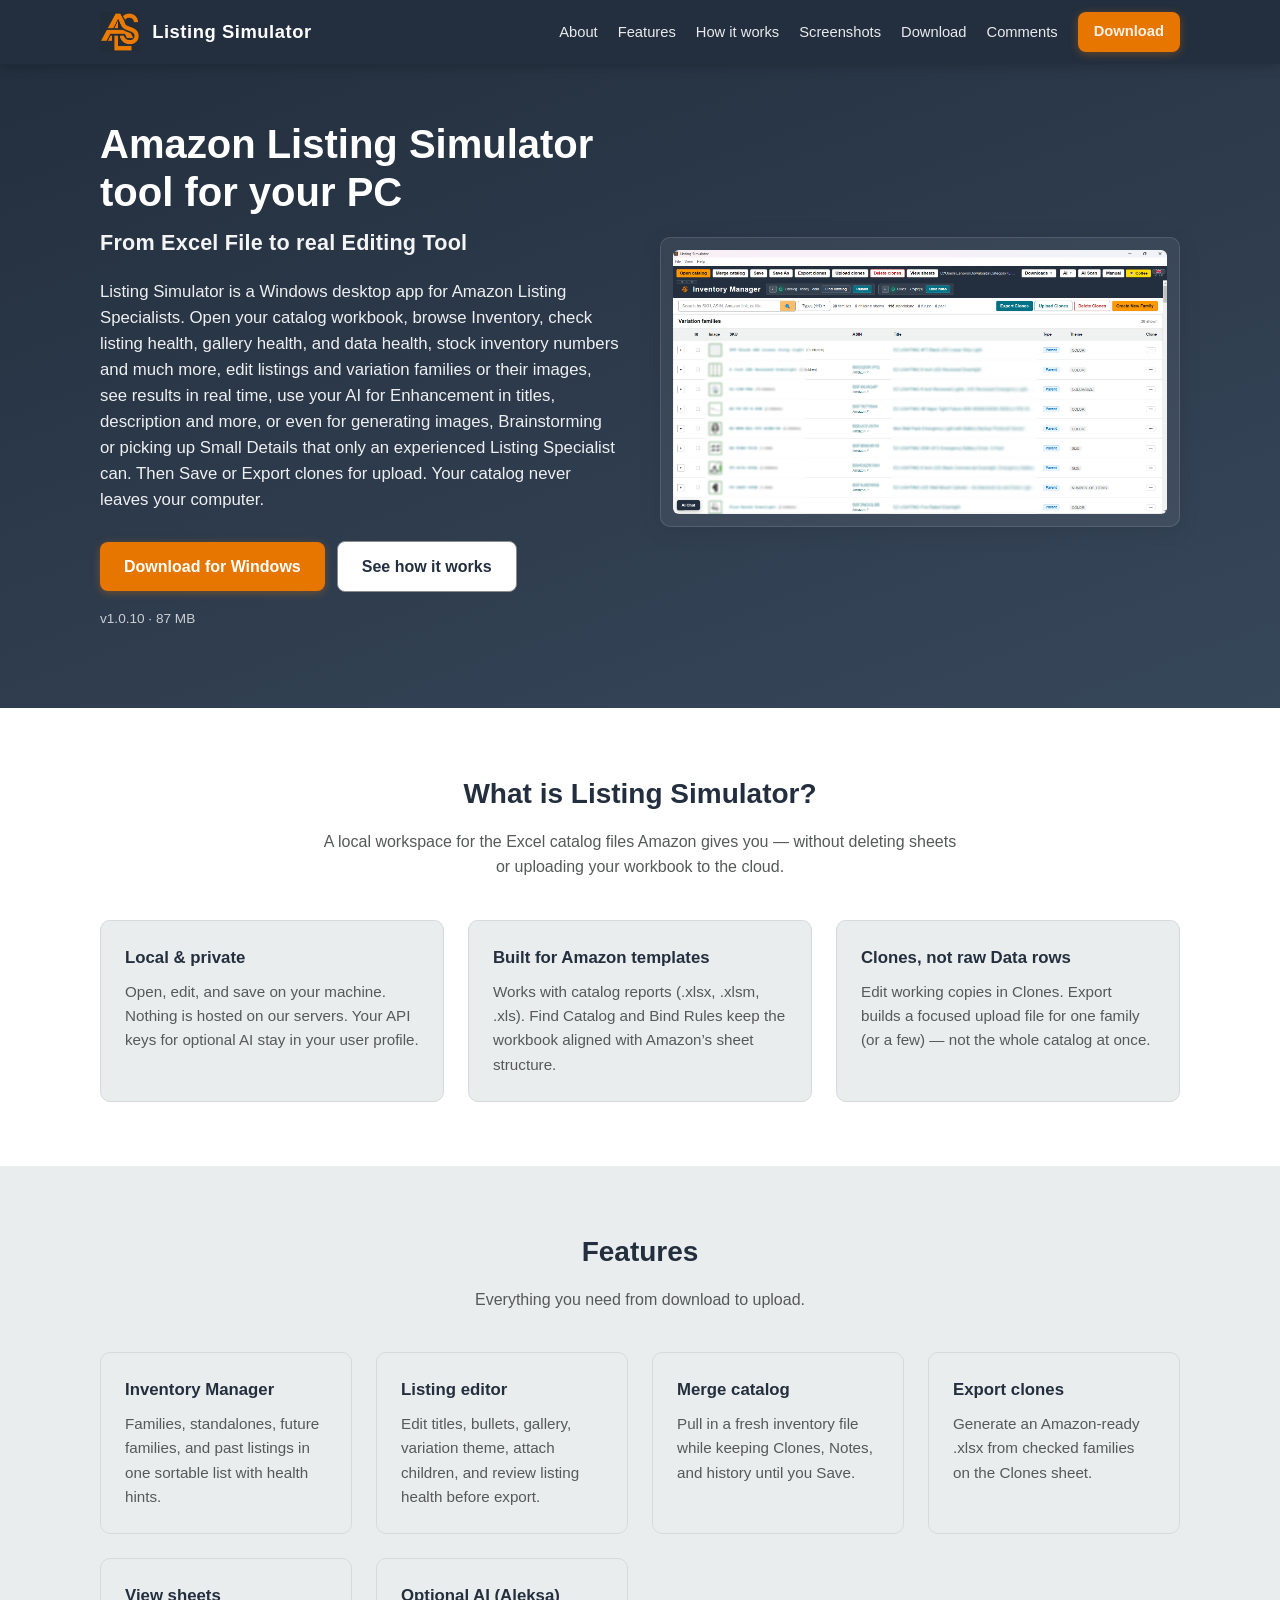
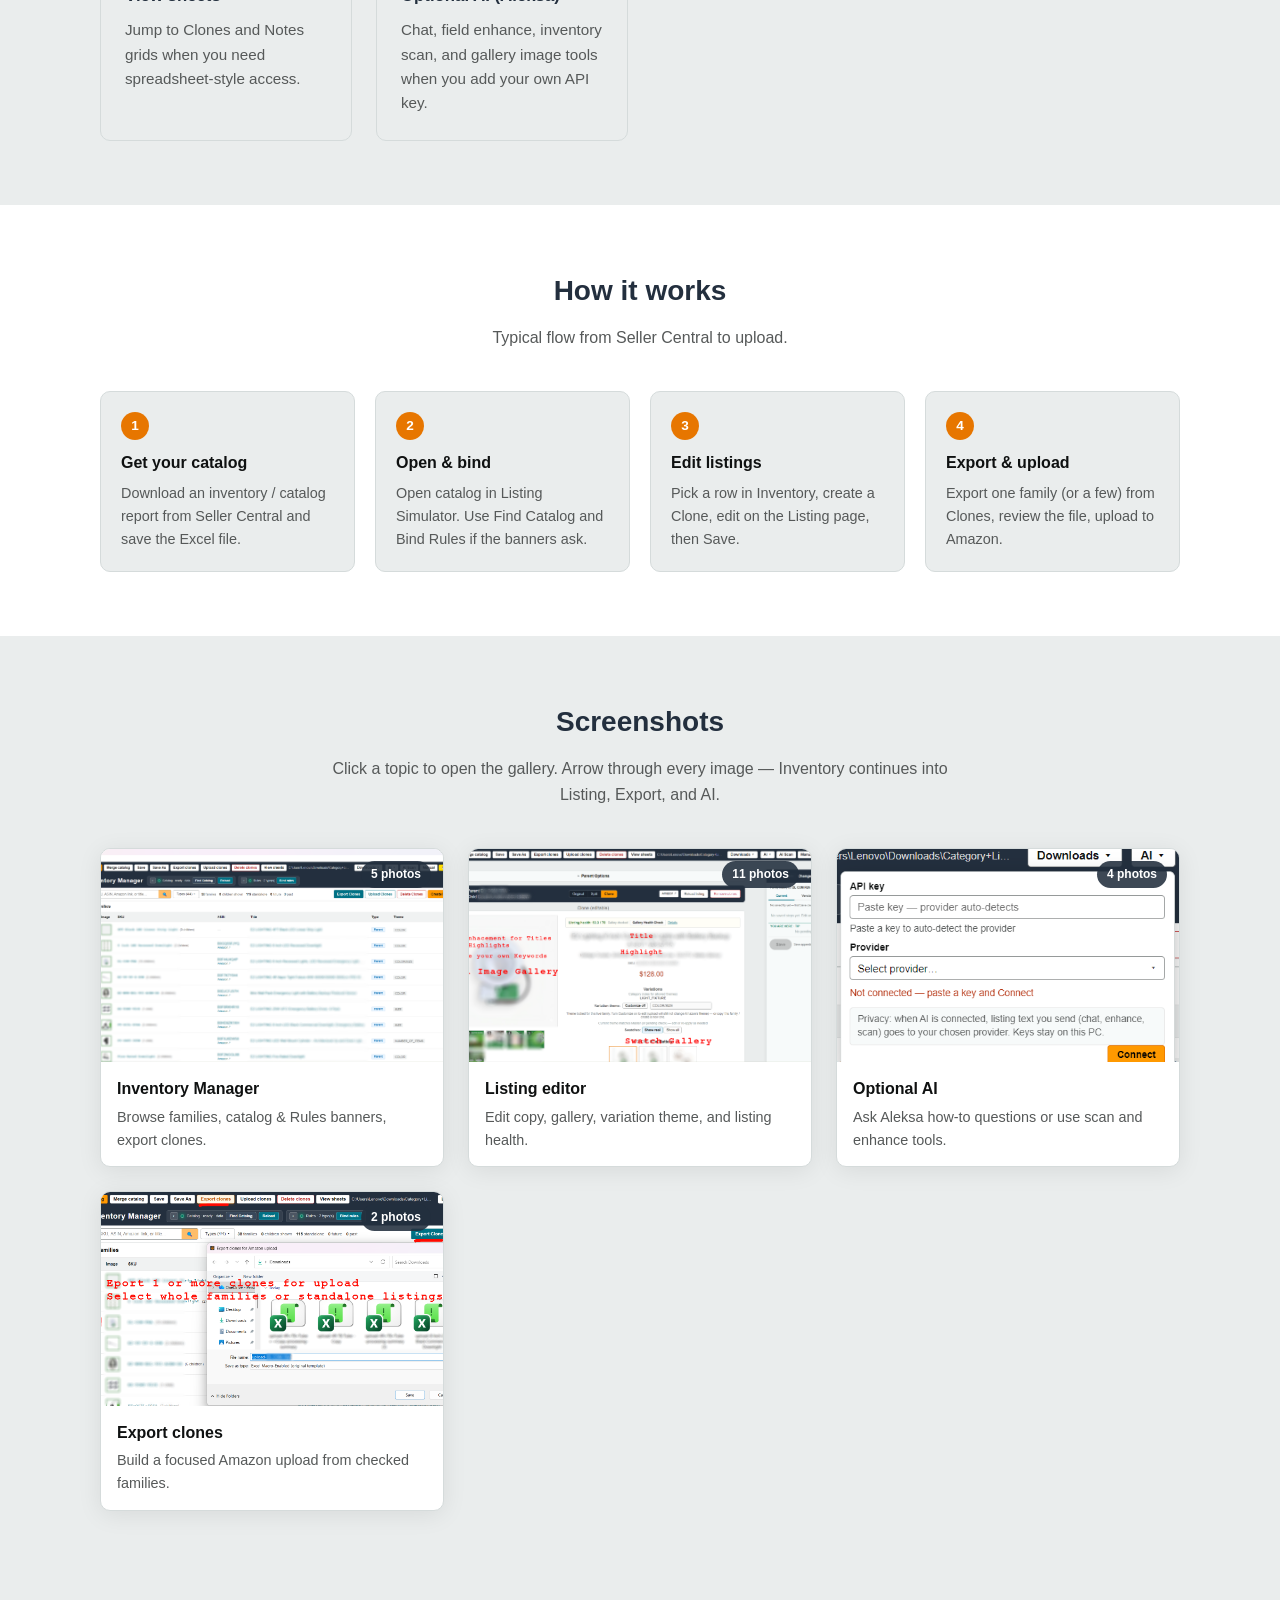
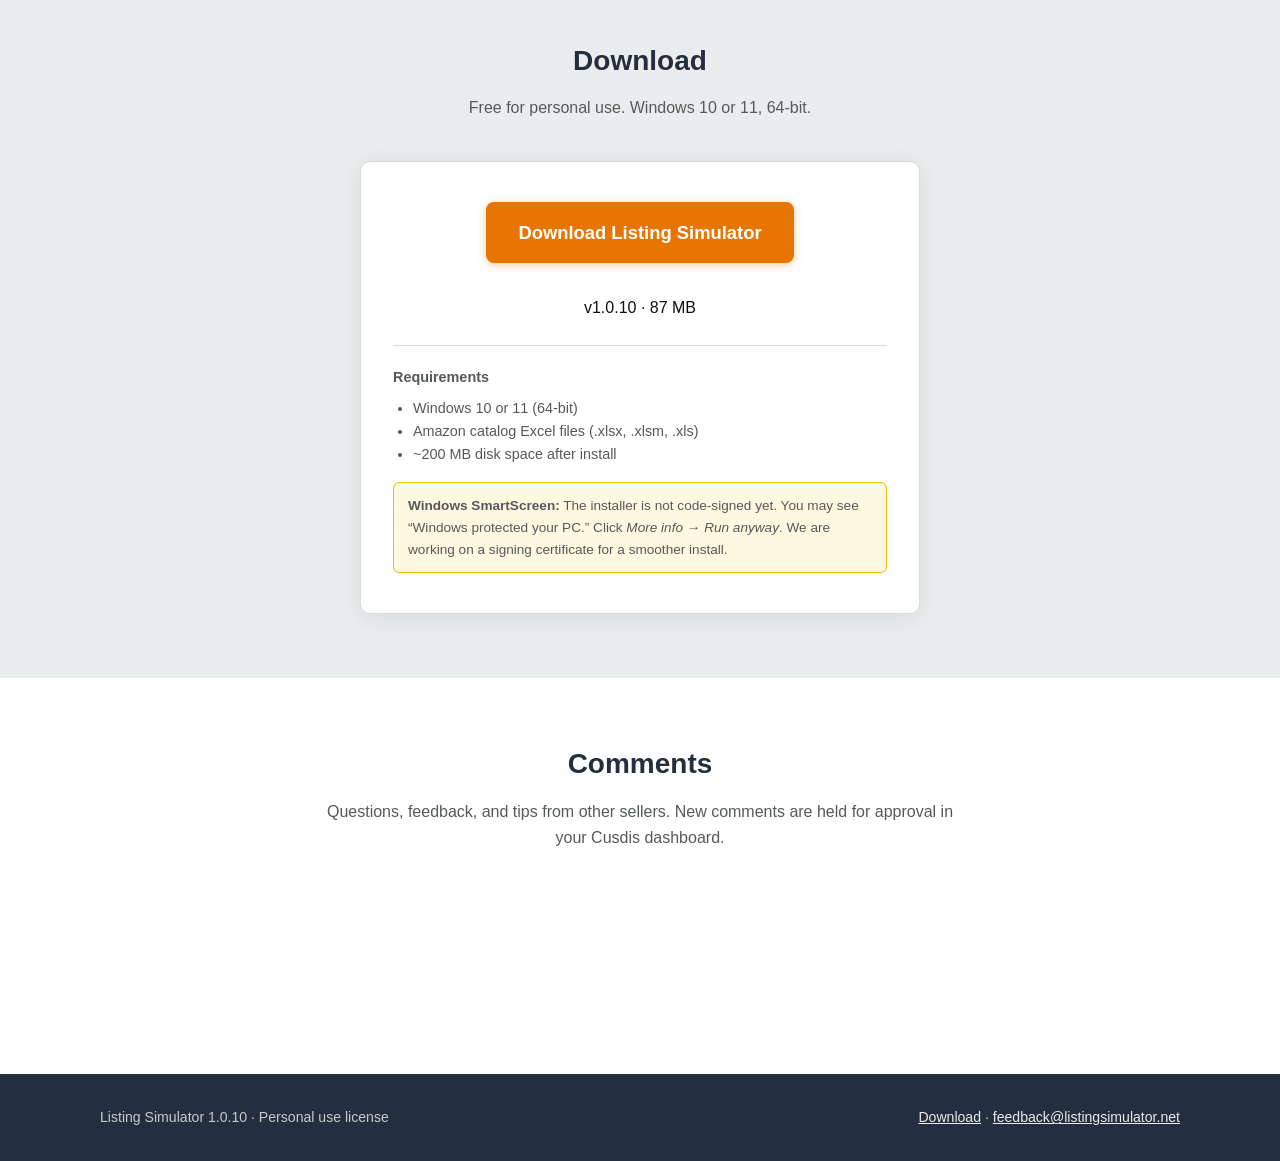
==== index.html @ a00da741 "Add custom 404 page and fix stale download links to v1.0.10. Redirect old installer URLs, block comm" ====
<!DOCTYPE html>
<html lang="en">
<head>
  <meta charset="utf-8">
  <meta name="viewport" content="width=device-width, initial-scale=1">
  <title>Amazon Listing Simulator tool for your PC</title>
  <meta name="description" content="Listing Simulator is a Windows desktop app for Amazon Listing Specialists. Open your catalog workbook, browse Inventory, check listing health, gallery health, and data health, stock inventory numbers and much more. Edit listings and variation families, use AI for enhancement, then Save or Export clones — your catalog never leaves your computer.">
  <meta name="keywords" content="Listing Simulator, Amazon catalog, Amazon listing tool, Excel catalog, Seller Central, export clones, variation family, listing health, FBA inventory">
  <link rel="canonical" href="https://listingsimulator.net/">
  <meta property="og:type" content="website">
  <meta property="og:url" content="https://listingsimulator.net/">
  <meta property="og:title" content="Amazon Listing Simulator tool for your PC">
  <meta property="og:description" content="From Excel File to real Editing Tool. Inventory, listing health, stock, AI enhance, and export clones — all on your PC.">
  <meta property="og:image" content="https://listingsimulator.net/assets/logo.png">
  <meta name="twitter:card" content="summary">
  <link rel="icon" href="assets/logo.png" type="image/png">
  <link rel="stylesheet" href="css/style.css">
  <script type="application/ld+json" id="softwareLd"></script>
</head>
<body>

<header class="site-header">
  <div class="container header-inner">
    <a class="brand" href="#top">
      <img src="assets/logo.png" alt="Listing Simulator logo" width="40" height="40">
      <span>Listing Simulator</span>
    </a>
    <button type="button" class="nav-toggle" id="navToggle" aria-label="Open menu">Menu</button>
    <nav class="site-nav" id="siteNav" aria-label="Main">
      <ul>
        <li><a href="#about">About</a></li>
        <li><a href="#features">Features</a></li>
        <li><a href="#how-it-works">How it works</a></li>
        <li><a href="#screenshots">Screenshots</a></li>
        <li><a href="#download">Download</a></li>
        <li><a href="#comments">Comments</a></li>
        <li><a class="btn btn-primary btn-sm" id="navDownload" href="/downloads/Listing-Simulator-Setup-1.0.10.exe">Download</a></li>
      </ul>
    </nav>
  </div>
</header>

<main id="top">

  <section class="hero">
    <div class="container hero-grid">
      <div class="hero-copy">
        <h1>Amazon Listing Simulator tool for your PC</h1>
        <p class="hero-tagline">From Excel File to real Editing Tool</p>
        <p class="hero-lead">
          Listing Simulator is a Windows desktop app for Amazon Listing Specialists. Open your catalog workbook,
          browse Inventory, check listing health, gallery health, and data health, stock inventory numbers and much more,
          edit listings and variation families or their images, see results in real time, use your AI for Enhancement in
          titles, description and more, or even for generating images, Brainstorming or picking up Small Details that only
          an experienced Listing Specialist can. Then Save or Export clones for upload. Your catalog never leaves your computer.
        </p>
        <div class="hero-actions">
          <a class="btn btn-primary" id="heroDownload" href="/downloads/Listing-Simulator-Setup-1.0.10.exe">Download for Windows</a>
          <a class="btn btn-secondary" href="#how-it-works">See how it works</a>
        </div>
        <p class="hero-meta" id="heroVersion">v1.0.10 · 87 MB</p>
      </div>
      <div class="hero-visual">
        <img src="assets/screenshots/inventory/01.png" alt="Listing Simulator Inventory Manager screen" width="640" height="400">
      </div>
    </div>
  </section>

  <section id="about">
    <div class="container">
      <div class="section-head">
        <h2>What is Listing Simulator?</h2>
        <p>A local workspace for the Excel catalog files Amazon gives you — without deleting sheets or uploading your workbook to the cloud.</p>
      </div>
      <div class="feature-grid">
        <div class="feature-card">
          <h3>Local &amp; private</h3>
          <p>Open, edit, and save on your machine. Nothing is hosted on our servers. Your API keys for optional AI stay in your user profile.</p>
        </div>
        <div class="feature-card">
          <h3>Built for Amazon templates</h3>
          <p>Works with catalog reports (.xlsx, .xlsm, .xls). Find Catalog and Bind Rules keep the workbook aligned with Amazon’s sheet structure.</p>
        </div>
        <div class="feature-card">
          <h3>Clones, not raw Data rows</h3>
          <p>Edit working copies in Clones. Export builds a focused upload file for one family (or a few) — not the whole catalog at once.</p>
        </div>
      </div>
    </div>
  </section>

  <section id="features">
    <div class="container">
      <div class="section-head">
        <h2>Features</h2>
        <p>Everything you need from download to upload.</p>
      </div>
      <div class="feature-grid">
        <div class="feature-card">
          <h3>Inventory Manager</h3>
          <p>Families, standalones, future families, and past listings in one sortable list with health hints.</p>
        </div>
        <div class="feature-card">
          <h3>Listing editor</h3>
          <p>Edit titles, bullets, gallery, variation theme, attach children, and review listing health before export.</p>
        </div>
        <div class="feature-card">
          <h3>Merge catalog</h3>
          <p>Pull in a fresh inventory file while keeping Clones, Notes, and history until you Save.</p>
        </div>
        <div class="feature-card">
          <h3>Export clones</h3>
          <p>Generate an Amazon-ready .xlsx from checked families on the Clones sheet.</p>
        </div>
        <div class="feature-card">
          <h3>View sheets</h3>
          <p>Jump to Clones and Notes grids when you need spreadsheet-style access.</p>
        </div>
        <div class="feature-card">
          <h3>Optional AI (Aleksa)</h3>
          <p>Chat, field enhance, inventory scan, and gallery image tools when you add your own API key.</p>
        </div>
      </div>
    </div>
  </section>

  <section id="how-it-works">
    <div class="container">
      <div class="section-head">
        <h2>How it works</h2>
        <p>Typical flow from Seller Central to upload.</p>
      </div>
      <div class="steps">
        <div class="step">
          <div class="step-num">1</div>
          <h3>Get your catalog</h3>
          <p>Download an inventory / catalog report from Seller Central and save the Excel file.</p>
        </div>
        <div class="step">
          <div class="step-num">2</div>
          <h3>Open &amp; bind</h3>
          <p>Open catalog in Listing Simulator. Use Find Catalog and Bind Rules if the banners ask.</p>
        </div>
        <div class="step">
          <div class="step-num">3</div>
          <h3>Edit listings</h3>
          <p>Pick a row in Inventory, create a Clone, edit on the Listing page, then Save.</p>
        </div>
        <div class="step">
          <div class="step-num">4</div>
          <h3>Export &amp; upload</h3>
          <p>Export one family (or a few) from Clones, review the file, upload to Amazon.</p>
        </div>
      </div>

    </div>
  </section>

  <section id="screenshots">
    <div class="container">
      <div class="section-head">
        <h2>Screenshots</h2>
        <p>Click a topic to open the gallery. Arrow through every image — Inventory continues into Listing, Export, and AI.</p>
      </div>
      <div class="gallery" id="galleryAlbums" aria-label="Screenshot albums"></div>
    </div>
  </section>

  <div class="lightbox" id="lightbox" hidden aria-hidden="true" role="dialog" aria-modal="true" aria-label="Screenshot gallery">
    <button type="button" class="lightbox-backdrop" id="lightboxBackdrop" aria-label="Close gallery"></button>
    <div class="lightbox-panel">
      <button type="button" class="lightbox-close" id="lightboxClose" aria-label="Close">&times;</button>
      <button type="button" class="lightbox-nav lightbox-prev" id="lightboxPrev" aria-label="Previous image">&#10094;</button>
      <figure class="lightbox-figure">
        <img id="lightboxImg" src="" alt="">
        <figcaption>
          <span class="lightbox-album" id="lightboxAlbum"></span>
          <span class="lightbox-caption" id="lightboxCaption"></span>
          <span class="lightbox-count" id="lightboxCount"></span>
        </figcaption>
      </figure>
      <button type="button" class="lightbox-nav lightbox-next" id="lightboxNext" aria-label="Next image">&#10095;</button>
    </div>
  </div>

  <section id="download">
    <div class="container">
      <div class="section-head">
        <h2>Download</h2>
        <p>Free for personal use. Windows 10 or 11, 64-bit.</p>
      </div>
      <div class="download-box">
        <a class="btn btn-primary" id="downloadBtn" href="/downloads/Listing-Simulator-Setup-1.0.10.exe">Download Listing Simulator</a>
        <p id="downloadVersion">v1.0.10 · 87 MB</p>
        <div class="download-reqs">
          <strong>Requirements</strong>
          <ul>
            <li>Windows 10 or 11 (64-bit)</li>
            <li>Amazon catalog Excel files (.xlsx, .xlsm, .xls)</li>
            <li>~200 MB disk space after install</li>
          </ul>
        </div>
        <div class="note-smartscreen">
          <strong>Windows SmartScreen:</strong> The installer is not code-signed yet. You may see “Windows protected your PC.”
          Click <em>More info</em> → <em>Run anyway</em>. We are working on a signing certificate for a smoother install.
        </div>
      </div>
    </div>
  </section>

  <section id="comments" hidden>
    <div class="container">
      <div class="section-head">
        <h2>Comments</h2>
        <p>Questions, feedback, and tips from other sellers. New comments are held for approval in your Cusdis dashboard.</p>
      </div>
      <div class="comments-wrap" id="commentsWrap"></div>
    </div>
  </section>

</main>

<footer class="site-footer">
  <div class="container footer-inner">
    <div>
      <span id="footerVersion">Listing Simulator 1.0.10</span>
      · Personal use license
    </div>
    <div>
      <a id="footerDownload" href="/downloads/Listing-Simulator-Setup-1.0.10.exe">Download</a>
      · <a id="feedbackMail" href="mailto:feedback@listingsimulator.net">feedback@listingsimulator.net</a>
    </div>
  </div>
</footer>

<script src="js/site-config.js"></script>
<script src="js/main.js"></script>
</body>
</html>
---- css/style.css ----
*, *::before, *::after { box-sizing: border-box; }

:root {
  --navy: #232f3e;
  --orange: #e77600;
  --orange-dark: #c75100;
  --teal: #007185;
  --bg: #eaeded;
  --text: #0f1111;
  --muted: #565959;
  --white: #fff;
  --radius: 10px;
  --shadow: 0 4px 24px rgba(15, 17, 17, 0.08);
  --max: 1080px;
}

html { scroll-behavior: smooth; }

body {
  margin: 0;
  font-family: Arial, "Segoe UI", "Amazon Ember", sans-serif;
  font-size: 16px;
  line-height: 1.6;
  color: var(--text);
  background: var(--bg);
}

img { max-width: 100%; height: auto; display: block; }

a { color: var(--teal); }
a:hover { color: var(--orange); }

.container {
  width: min(var(--max), calc(100% - 40px));
  margin: 0 auto;
}

/* Header */
.site-header {
  background: var(--navy);
  color: var(--white);
  position: sticky;
  top: 0;
  z-index: 100;
  box-shadow: 0 2px 12px rgba(0, 0, 0, 0.2);
}

.header-inner {
  display: flex;
  align-items: center;
  justify-content: space-between;
  gap: 16px;
  padding: 12px 0;
}

.brand {
  display: flex;
  align-items: center;
  gap: 12px;
  text-decoration: none;
  color: var(--white);
}

.brand img {
  height: 40px;
  width: auto;
}

.brand span {
  font-size: 1.15rem;
  font-weight: 700;
  letter-spacing: 0.03em;
}

.nav-toggle {
  display: none;
  background: transparent;
  border: 1px solid rgba(255, 255, 255, 0.35);
  color: var(--white);
  padding: 6px 12px;
  border-radius: 6px;
  cursor: pointer;
  font-size: 1rem;
}

.site-nav ul {
  list-style: none;
  margin: 0;
  padding: 0;
  display: flex;
  gap: 8px 20px;
  flex-wrap: wrap;
  align-items: center;
}

.site-nav a {
  color: rgba(255, 255, 255, 0.9);
  text-decoration: none;
  font-size: 0.92rem;
}

.site-nav a:hover { color: var(--white); text-decoration: underline; }

.btn {
  display: inline-flex;
  align-items: center;
  justify-content: center;
  gap: 8px;
  padding: 12px 24px;
  border-radius: 8px;
  font-weight: 700;
  font-size: 1rem;
  text-decoration: none;
  border: none;
  cursor: pointer;
  transition: background 0.15s, transform 0.1s;
}

.btn:active { transform: translateY(1px); }

.btn-primary {
  background: var(--orange);
  color: var(--white);
  box-shadow: 0 2px 8px rgba(231, 118, 0, 0.35);
}

.btn-primary:hover {
  background: var(--orange-dark);
  color: var(--white);
}

.btn-secondary {
  background: var(--white);
  color: var(--navy);
  border: 1px solid #888c8c;
}

.btn-secondary:hover { background: #f7fafa; color: var(--navy); }

.btn-sm { padding: 8px 16px; font-size: 0.9rem; }

/* Hero */
.hero {
  background: linear-gradient(160deg, var(--navy) 0%, #37475a 100%);
  color: var(--white);
  padding: 56px 0 64px;
}

.hero-grid {
  display: grid;
  grid-template-columns: 1fr 1fr;
  gap: 40px;
  align-items: center;
}

.hero h1 {
  margin: 0 0 10px;
  font-size: clamp(1.75rem, 4vw, 2.5rem);
  line-height: 1.2;
}

.hero-tagline {
  margin: 0 0 18px;
  font-size: clamp(1.05rem, 2.2vw, 1.35rem);
  font-weight: 600;
  opacity: 0.95;
  letter-spacing: 0.01em;
}

.hero-lead {
  font-size: 1.05rem;
  opacity: 0.92;
  margin: 0 0 28px;
  max-width: 42em;
  line-height: 1.55;
}

.hero-actions {
  display: flex;
  flex-wrap: wrap;
  gap: 12px;
  align-items: center;
  margin-bottom: 16px;
}

.hero-meta {
  font-size: 0.85rem;
  opacity: 0.75;
}

.hero-visual {
  background: rgba(255, 255, 255, 0.06);
  border: 1px solid rgba(255, 255, 255, 0.12);
  border-radius: var(--radius);
  padding: 12px;
  box-shadow: var(--shadow);
}

.hero-visual img {
  border-radius: 6px;
  width: 100%;
}

/* Sections */
section {
  padding: 64px 0;
}

section:nth-of-type(even) {
  background: var(--white);
}

.section-head {
  text-align: center;
  max-width: 640px;
  margin: 0 auto 40px;
}

.section-head h2 {
  margin: 0 0 12px;
  font-size: 1.75rem;
  color: var(--navy);
}

.section-head p {
  margin: 0;
  color: var(--muted);
}

/* Features */
.feature-grid {
  display: grid;
  grid-template-columns: repeat(auto-fit, minmax(240px, 1fr));
  gap: 24px;
}

.feature-card {
  background: var(--bg);
  border-radius: var(--radius);
  padding: 24px;
  border: 1px solid #d5dbdb;
}

section:nth-of-type(even) .feature-card {
  background: var(--bg);
}

.feature-card h3 {
  margin: 0 0 8px;
  font-size: 1.05rem;
  color: var(--navy);
}

.feature-card p {
  margin: 0;
  font-size: 0.95rem;
  color: var(--muted);
}

/* Steps */
.steps {
  display: grid;
  grid-template-columns: repeat(auto-fit, minmax(200px, 1fr));
  gap: 20px;
  counter-reset: step;
}

.step {
  background: var(--white);
  border: 1px solid #d5dbdb;
  border-radius: var(--radius);
  padding: 20px;
  position: relative;
}

section:nth-of-type(even) .step {
  background: var(--bg);
}

.step-num {
  display: inline-flex;
  align-items: center;
  justify-content: center;
  width: 28px;
  height: 28px;
  background: var(--orange);
  color: var(--white);
  border-radius: 50%;
  font-weight: 700;
  font-size: 0.85rem;
  margin-bottom: 10px;
}

.step h3 {
  margin: 0 0 6px;
  font-size: 1rem;
}

.step p {
  margin: 0;
  font-size: 0.9rem;
  color: var(--muted);
}

/* Gallery albums (cover cards) */
.gallery {
  display: grid;
  grid-template-columns: repeat(auto-fit, minmax(280px, 1fr));
  gap: 24px;
}

.gallery-item {
  border-radius: var(--radius);
  overflow: hidden;
  background: var(--white);
  border: 1px solid #d5dbdb;
  box-shadow: var(--shadow);
  text-align: left;
  padding: 0;
  font: inherit;
  color: inherit;
  cursor: pointer;
  display: block;
  width: 100%;
  position: relative;
  transition: transform 0.15s, box-shadow 0.15s;
}

button.gallery-item:hover {
  transform: translateY(-2px);
  box-shadow: 0 8px 28px rgba(15, 17, 17, 0.14);
  border-color: var(--orange);
}

.gallery-item img {
  width: 100%;
  aspect-ratio: 16 / 10;
  object-fit: cover;
  background: var(--bg);
}

.gallery-badge {
  position: absolute;
  top: 12px;
  right: 12px;
  background: rgba(35, 47, 62, 0.88);
  color: #fff;
  font-size: 0.75rem;
  font-weight: 700;
  padding: 4px 10px;
  border-radius: 999px;
}

.gallery-item figcaption,
.gallery-caption {
  display: block;
  padding: 14px 16px;
  font-size: 0.9rem;
  color: var(--muted);
}

.gallery-item strong {
  display: block;
  color: var(--text);
  margin-bottom: 4px;
  font-size: 1rem;
}

/* Lightbox — one continuous gallery */
body.lightbox-open {
  overflow: hidden;
}

.lightbox {
  position: fixed;
  inset: 0;
  z-index: 1000;
  display: flex;
  align-items: center;
  justify-content: center;
  padding: 24px;
}

.lightbox[hidden] {
  display: none;
}

.lightbox-backdrop {
  position: absolute;
  inset: 0;
  border: 0;
  background: rgba(15, 17, 17, 0.82);
  cursor: pointer;
  padding: 0;
}

.lightbox-panel {
  position: relative;
  z-index: 1;
  width: min(960px, 100%);
  display: grid;
  grid-template-columns: auto 1fr auto;
  align-items: center;
  gap: 8px;
}

.lightbox-figure {
  margin: 0;
  background: #0f1111;
  border-radius: var(--radius);
  overflow: hidden;
  box-shadow: 0 12px 48px rgba(0, 0, 0, 0.45);
}

.lightbox-figure img {
  width: 100%;
  max-height: min(70vh, 640px);
  object-fit: contain;
  background: #1a1a1a;
  display: block;
}

.lightbox-figure figcaption {
  padding: 14px 18px;
  background: var(--navy);
  color: rgba(255, 255, 255, 0.9);
  display: flex;
  flex-wrap: wrap;
  gap: 6px 16px;
  align-items: baseline;
  font-size: 0.9rem;
}

.lightbox-album {
  font-weight: 700;
  color: #fff;
}

.lightbox-caption {
  flex: 1;
  opacity: 0.9;
}

.lightbox-count {
  font-size: 0.8rem;
  opacity: 0.65;
  margin-left: auto;
}

.lightbox-close {
  position: absolute;
  top: -8px;
  right: 40px;
  z-index: 2;
  width: 40px;
  height: 40px;
  border: 0;
  border-radius: 50%;
  background: rgba(255, 255, 255, 0.15);
  color: #fff;
  font-size: 1.5rem;
  line-height: 1;
  cursor: pointer;
}

.lightbox-close:hover {
  background: rgba(255, 255, 255, 0.28);
}

.lightbox-nav {
  width: 44px;
  height: 44px;
  border: 0;
  border-radius: 50%;
  background: rgba(255, 255, 255, 0.12);
  color: #fff;
  font-size: 1.25rem;
  cursor: pointer;
  flex-shrink: 0;
}

.lightbox-nav:hover {
  background: var(--orange);
}

@media (max-width: 700px) {
  .lightbox-panel {
    grid-template-columns: 1fr;
    grid-template-rows: auto auto auto;
  }

  .lightbox-nav {
    justify-self: center;
  }

  .lightbox-prev { order: 2; }
  .lightbox-figure { order: 1; }
  .lightbox-next { order: 3; }

  .lightbox-close {
    right: 8px;
    top: 8px;
  }
}

/* Video */
.video-wrap {
  max-width: 800px;
  margin: 0 auto;
  border-radius: var(--radius);
  overflow: hidden;
  box-shadow: var(--shadow);
  background: var(--navy);
  aspect-ratio: 16 / 9;
}

.video-wrap iframe {
  width: 100%;
  height: 100%;
  border: 0;
  display: block;
}

.video-placeholder {
  display: flex;
  align-items: center;
  justify-content: center;
  height: 100%;
  min-height: 280px;
  color: rgba(255, 255, 255, 0.7);
  text-align: center;
  padding: 24px;
  font-size: 0.95rem;
}

/* Download box */
.download-box {
  max-width: 560px;
  margin: 0 auto;
  text-align: center;
  background: var(--white);
  border: 1px solid #d5dbdb;
  border-radius: var(--radius);
  padding: 40px 32px;
  box-shadow: var(--shadow);
}

section#download { background: var(--bg); }

.download-box .btn-primary {
  font-size: 1.15rem;
  padding: 16px 32px;
  margin-bottom: 16px;
}

.download-reqs {
  text-align: left;
  margin-top: 24px;
  padding-top: 20px;
  border-top: 1px solid #d5dbdb;
  font-size: 0.9rem;
  color: var(--muted);
}

.download-reqs ul {
  margin: 8px 0 0;
  padding-left: 20px;
}

.note-smartscreen {
  margin-top: 16px;
  padding: 12px 14px;
  background: #fff8e1;
  border: 1px solid #e6c200;
  border-radius: 6px;
  font-size: 0.85rem;
  color: #565959;
  text-align: left;
}

/* Comments */
#comments { background: var(--white); }

.comments-wrap {
  max-width: 720px;
  margin: 0 auto;
  min-height: 120px;
}

.comments-placeholder {
  text-align: center;
  color: var(--muted);
  padding: 32px;
  background: var(--bg);
  border-radius: var(--radius);
  border: 1px dashed #888c8c;
}

/* Footer */
.site-footer {
  background: var(--navy);
  color: rgba(255, 255, 255, 0.75);
  padding: 32px 0;
  font-size: 0.88rem;
}

.footer-inner {
  display: flex;
  flex-wrap: wrap;
  justify-content: space-between;
  gap: 16px;
  align-items: center;
}

.site-footer a { color: rgba(255, 255, 255, 0.9); }

/* Mobile nav */
@media (max-width: 768px) {
  .nav-toggle { display: block; }

  .site-nav {
    display: none;
    position: absolute;
    top: 100%;
    left: 0;
    right: 0;
    background: var(--navy);
    padding: 16px 20px;
    border-top: 1px solid rgba(255, 255, 255, 0.1);
  }

  .site-nav.open { display: block; }

  .site-nav ul {
    flex-direction: column;
    align-items: flex-start;
  }

  .hero-grid {
    grid-template-columns: 1fr;
  }

  .hero-visual { order: -1; }
}

/* 404 */
.error-page {
  min-height: calc(100vh - 160px);
  display: flex;
  align-items: center;
  padding: 48px 0 64px;
}

.error-page-inner {
  text-align: center;
  max-width: 520px;
}

.error-code {
  font-size: 4rem;
  font-weight: 700;
  color: var(--orange);
  margin: 0 0 8px;
  line-height: 1;
}

.error-page h1 {
  margin: 0 0 12px;
  font-size: 1.75rem;
}

.error-lead {
  color: var(--muted);
  margin: 0 0 24px;
}

.error-actions {
  display: flex;
  flex-wrap: wrap;
  gap: 12px;
  justify-content: center;
  margin-bottom: 16px;
}

.error-hint {
  font-size: 0.9rem;
  color: var(--muted);
  margin: 0;
}
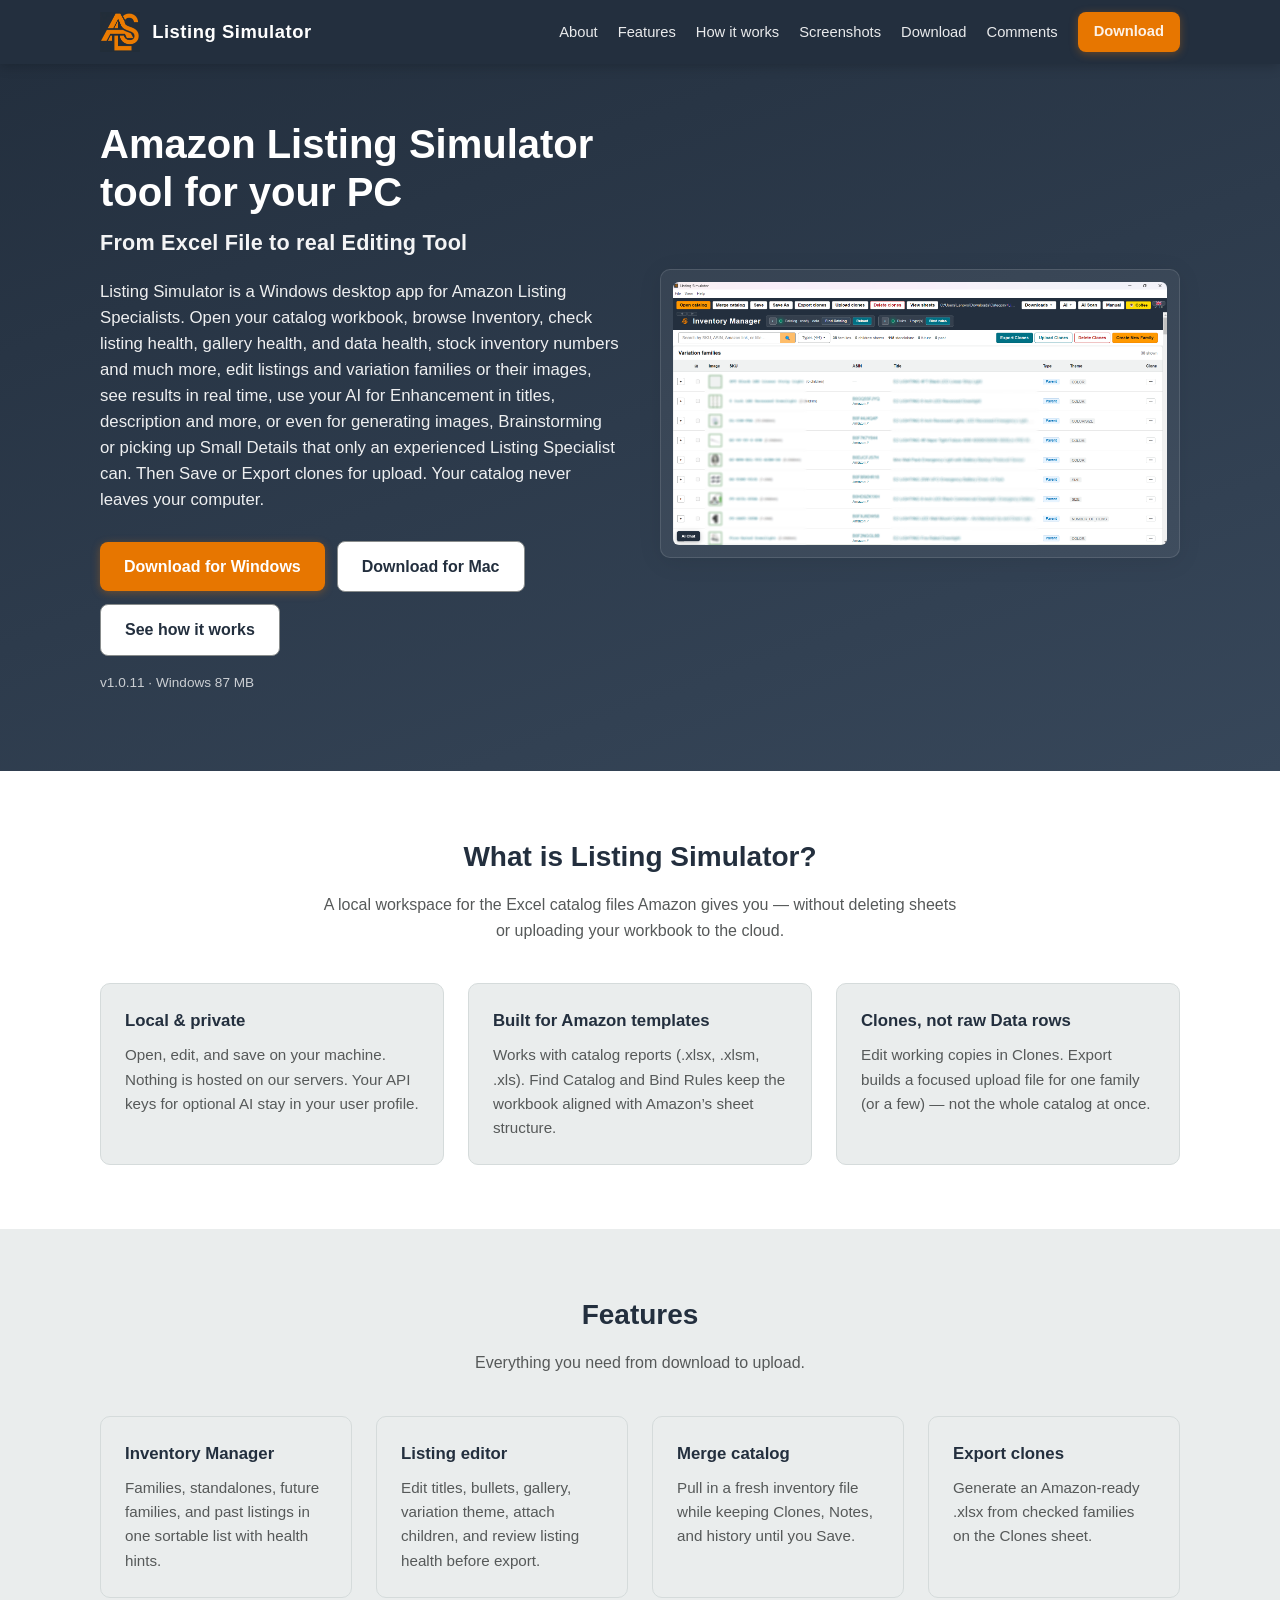
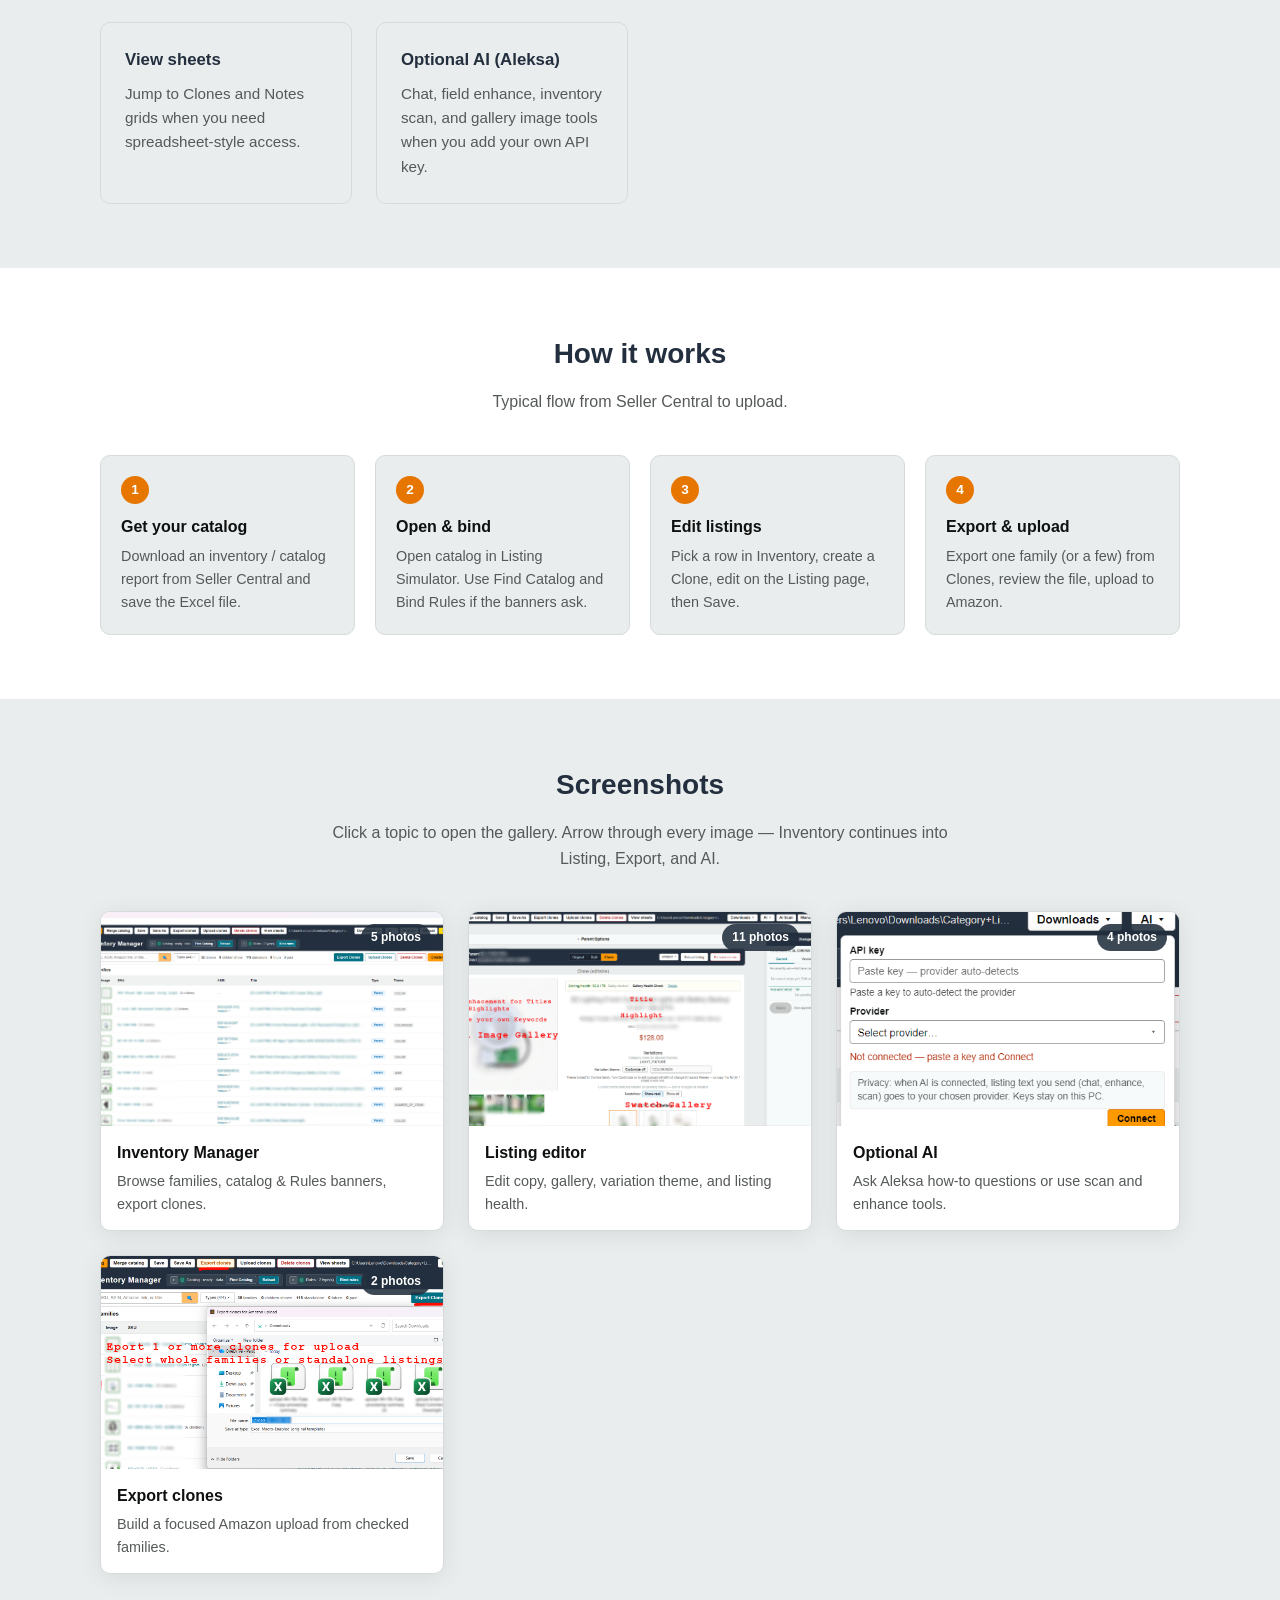
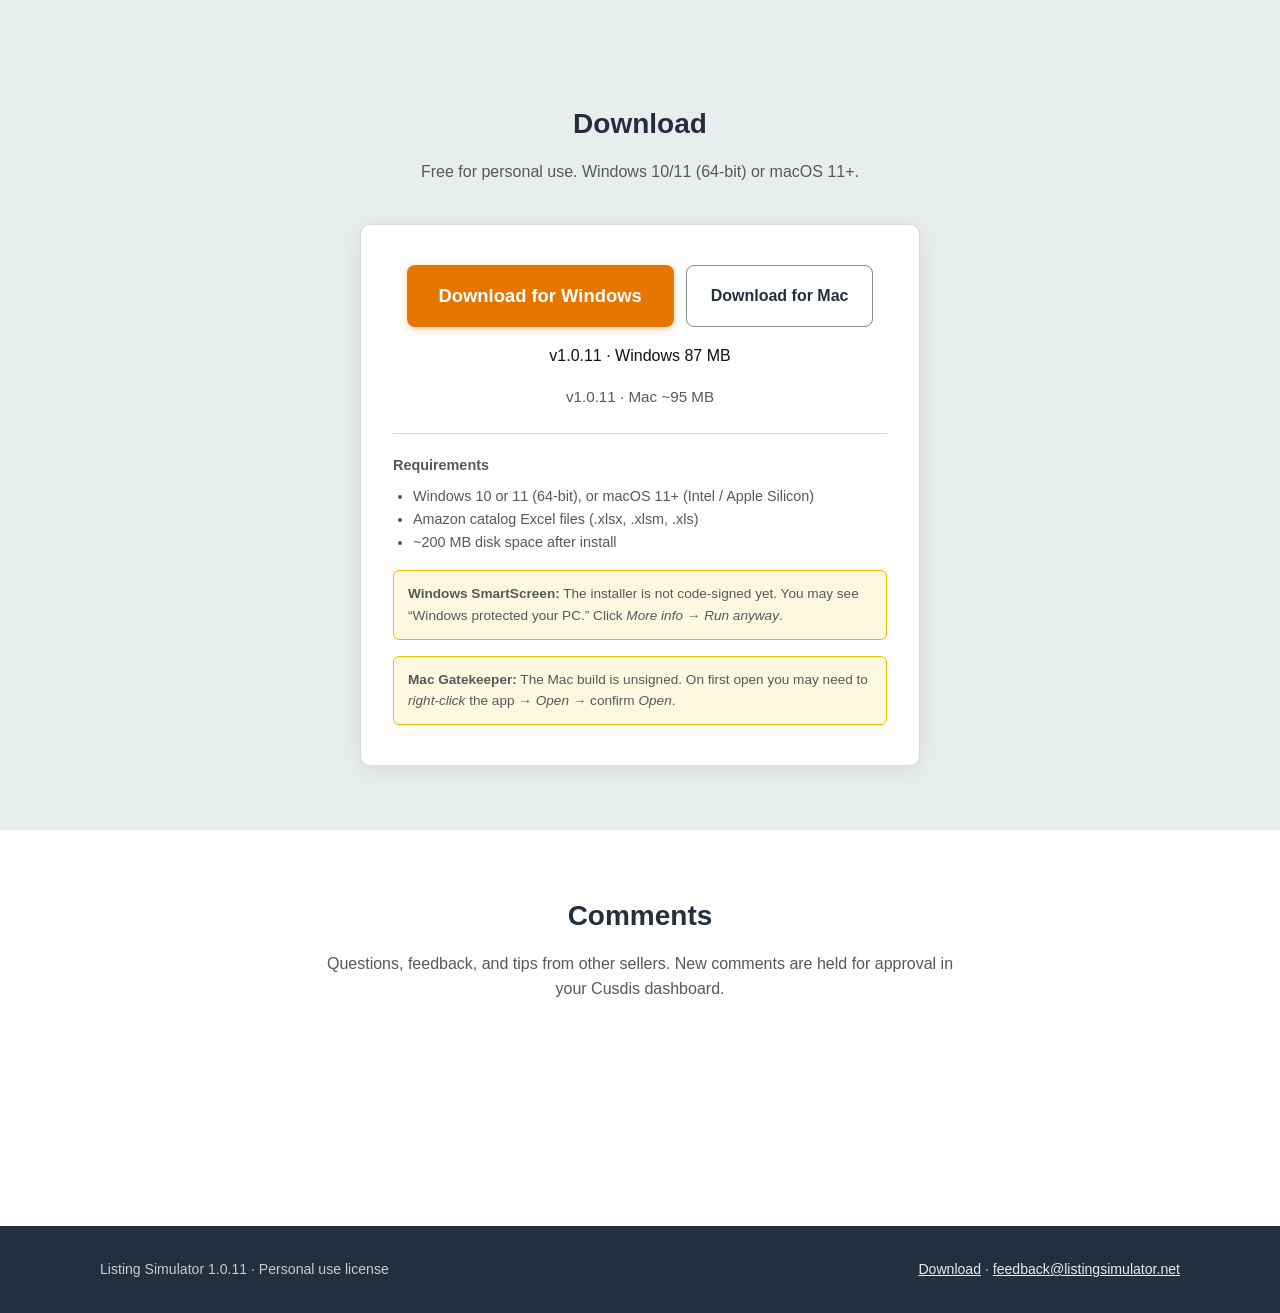
==== commit a2ab06e7: "Add Mac DMG download buttons next to Windows installer. Co-authored-by: Cursor <cursoragent@cursor.c" ====
--- a/index.html
+++ b/index.html
@@ -55,10 +55,11 @@
           an experienced Listing Specialist can. Then Save or Export clones for upload. Your catalog never leaves your computer.
         </p>
         <div class="hero-actions">
-          <a class="btn btn-primary" id="heroDownload" href="/downloads/Listing-Simulator-Setup-1.0.10.exe">Download for Windows</a>
+          <a class="btn btn-primary" id="heroDownload" href="/downloads/Listing-Simulator-Setup-1.0.11.exe">Download for Windows</a>
+          <a class="btn btn-secondary" id="heroDownloadMac" href="/downloads/Listing-Simulator-1.0.11-mac.dmg">Download for Mac</a>
           <a class="btn btn-secondary" href="#how-it-works">See how it works</a>
         </div>
-        <p class="hero-meta" id="heroVersion">v1.0.10 · 87 MB</p>
+        <p class="hero-meta" id="heroVersion">v1.0.11 · Windows 87 MB</p>
       </div>
       <div class="hero-visual">
         <img src="assets/screenshots/inventory/01.png" alt="Listing Simulator Inventory Manager screen" width="640" height="400">
@@ -187,22 +188,30 @@
     <div class="container">
       <div class="section-head">
         <h2>Download</h2>
-        <p>Free for personal use. Windows 10 or 11, 64-bit.</p>
+        <p>Free for personal use. Windows 10/11 (64-bit) or macOS 11+.</p>
       </div>
       <div class="download-box">
-        <a class="btn btn-primary" id="downloadBtn" href="/downloads/Listing-Simulator-Setup-1.0.10.exe">Download Listing Simulator</a>
-        <p id="downloadVersion">v1.0.10 · 87 MB</p>
+        <div class="download-actions">
+          <a class="btn btn-primary" id="downloadBtn" href="/downloads/Listing-Simulator-Setup-1.0.11.exe">Download for Windows</a>
+          <a class="btn btn-secondary" id="downloadBtnMac" href="/downloads/Listing-Simulator-1.0.11-mac.dmg">Download for Mac</a>
+        </div>
+        <p id="downloadVersion">v1.0.11 · Windows 87 MB</p>
+        <p id="downloadVersionMac">v1.0.11 · Mac ~95 MB</p>
         <div class="download-reqs">
           <strong>Requirements</strong>
           <ul>
-            <li>Windows 10 or 11 (64-bit)</li>
+            <li>Windows 10 or 11 (64-bit), or macOS 11+ (Intel / Apple Silicon)</li>
             <li>Amazon catalog Excel files (.xlsx, .xlsm, .xls)</li>
             <li>~200 MB disk space after install</li>
           </ul>
         </div>
         <div class="note-smartscreen">
           <strong>Windows SmartScreen:</strong> The installer is not code-signed yet. You may see “Windows protected your PC.”
-          Click <em>More info</em> → <em>Run anyway</em>. We are working on a signing certificate for a smoother install.
+          Click <em>More info</em> → <em>Run anyway</em>.
+        </div>
+        <div class="note-smartscreen">
+          <strong>Mac Gatekeeper:</strong> The Mac build is unsigned. On first open you may need to
+          <em>right-click</em> the app → <em>Open</em> → confirm <em>Open</em>.
         </div>
       </div>
     </div>
--- a/css/style.css
+++ b/css/style.css
@@ -550,7 +550,24 @@
 .download-box .btn-primary {
   font-size: 1.15rem;
   padding: 16px 32px;
+}
+
+.download-actions {
+  display: flex;
+  flex-wrap: wrap;
+  gap: 12px;
+  justify-content: center;
   margin-bottom: 16px;
+}
+
+.download-actions .btn {
+  margin-bottom: 0;
+}
+
+#downloadVersionMac {
+  margin-top: 4px;
+  color: var(--muted, #565959);
+  font-size: 0.95rem;
 }
 
 .download-reqs {
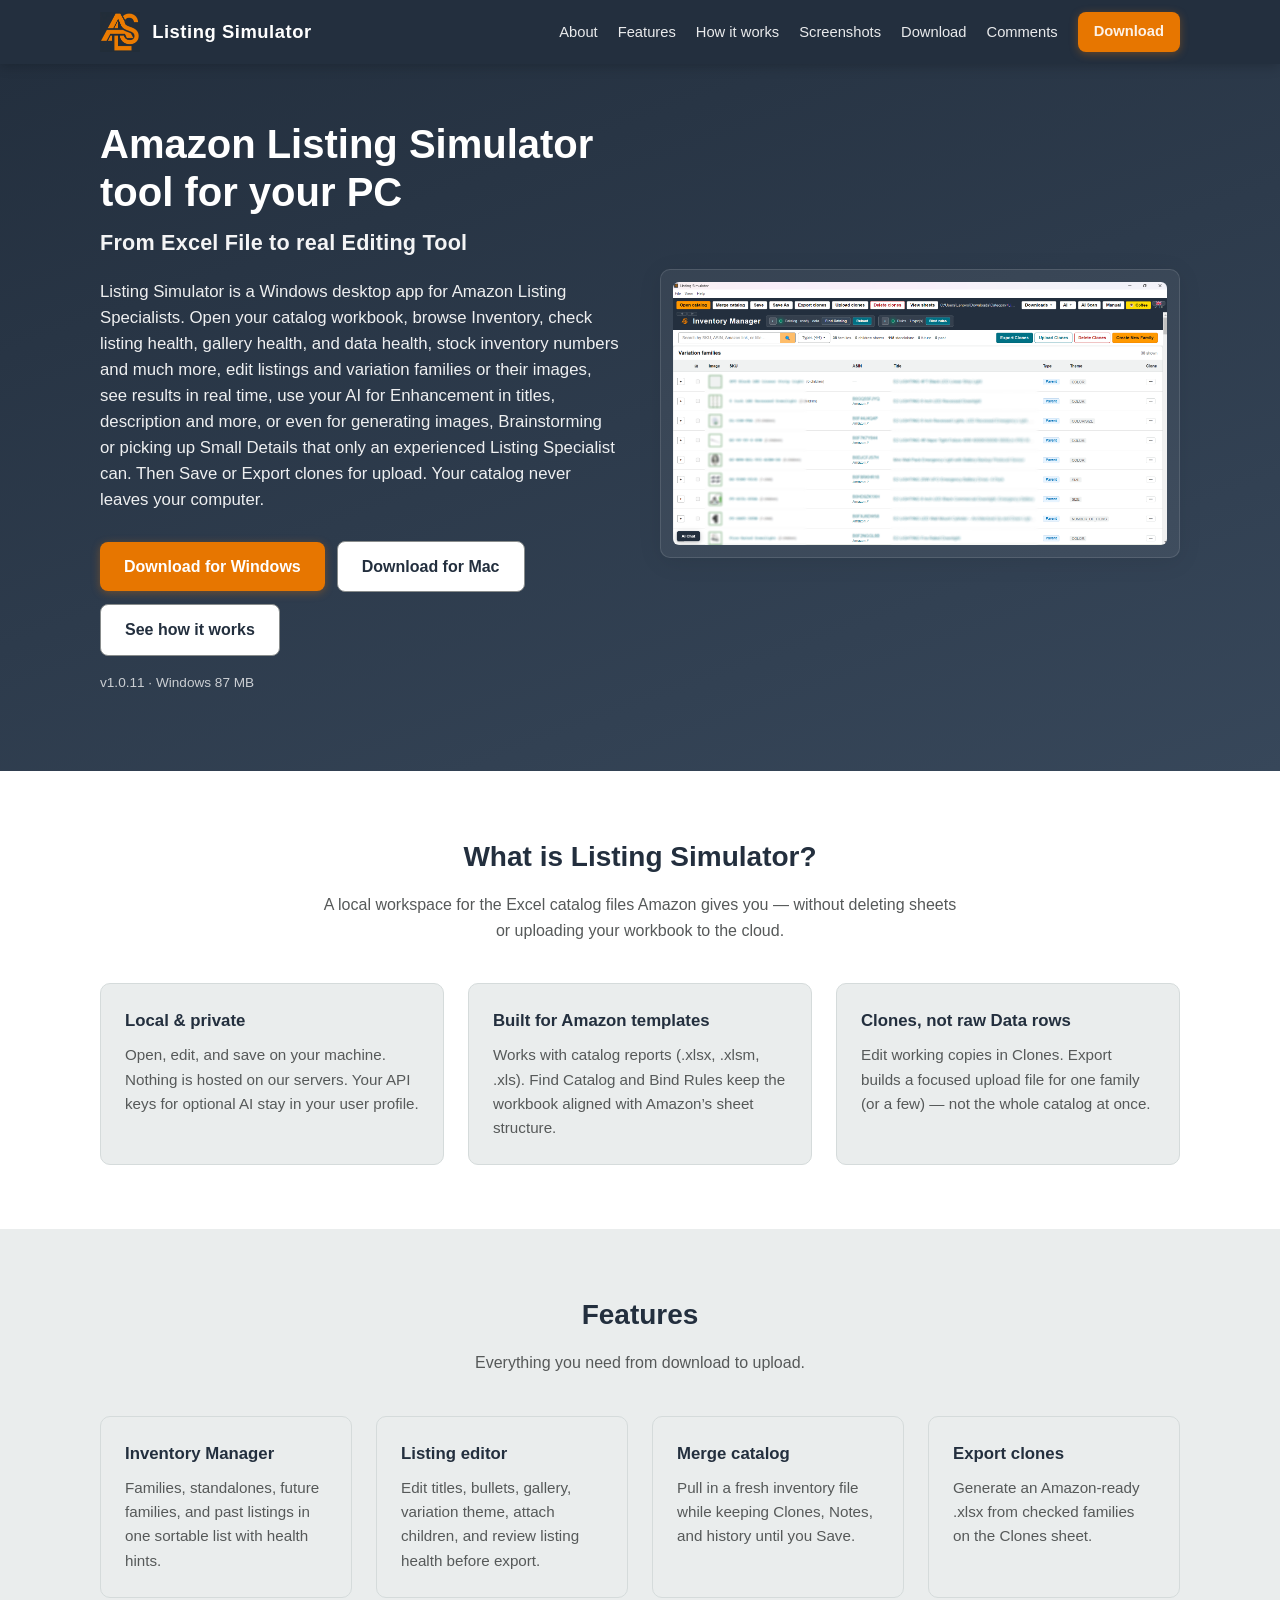
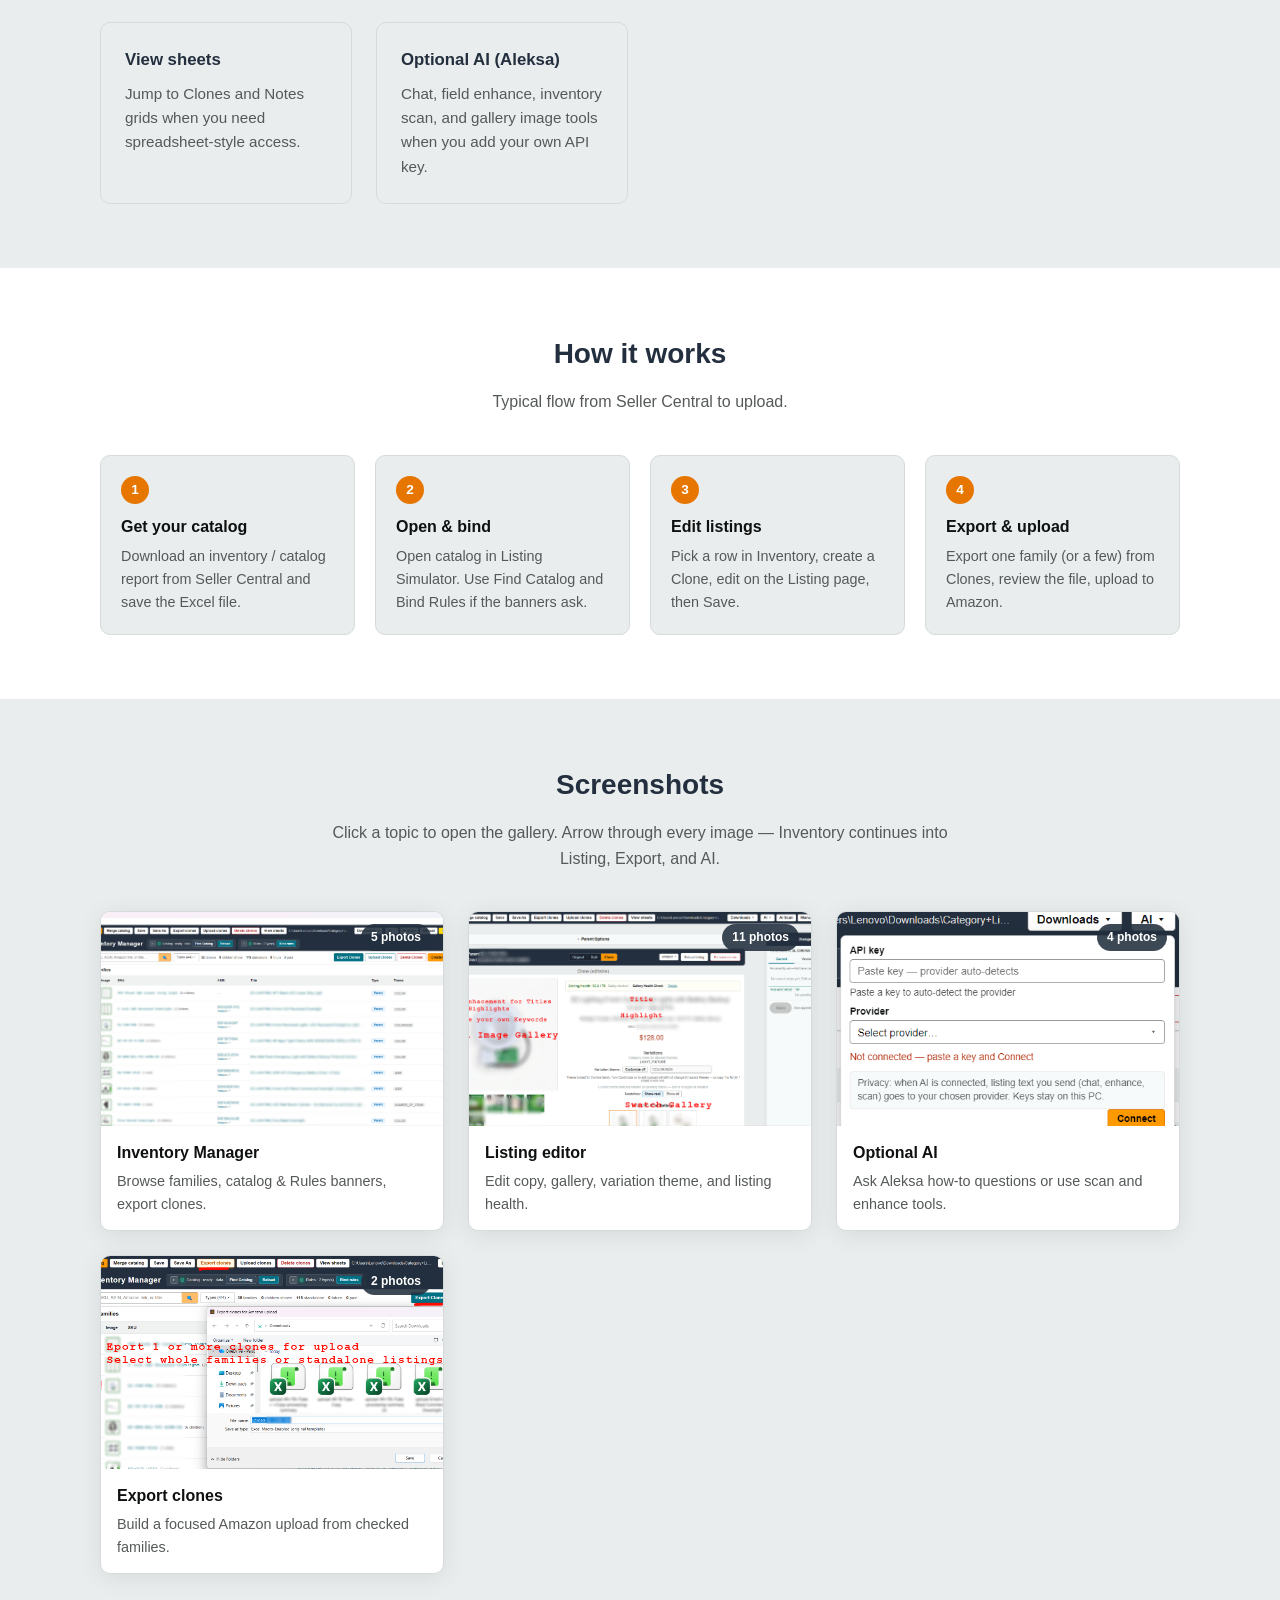
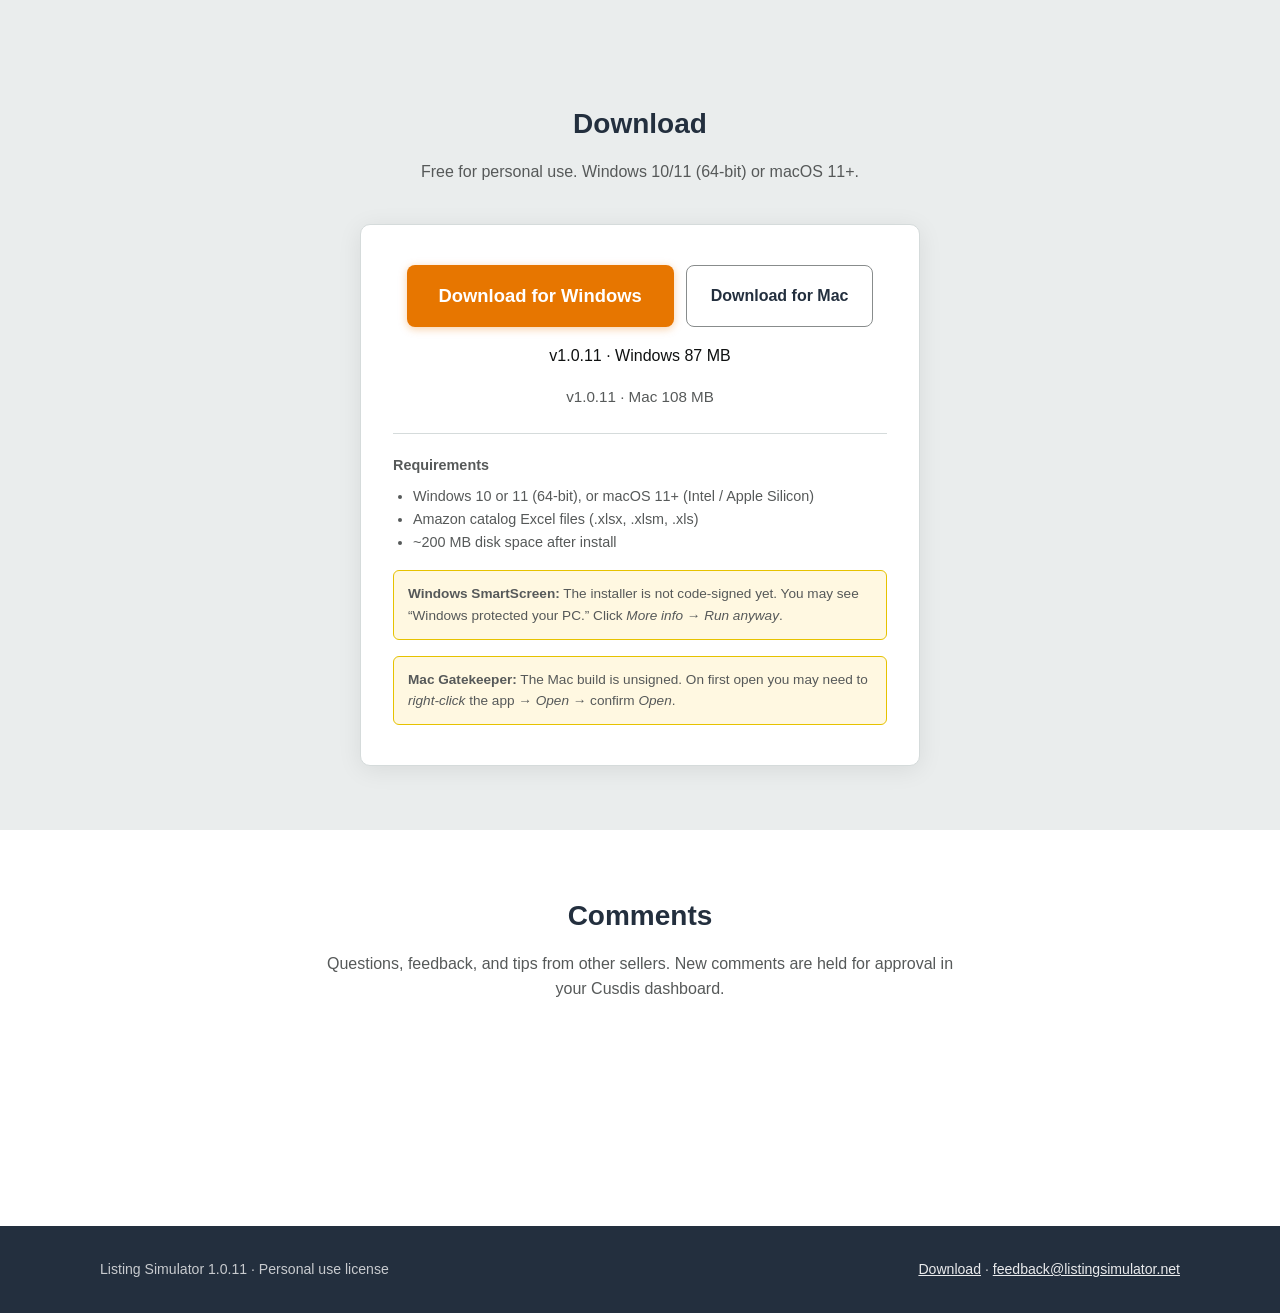
==== commit 84087dbb: "Point Mac download at Listing-Simulator-1.0.11-mac.dmg (108 MB). Co-authored-by: Cursor <cursoragent" ====
--- a/index.html
+++ b/index.html
@@ -196,7 +196,7 @@
           <a class="btn btn-secondary" id="downloadBtnMac" href="/downloads/Listing-Simulator-1.0.11-mac.dmg">Download for Mac</a>
         </div>
         <p id="downloadVersion">v1.0.11 · Windows 87 MB</p>
-        <p id="downloadVersionMac">v1.0.11 · Mac ~95 MB</p>
+        <p id="downloadVersionMac">v1.0.11 · Mac 108 MB</p>
         <div class="download-reqs">
           <strong>Requirements</strong>
           <ul>
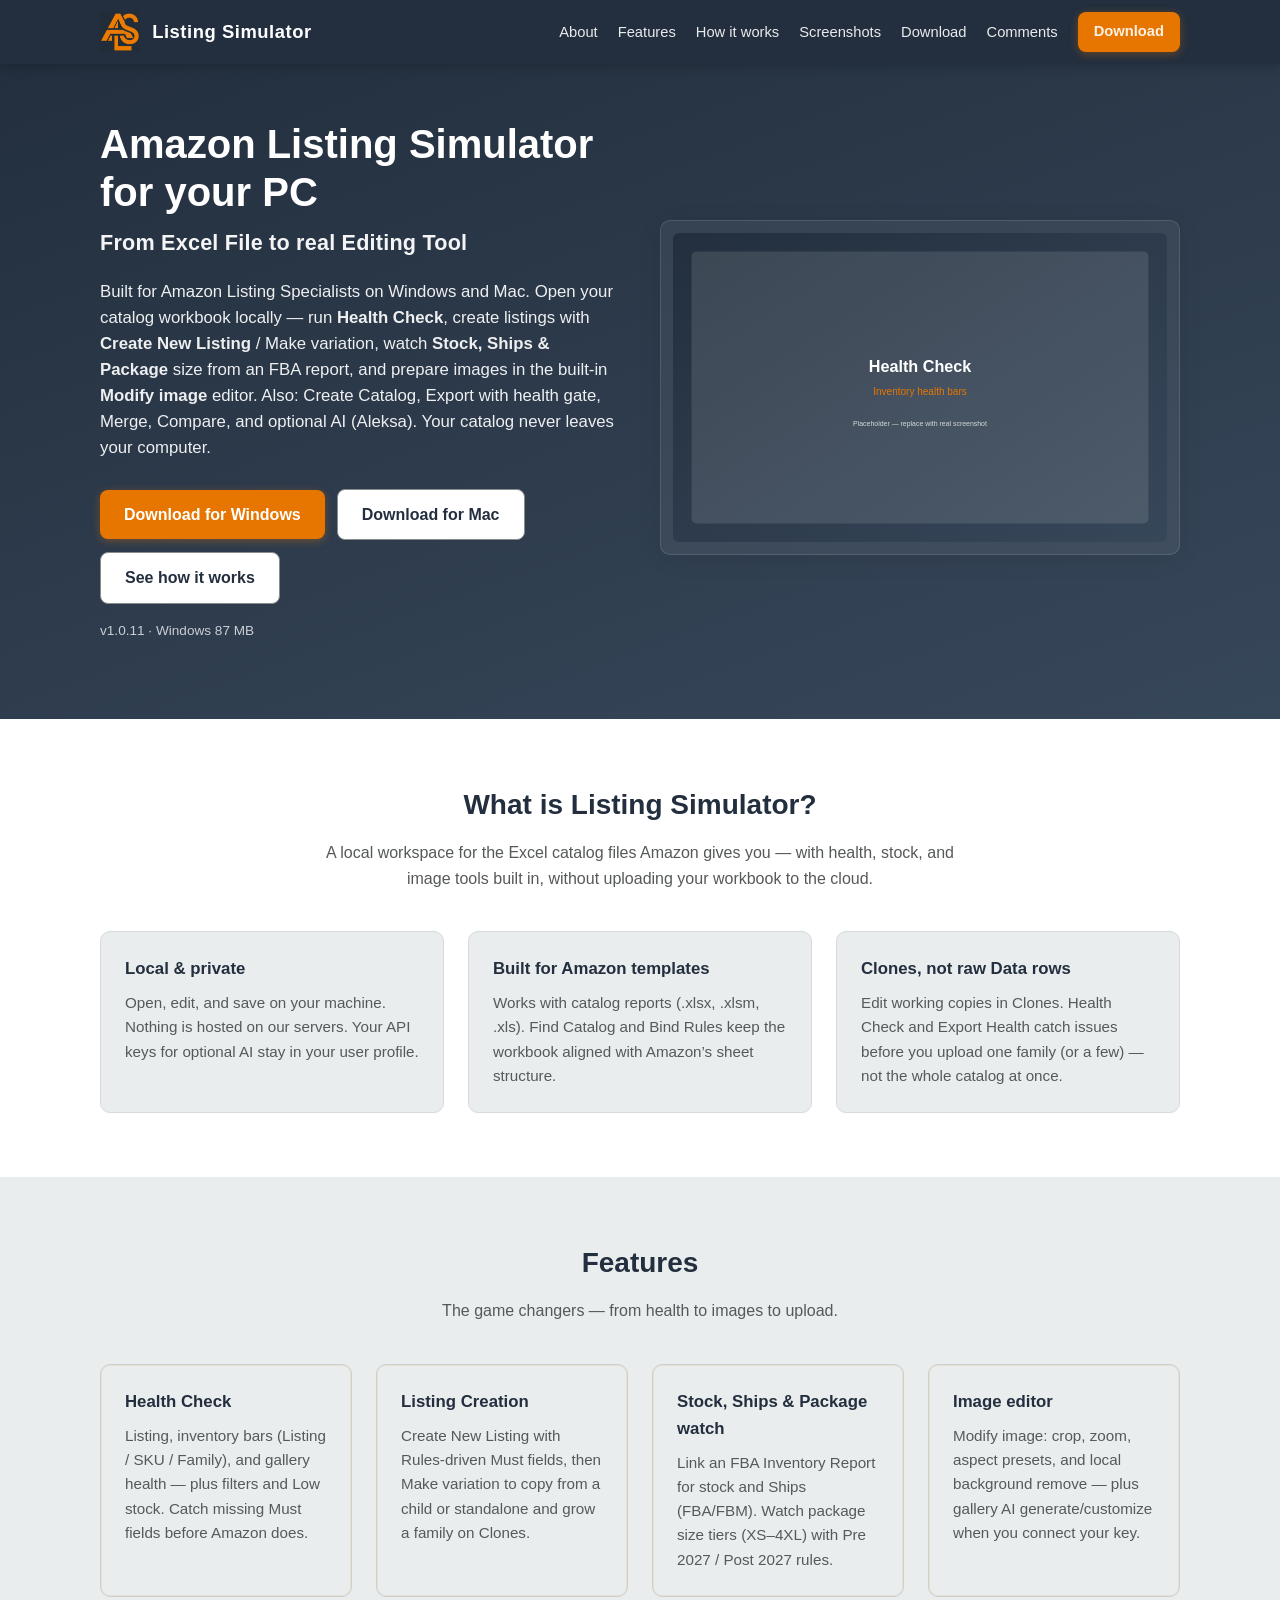
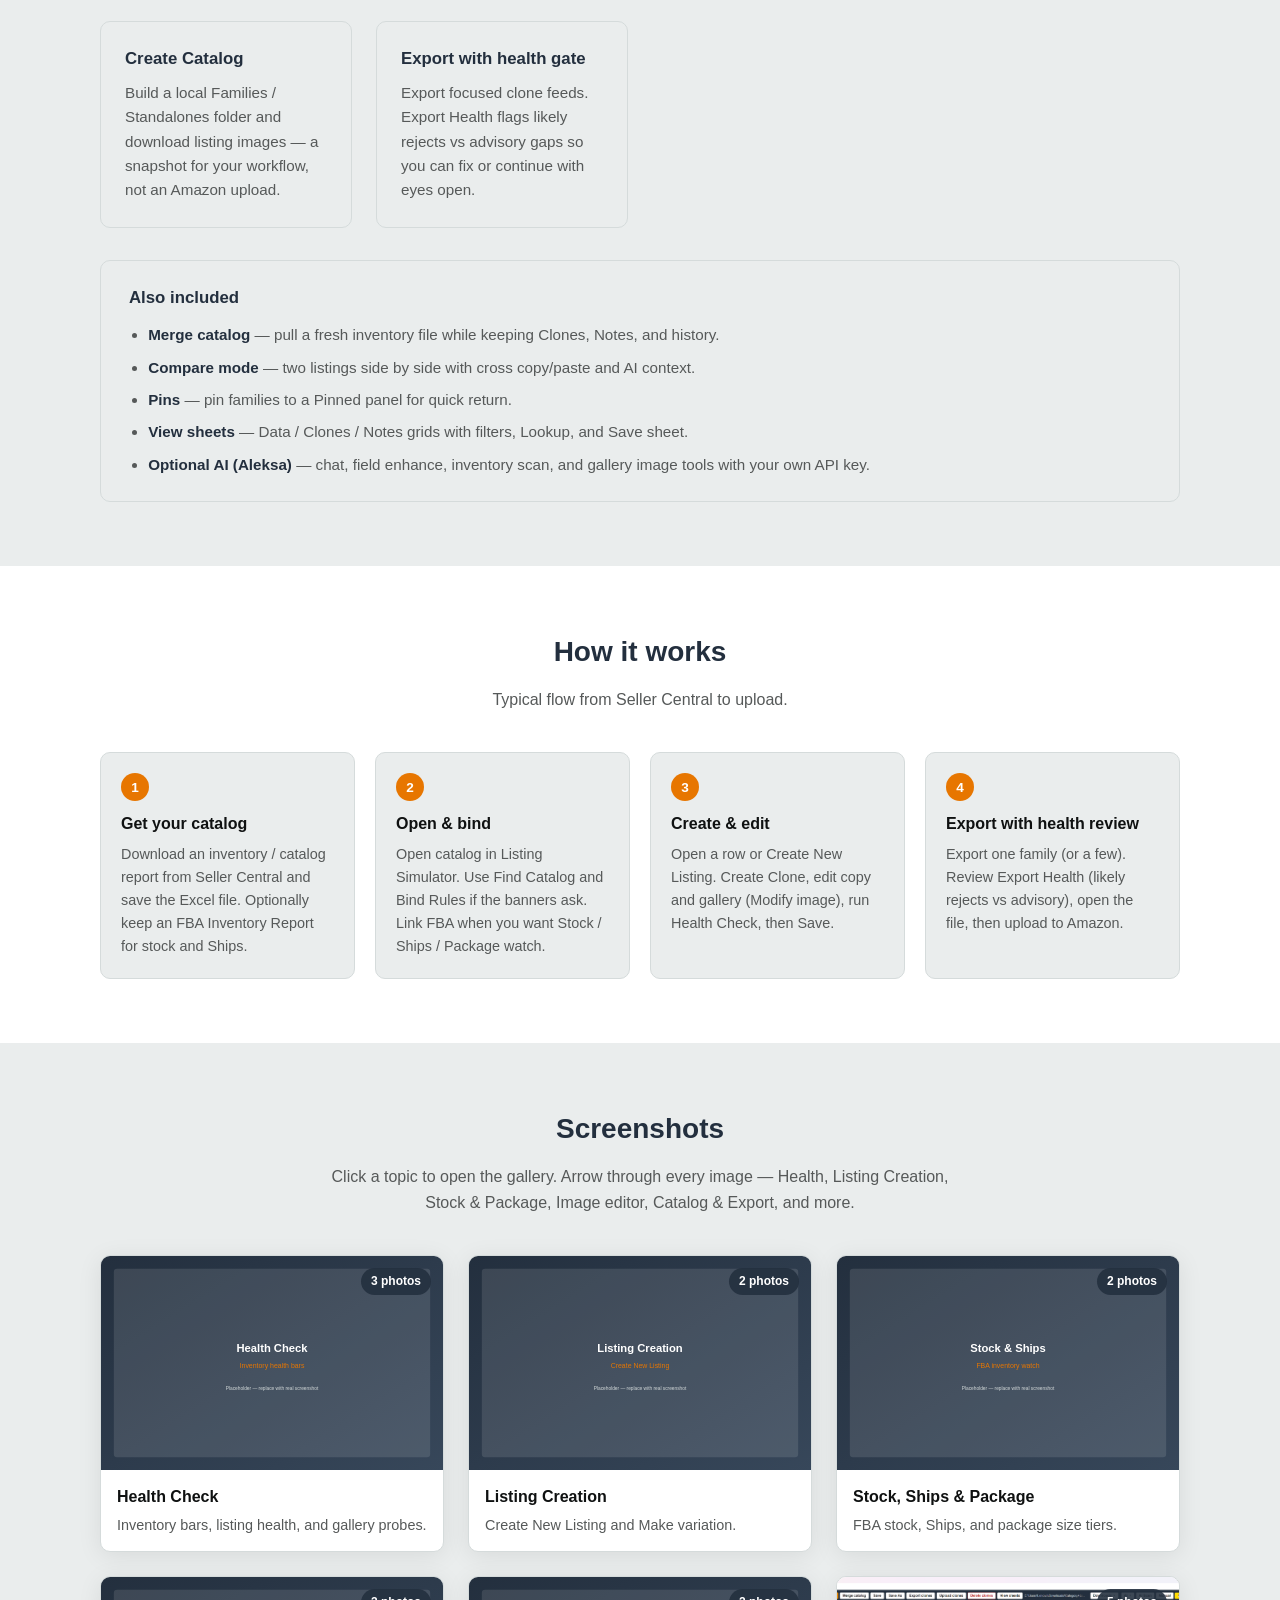
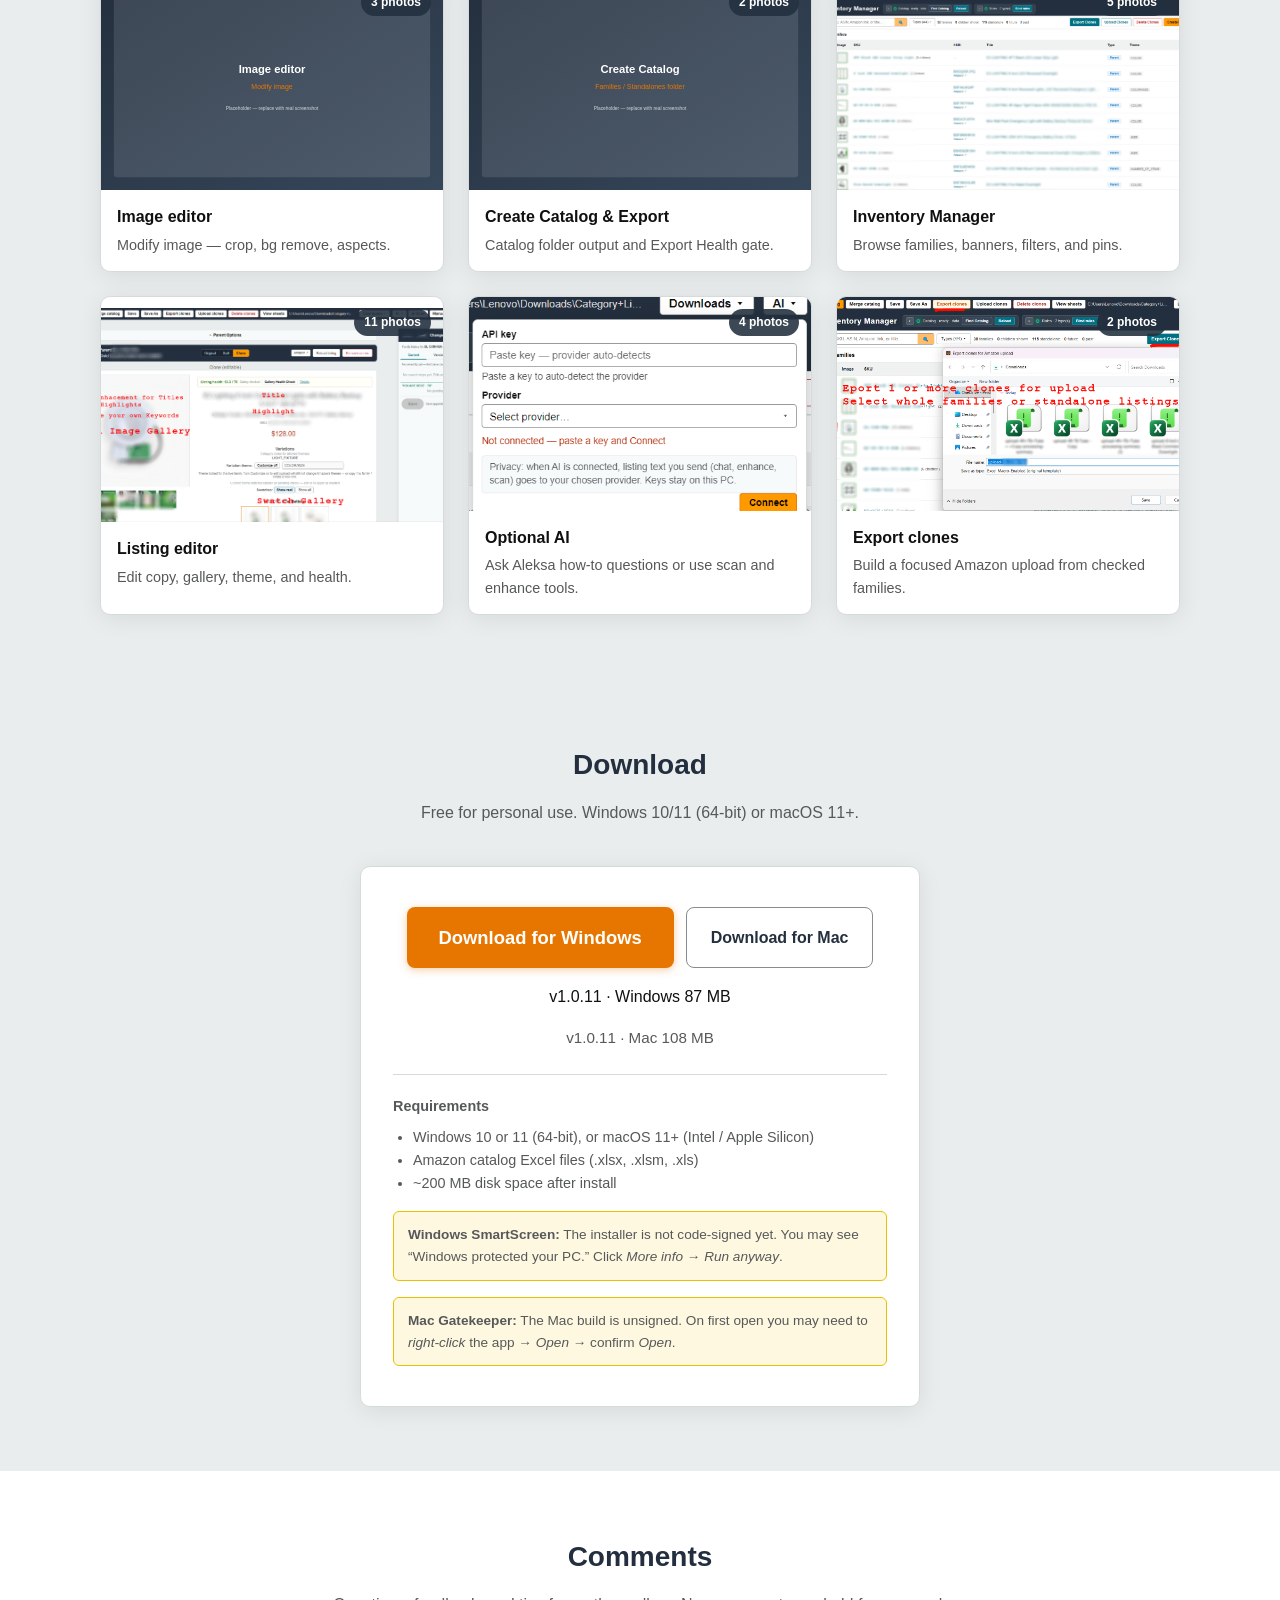
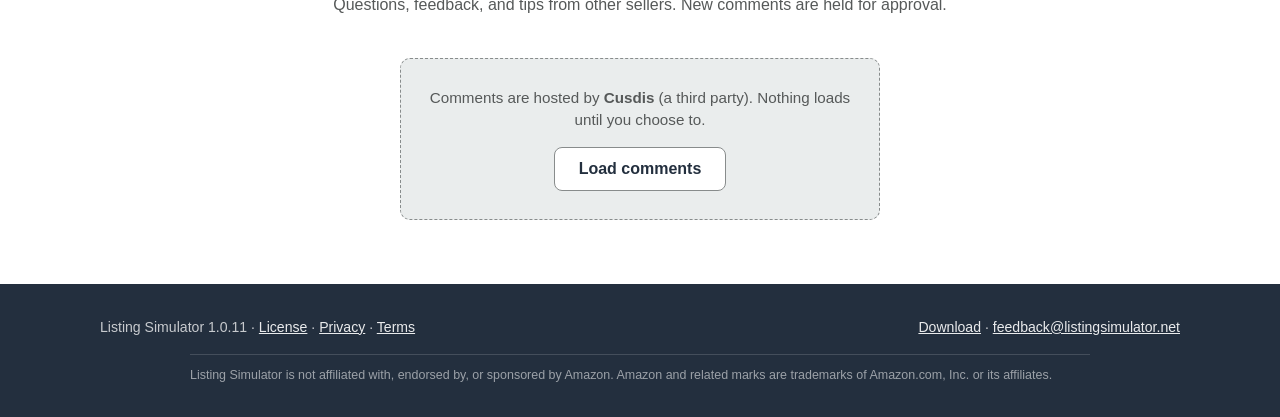
==== commit 3d8e7268: "Promote Health Check, Listing Creation, stock/package watch, and image editor. Refresh hero and feat" ====
--- a/index.html
+++ b/index.html
@@ -3,14 +3,14 @@
 <head>
   <meta charset="utf-8">
   <meta name="viewport" content="width=device-width, initial-scale=1">
-  <title>Amazon Listing Simulator tool for your PC</title>
-  <meta name="description" content="Listing Simulator is a Windows desktop app for Amazon Listing Specialists. Open your catalog workbook, browse Inventory, check listing health, gallery health, and data health, stock inventory numbers and much more. Edit listings and variation families, use AI for enhancement, then Save or Export clones — your catalog never leaves your computer.">
-  <meta name="keywords" content="Listing Simulator, Amazon catalog, Amazon listing tool, Excel catalog, Seller Central, export clones, variation family, listing health, FBA inventory">
+  <title>Amazon Listing Simulator — desktop catalog editor for Windows &amp; Mac</title>
+  <meta name="description" content="Listing Simulator is a Windows and Mac desktop app for Amazon Listing Specialists. Health Check, Create New Listing, FBA stock/Ships/package watch, Modify image editor, Create Catalog, and Export with health gate — all local on your PC.">
+  <meta name="keywords" content="Listing Simulator, Amazon catalog, Amazon listing tool, Excel catalog, Seller Central, export clones, variation family, listing health, FBA inventory, package size, image editor, Create New Listing">
   <link rel="canonical" href="https://listingsimulator.net/">
   <meta property="og:type" content="website">
   <meta property="og:url" content="https://listingsimulator.net/">
-  <meta property="og:title" content="Amazon Listing Simulator tool for your PC">
-  <meta property="og:description" content="From Excel File to real Editing Tool. Inventory, listing health, stock, AI enhance, and export clones — all on your PC.">
+  <meta property="og:title" content="Amazon Listing Simulator — desktop catalog editor for Windows &amp; Mac">
+  <meta property="og:description" content="Health Check, Listing Creation, Stock/Ships/Package watch, and a built-in image editor — plus Create Catalog and Export with health review. Your catalog never leaves your PC.">
   <meta property="og:image" content="https://listingsimulator.net/assets/logo.png">
   <meta name="twitter:card" content="summary">
   <link rel="icon" href="assets/logo.png" type="image/png">
@@ -34,7 +34,7 @@
         <li><a href="#screenshots">Screenshots</a></li>
         <li><a href="#download">Download</a></li>
         <li><a href="#comments">Comments</a></li>
-        <li><a class="btn btn-primary btn-sm" id="navDownload" href="/downloads/Listing-Simulator-Setup-1.0.10.exe">Download</a></li>
+        <li><a class="btn btn-primary btn-sm" id="navDownload" href="/downloads/Listing-Simulator-Setup-1.0.11.exe">Download</a></li>
       </ul>
     </nav>
   </div>
@@ -45,14 +45,14 @@
   <section class="hero">
     <div class="container hero-grid">
       <div class="hero-copy">
-        <h1>Amazon Listing Simulator tool for your PC</h1>
+        <h1>Amazon Listing Simulator for your PC</h1>
         <p class="hero-tagline">From Excel File to real Editing Tool</p>
         <p class="hero-lead">
-          Listing Simulator is a Windows desktop app for Amazon Listing Specialists. Open your catalog workbook,
-          browse Inventory, check listing health, gallery health, and data health, stock inventory numbers and much more,
-          edit listings and variation families or their images, see results in real time, use your AI for Enhancement in
-          titles, description and more, or even for generating images, Brainstorming or picking up Small Details that only
-          an experienced Listing Specialist can. Then Save or Export clones for upload. Your catalog never leaves your computer.
+          Built for Amazon Listing Specialists on Windows and Mac. Open your catalog workbook locally —
+          run <strong>Health Check</strong>, create listings with <strong>Create New Listing</strong> / Make variation,
+          watch <strong>Stock, Ships &amp; Package</strong> size from an FBA report, and prepare images in the
+          built-in <strong>Modify image</strong> editor. Also: Create Catalog, Export with health gate, Merge, Compare, and optional AI (Aleksa).
+          Your catalog never leaves your computer.
         </p>
         <div class="hero-actions">
           <a class="btn btn-primary" id="heroDownload" href="/downloads/Listing-Simulator-Setup-1.0.11.exe">Download for Windows</a>
@@ -62,7 +62,7 @@
         <p class="hero-meta" id="heroVersion">v1.0.11 · Windows 87 MB</p>
       </div>
       <div class="hero-visual">
-        <img src="assets/screenshots/inventory/01.png" alt="Listing Simulator Inventory Manager screen" width="640" height="400">
+        <img src="assets/screenshots/health/01-placeholder.svg" alt="Listing Simulator Health Check placeholder" width="640" height="400">
       </div>
     </div>
   </section>
@@ -71,7 +71,7 @@
     <div class="container">
       <div class="section-head">
         <h2>What is Listing Simulator?</h2>
-        <p>A local workspace for the Excel catalog files Amazon gives you — without deleting sheets or uploading your workbook to the cloud.</p>
+        <p>A local workspace for the Excel catalog files Amazon gives you — with health, stock, and image tools built in, without uploading your workbook to the cloud.</p>
       </div>
       <div class="feature-grid">
         <div class="feature-card">
@@ -84,7 +84,7 @@
         </div>
         <div class="feature-card">
           <h3>Clones, not raw Data rows</h3>
-          <p>Edit working copies in Clones. Export builds a focused upload file for one family (or a few) — not the whole catalog at once.</p>
+          <p>Edit working copies in Clones. Health Check and Export Health catch issues before you upload one family (or a few) — not the whole catalog at once.</p>
         </div>
       </div>
     </div>
@@ -94,33 +94,43 @@
     <div class="container">
       <div class="section-head">
         <h2>Features</h2>
-        <p>Everything you need from download to upload.</p>
-      </div>
-      <div class="feature-grid">
-        <div class="feature-card">
-          <h3>Inventory Manager</h3>
-          <p>Families, standalones, future families, and past listings in one sortable list with health hints.</p>
-        </div>
-        <div class="feature-card">
-          <h3>Listing editor</h3>
-          <p>Edit titles, bullets, gallery, variation theme, attach children, and review listing health before export.</p>
-        </div>
-        <div class="feature-card">
-          <h3>Merge catalog</h3>
-          <p>Pull in a fresh inventory file while keeping Clones, Notes, and history until you Save.</p>
-        </div>
-        <div class="feature-card">
-          <h3>Export clones</h3>
-          <p>Generate an Amazon-ready .xlsx from checked families on the Clones sheet.</p>
-        </div>
-        <div class="feature-card">
-          <h3>View sheets</h3>
-          <p>Jump to Clones and Notes grids when you need spreadsheet-style access.</p>
-        </div>
-        <div class="feature-card">
-          <h3>Optional AI (Aleksa)</h3>
-          <p>Chat, field enhance, inventory scan, and gallery image tools when you add your own API key.</p>
-        </div>
+        <p>The game changers — from health to images to upload.</p>
+      </div>
+      <div class="feature-grid feature-grid-highlight">
+        <div class="feature-card feature-card-highlight">
+          <h3>Health Check</h3>
+          <p>Listing, inventory bars (Listing / SKU / Family), and gallery health — plus filters and Low stock. Catch missing Must fields before Amazon does.</p>
+        </div>
+        <div class="feature-card feature-card-highlight">
+          <h3>Listing Creation</h3>
+          <p>Create New Listing with Rules-driven Must fields, then Make variation to copy from a child or standalone and grow a family on Clones.</p>
+        </div>
+        <div class="feature-card feature-card-highlight">
+          <h3>Stock, Ships &amp; Package watch</h3>
+          <p>Link an FBA Inventory Report for stock and Ships (FBA/FBM). Watch package size tiers (XS–4XL) with Pre 2027 / Post 2027 rules.</p>
+        </div>
+        <div class="feature-card feature-card-highlight">
+          <h3>Image editor</h3>
+          <p>Modify image: crop, zoom, aspect presets, and local background remove — plus gallery AI generate/customize when you connect your key.</p>
+        </div>
+        <div class="feature-card">
+          <h3>Create Catalog</h3>
+          <p>Build a local Families / Standalones folder and download listing images — a snapshot for your workflow, not an Amazon upload.</p>
+        </div>
+        <div class="feature-card">
+          <h3>Export with health gate</h3>
+          <p>Export focused clone feeds. Export Health flags likely rejects vs advisory gaps so you can fix or continue with eyes open.</p>
+        </div>
+      </div>
+      <div class="feature-also">
+        <h3 class="feature-also-title">Also included</h3>
+        <ul class="feature-also-list">
+          <li><strong>Merge catalog</strong> — pull a fresh inventory file while keeping Clones, Notes, and history.</li>
+          <li><strong>Compare mode</strong> — two listings side by side with cross copy/paste and AI context.</li>
+          <li><strong>Pins</strong> — pin families to a Pinned panel for quick return.</li>
+          <li><strong>View sheets</strong> — Data / Clones / Notes grids with filters, Lookup, and Save sheet.</li>
+          <li><strong>Optional AI (Aleksa)</strong> — chat, field enhance, inventory scan, and gallery image tools with your own API key.</li>
+        </ul>
       </div>
     </div>
   </section>
@@ -135,22 +145,22 @@
         <div class="step">
           <div class="step-num">1</div>
           <h3>Get your catalog</h3>
-          <p>Download an inventory / catalog report from Seller Central and save the Excel file.</p>
+          <p>Download an inventory / catalog report from Seller Central and save the Excel file. Optionally keep an FBA Inventory Report for stock and Ships.</p>
         </div>
         <div class="step">
           <div class="step-num">2</div>
           <h3>Open &amp; bind</h3>
-          <p>Open catalog in Listing Simulator. Use Find Catalog and Bind Rules if the banners ask.</p>
+          <p>Open catalog in Listing Simulator. Use Find Catalog and Bind Rules if the banners ask. Link FBA when you want Stock / Ships / Package watch.</p>
         </div>
         <div class="step">
           <div class="step-num">3</div>
-          <h3>Edit listings</h3>
-          <p>Pick a row in Inventory, create a Clone, edit on the Listing page, then Save.</p>
+          <h3>Create &amp; edit</h3>
+          <p>Open a row or Create New Listing. Create Clone, edit copy and gallery (Modify image), run Health Check, then Save.</p>
         </div>
         <div class="step">
           <div class="step-num">4</div>
-          <h3>Export &amp; upload</h3>
-          <p>Export one family (or a few) from Clones, review the file, upload to Amazon.</p>
+          <h3>Export with health review</h3>
+          <p>Export one family (or a few). Review Export Health (likely rejects vs advisory), open the file, then upload to Amazon.</p>
         </div>
       </div>
 
@@ -161,7 +171,7 @@
     <div class="container">
       <div class="section-head">
         <h2>Screenshots</h2>
-        <p>Click a topic to open the gallery. Arrow through every image — Inventory continues into Listing, Export, and AI.</p>
+        <p>Click a topic to open the gallery. Arrow through every image — Health, Listing Creation, Stock &amp; Package, Image editor, Catalog &amp; Export, and more.</p>
       </div>
       <div class="gallery" id="galleryAlbums" aria-label="Screenshot albums"></div>
     </div>
@@ -221,9 +231,14 @@
     <div class="container">
       <div class="section-head">
         <h2>Comments</h2>
-        <p>Questions, feedback, and tips from other sellers. New comments are held for approval in your Cusdis dashboard.</p>
-      </div>
-      <div class="comments-wrap" id="commentsWrap"></div>
+        <p>Questions, feedback, and tips from other sellers. New comments are held for approval.</p>
+      </div>
+      <div class="comments-wrap" id="commentsWrap">
+        <div class="comments-gate" id="commentsGate">
+          <p>Comments are hosted by <strong>Cusdis</strong> (a third party). Nothing loads until you choose to.</p>
+          <button type="button" class="btn btn-secondary" id="loadCommentsBtn">Load comments</button>
+        </div>
+      </div>
     </div>
   </section>
 
@@ -232,13 +247,18 @@
 <footer class="site-footer">
   <div class="container footer-inner">
     <div>
-      <span id="footerVersion">Listing Simulator 1.0.10</span>
-      · Personal use license
+      <span id="footerVersion">Listing Simulator 1.0.11</span>
+      · <a href="/license.html">License</a>
+      · <a href="/privacy.html">Privacy</a>
+      · <a href="/terms.html">Terms</a>
     </div>
     <div>
-      <a id="footerDownload" href="/downloads/Listing-Simulator-Setup-1.0.10.exe">Download</a>
+      <a id="footerDownload" href="/downloads/Listing-Simulator-Setup-1.0.11.exe">Download</a>
       · <a id="feedbackMail" href="mailto:feedback@listingsimulator.net">feedback@listingsimulator.net</a>
     </div>
+  </div>
+  <div class="container footer-disclaimer">
+    Listing Simulator is not affiliated with, endorsed by, or sponsored by Amazon. Amazon and related marks are trademarks of Amazon.com, Inc. or its affiliates.
   </div>
 </footer>
 
--- a/css/style.css
+++ b/css/style.css
@@ -255,6 +255,44 @@
   margin: 0;
   font-size: 0.95rem;
   color: var(--muted);
+}
+
+.feature-card-highlight {
+  border-color: #c8d0d0;
+  box-shadow: inset 0 0 0 1px rgba(231, 118, 0, 0.12);
+}
+
+.feature-also {
+  margin-top: 32px;
+  padding: 24px 28px;
+  background: var(--bg);
+  border: 1px solid #d5dbdb;
+  border-radius: var(--radius);
+}
+
+.feature-also-title {
+  margin: 0 0 12px;
+  font-size: 1.05rem;
+  color: var(--navy);
+}
+
+.feature-also-list {
+  margin: 0;
+  padding-left: 1.2rem;
+  color: var(--muted);
+  font-size: 0.95rem;
+}
+
+.feature-also-list li {
+  margin-bottom: 8px;
+}
+
+.feature-also-list li:last-child {
+  margin-bottom: 0;
+}
+
+.feature-also-list strong {
+  color: var(--navy);
 }
 
 /* Steps */
@@ -613,6 +651,80 @@
   border: 1px dashed #888c8c;
 }
 
+.comments-gate {
+  text-align: center;
+  color: var(--muted);
+  padding: 28px 20px;
+  background: var(--bg);
+  border-radius: var(--radius);
+  border: 1px dashed #888c8c;
+  max-width: 480px;
+  margin: 0 auto;
+}
+
+.comments-gate p {
+  margin: 0 0 16px;
+  font-size: 0.95rem;
+  line-height: 1.45;
+}
+
+/* Legal pages */
+.legal-page {
+  padding: 48px 0 64px;
+  background: var(--bg);
+}
+
+.legal-prose {
+  max-width: 720px;
+  background: var(--white);
+  border: 1px solid #d5dbdb;
+  border-radius: var(--radius);
+  padding: 40px 36px;
+  box-shadow: var(--shadow);
+}
+
+.legal-prose h1 {
+  margin: 0 0 8px;
+  font-size: 1.75rem;
+  color: var(--navy);
+}
+
+.legal-updated {
+  color: var(--muted);
+  font-size: 0.9rem;
+  margin: 0 0 24px;
+}
+
+.legal-prose h2 {
+  margin: 28px 0 10px;
+  font-size: 1.15rem;
+  color: var(--navy);
+}
+
+.legal-prose p,
+.legal-prose li {
+  line-height: 1.55;
+  color: #0f1111;
+}
+
+.legal-prose ul {
+  padding-left: 1.25rem;
+}
+
+.legal-prose a {
+  color: #007185;
+}
+
+.footer-disclaimer {
+  margin-top: 16px;
+  padding-top: 12px;
+  border-top: 1px solid rgba(255, 255, 255, 0.15);
+  font-size: 0.78rem;
+  line-height: 1.4;
+  color: rgba(255, 255, 255, 0.55);
+  max-width: 900px;
+}
+
 /* Footer */
 .site-footer {
   background: var(--navy);
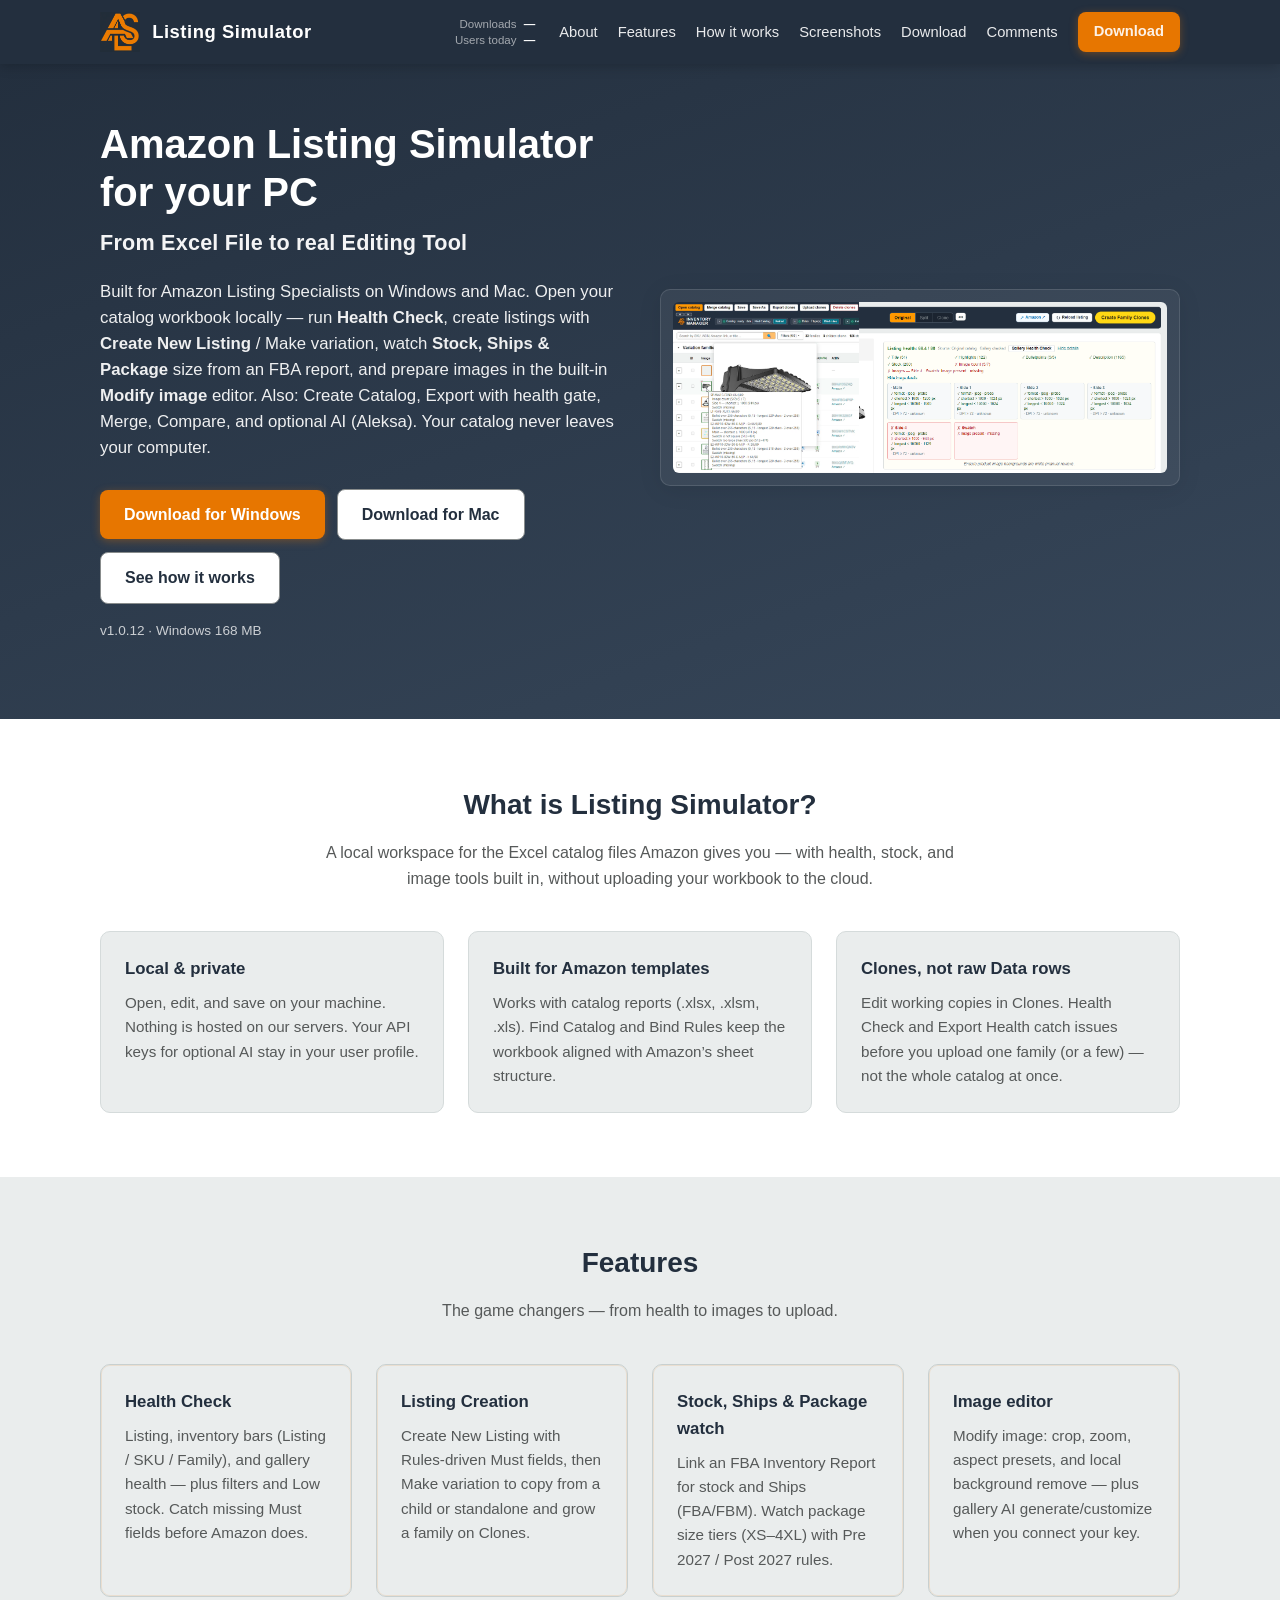
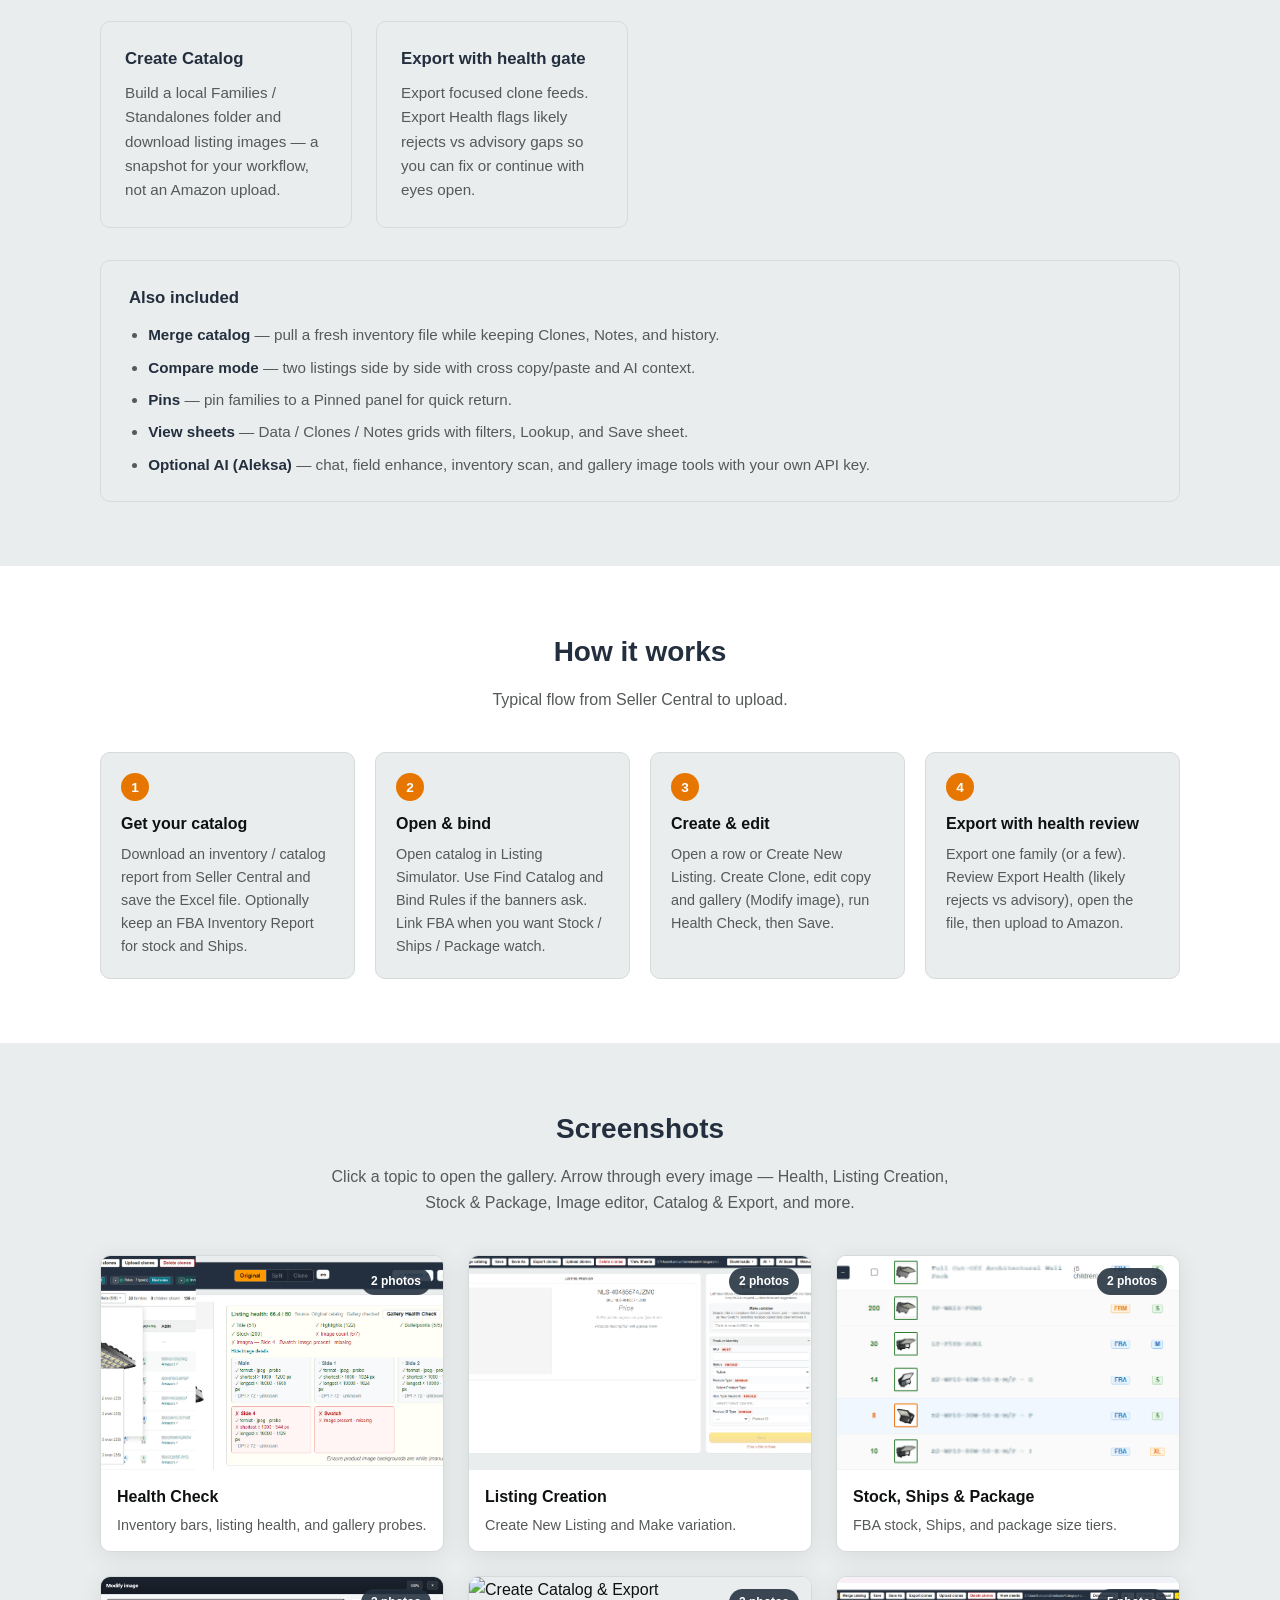
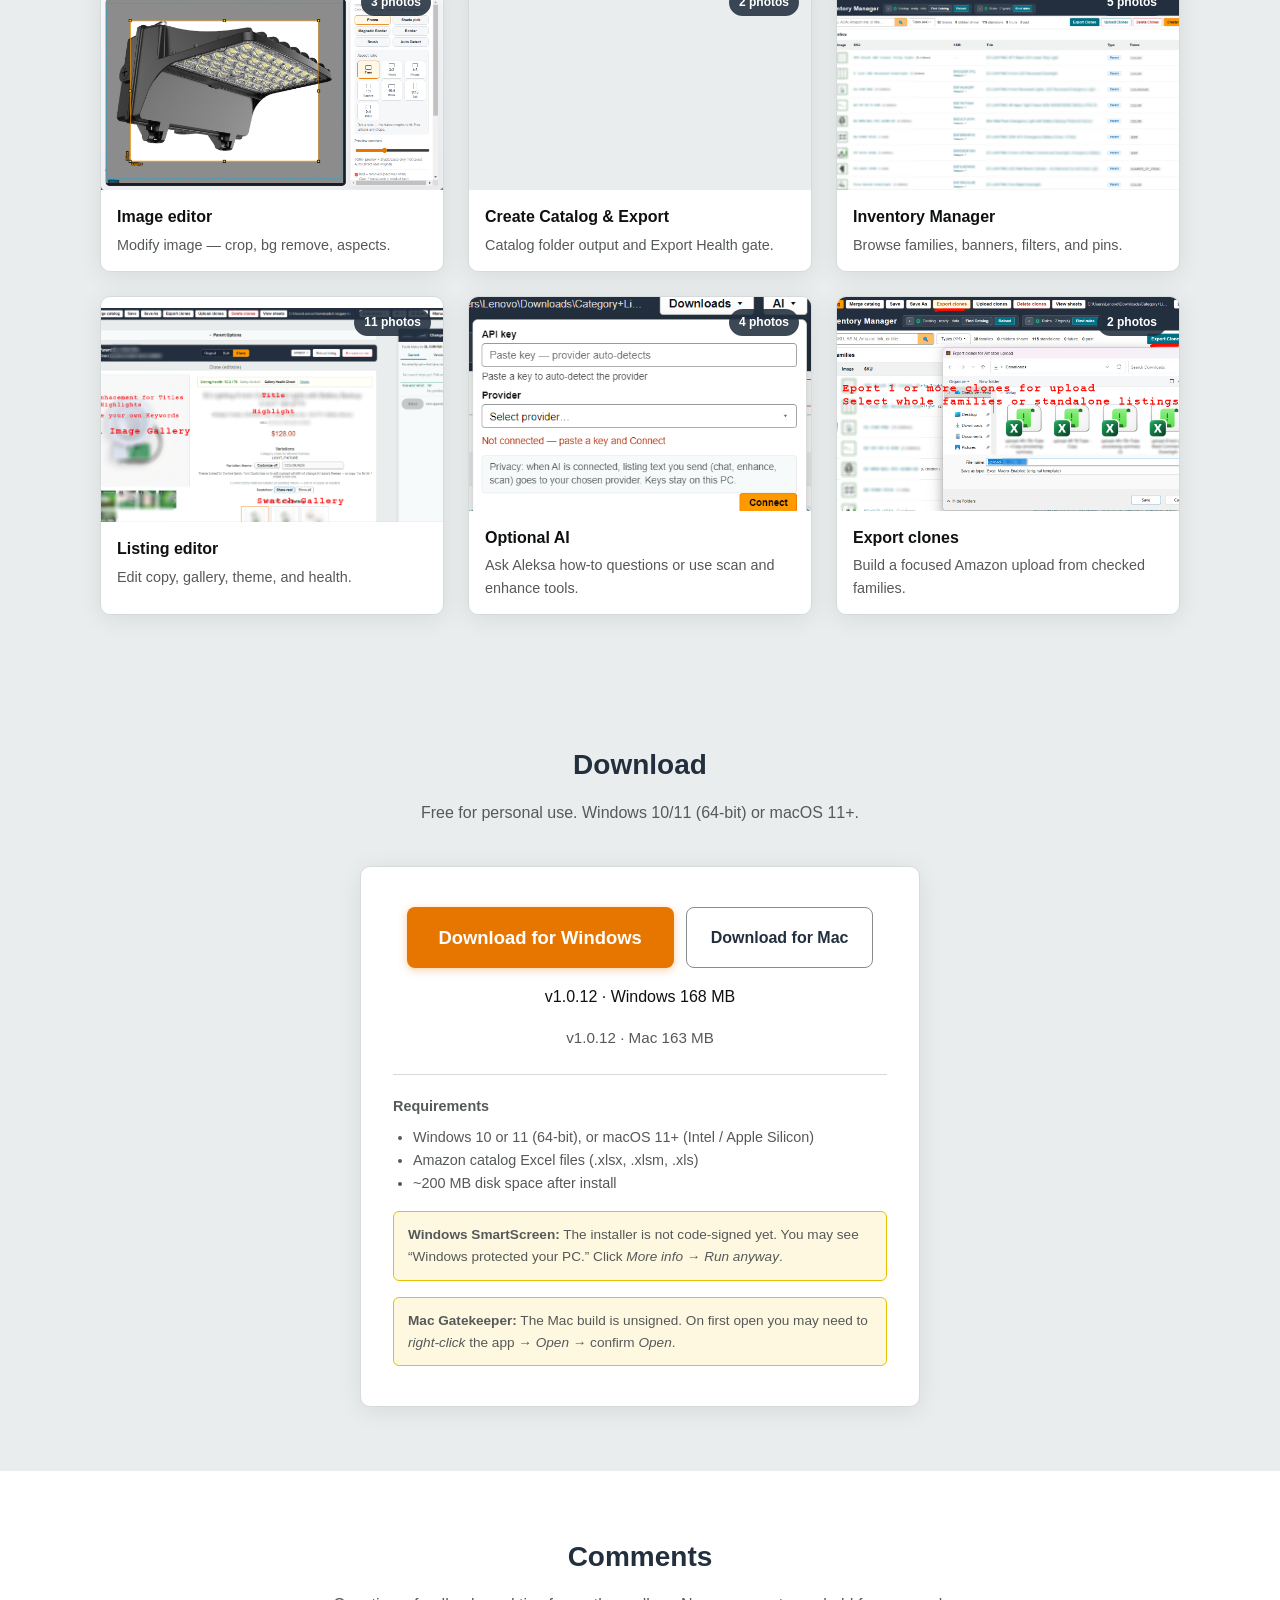
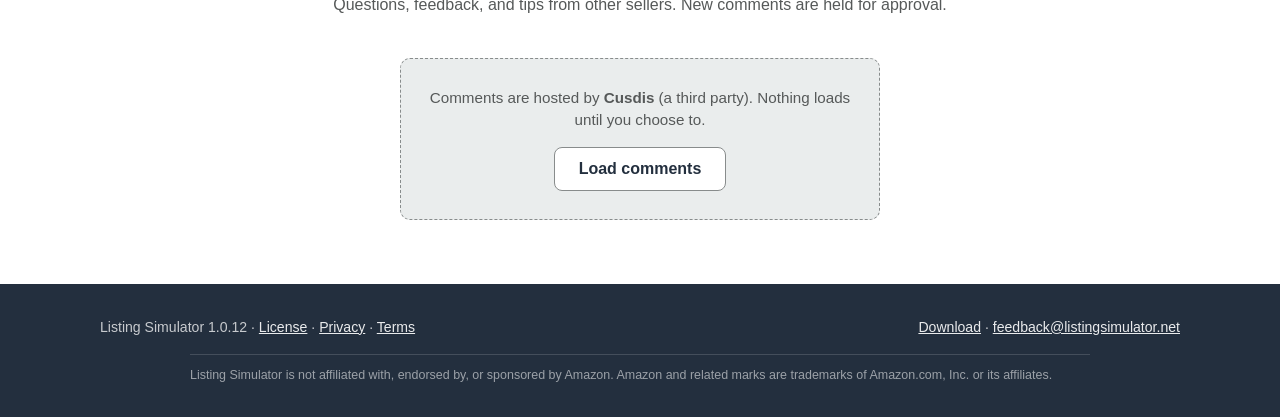
==== commit a5a7bc05: "Point downloads at GitHub Releases and keep Netlify deploys light. Wire public download/stats UI to " ====
--- a/index.html
+++ b/index.html
@@ -25,6 +25,10 @@
       <img src="assets/logo.png" alt="Listing Simulator logo" width="40" height="40">
       <span>Listing Simulator</span>
     </a>
+    <div class="header-stats" id="headerStats" aria-label="Public stats" title="Lifetime downloads and unique app sessions today (UTC)">
+      <span class="stat"><span class="stat-lbl">Downloads</span> <strong id="statDownloads">—</strong></span>
+      <span class="stat"><span class="stat-lbl">Users today</span> <strong id="statDaily">—</strong></span>
+    </div>
     <button type="button" class="nav-toggle" id="navToggle" aria-label="Open menu">Menu</button>
     <nav class="site-nav" id="siteNav" aria-label="Main">
       <ul>
@@ -34,7 +38,7 @@
         <li><a href="#screenshots">Screenshots</a></li>
         <li><a href="#download">Download</a></li>
         <li><a href="#comments">Comments</a></li>
-        <li><a class="btn btn-primary btn-sm" id="navDownload" href="/downloads/Listing-Simulator-Setup-1.0.11.exe">Download</a></li>
+        <li><a class="btn btn-primary btn-sm" id="navDownload" href="https://github.com/sdfghjmxzx/listing-simulator-website/releases/latest/download/Listing-Simulator-Setup-1.0.12.exe">Download</a></li>
       </ul>
     </nav>
   </div>
@@ -55,14 +59,14 @@
           Your catalog never leaves your computer.
         </p>
         <div class="hero-actions">
-          <a class="btn btn-primary" id="heroDownload" href="/downloads/Listing-Simulator-Setup-1.0.11.exe">Download for Windows</a>
-          <a class="btn btn-secondary" id="heroDownloadMac" href="/downloads/Listing-Simulator-1.0.11-mac.dmg">Download for Mac</a>
+          <a class="btn btn-primary" id="heroDownload" href="https://github.com/sdfghjmxzx/listing-simulator-website/releases/latest/download/Listing-Simulator-Setup-1.0.12.exe">Download for Windows</a>
+          <a class="btn btn-secondary" id="heroDownloadMac" href="https://github.com/sdfghjmxzx/listing-simulator-website/releases/latest/download/Listing-Simulator-1.0.12-mac.dmg">Download for Mac</a>
           <a class="btn btn-secondary" href="#how-it-works">See how it works</a>
         </div>
         <p class="hero-meta" id="heroVersion">v1.0.11 · Windows 87 MB</p>
       </div>
       <div class="hero-visual">
-        <img src="assets/screenshots/health/01-placeholder.svg" alt="Listing Simulator Health Check placeholder" width="640" height="400">
+        <img src="assets/screenshots/health/01.png" alt="Listing Simulator — Inventory Health Check" width="640" height="400">
       </div>
     </div>
   </section>
@@ -202,8 +206,8 @@
       </div>
       <div class="download-box">
         <div class="download-actions">
-          <a class="btn btn-primary" id="downloadBtn" href="/downloads/Listing-Simulator-Setup-1.0.11.exe">Download for Windows</a>
-          <a class="btn btn-secondary" id="downloadBtnMac" href="/downloads/Listing-Simulator-1.0.11-mac.dmg">Download for Mac</a>
+          <a class="btn btn-primary" id="downloadBtn" href="https://github.com/sdfghjmxzx/listing-simulator-website/releases/latest/download/Listing-Simulator-Setup-1.0.12.exe">Download for Windows</a>
+          <a class="btn btn-secondary" id="downloadBtnMac" href="https://github.com/sdfghjmxzx/listing-simulator-website/releases/latest/download/Listing-Simulator-1.0.12-mac.dmg">Download for Mac</a>
         </div>
         <p id="downloadVersion">v1.0.11 · Windows 87 MB</p>
         <p id="downloadVersionMac">v1.0.11 · Mac 108 MB</p>
@@ -253,7 +257,7 @@
       · <a href="/terms.html">Terms</a>
     </div>
     <div>
-      <a id="footerDownload" href="/downloads/Listing-Simulator-Setup-1.0.11.exe">Download</a>
+      <a id="footerDownload" href="https://github.com/sdfghjmxzx/listing-simulator-website/releases/latest/download/Listing-Simulator-Setup-1.0.12.exe">Download</a>
       · <a id="feedbackMail" href="mailto:feedback@listingsimulator.net">feedback@listingsimulator.net</a>
     </div>
   </div>
--- a/css/style.css
+++ b/css/style.css
@@ -70,6 +70,30 @@
   font-size: 1.15rem;
   font-weight: 700;
   letter-spacing: 0.03em;
+}
+
+.header-stats {
+  display: flex;
+  flex-direction: column;
+  align-items: flex-end;
+  gap: 2px;
+  margin-left: auto;
+  margin-right: 8px;
+  font-size: 0.72rem;
+  line-height: 1.25;
+  color: rgba(255, 255, 255, 0.78);
+  white-space: nowrap;
+}
+
+.header-stats .stat-lbl {
+  opacity: 0.75;
+  margin-right: 4px;
+}
+
+.header-stats strong {
+  color: #fff;
+  font-weight: 700;
+  font-variant-numeric: tabular-nums;
 }
 
 .nav-toggle {
@@ -745,6 +769,11 @@
 
 /* Mobile nav */
 @media (max-width: 768px) {
+  .header-stats {
+    font-size: 0.65rem;
+    margin-right: 4px;
+  }
+
   .nav-toggle { display: block; }
 
   .site-nav {
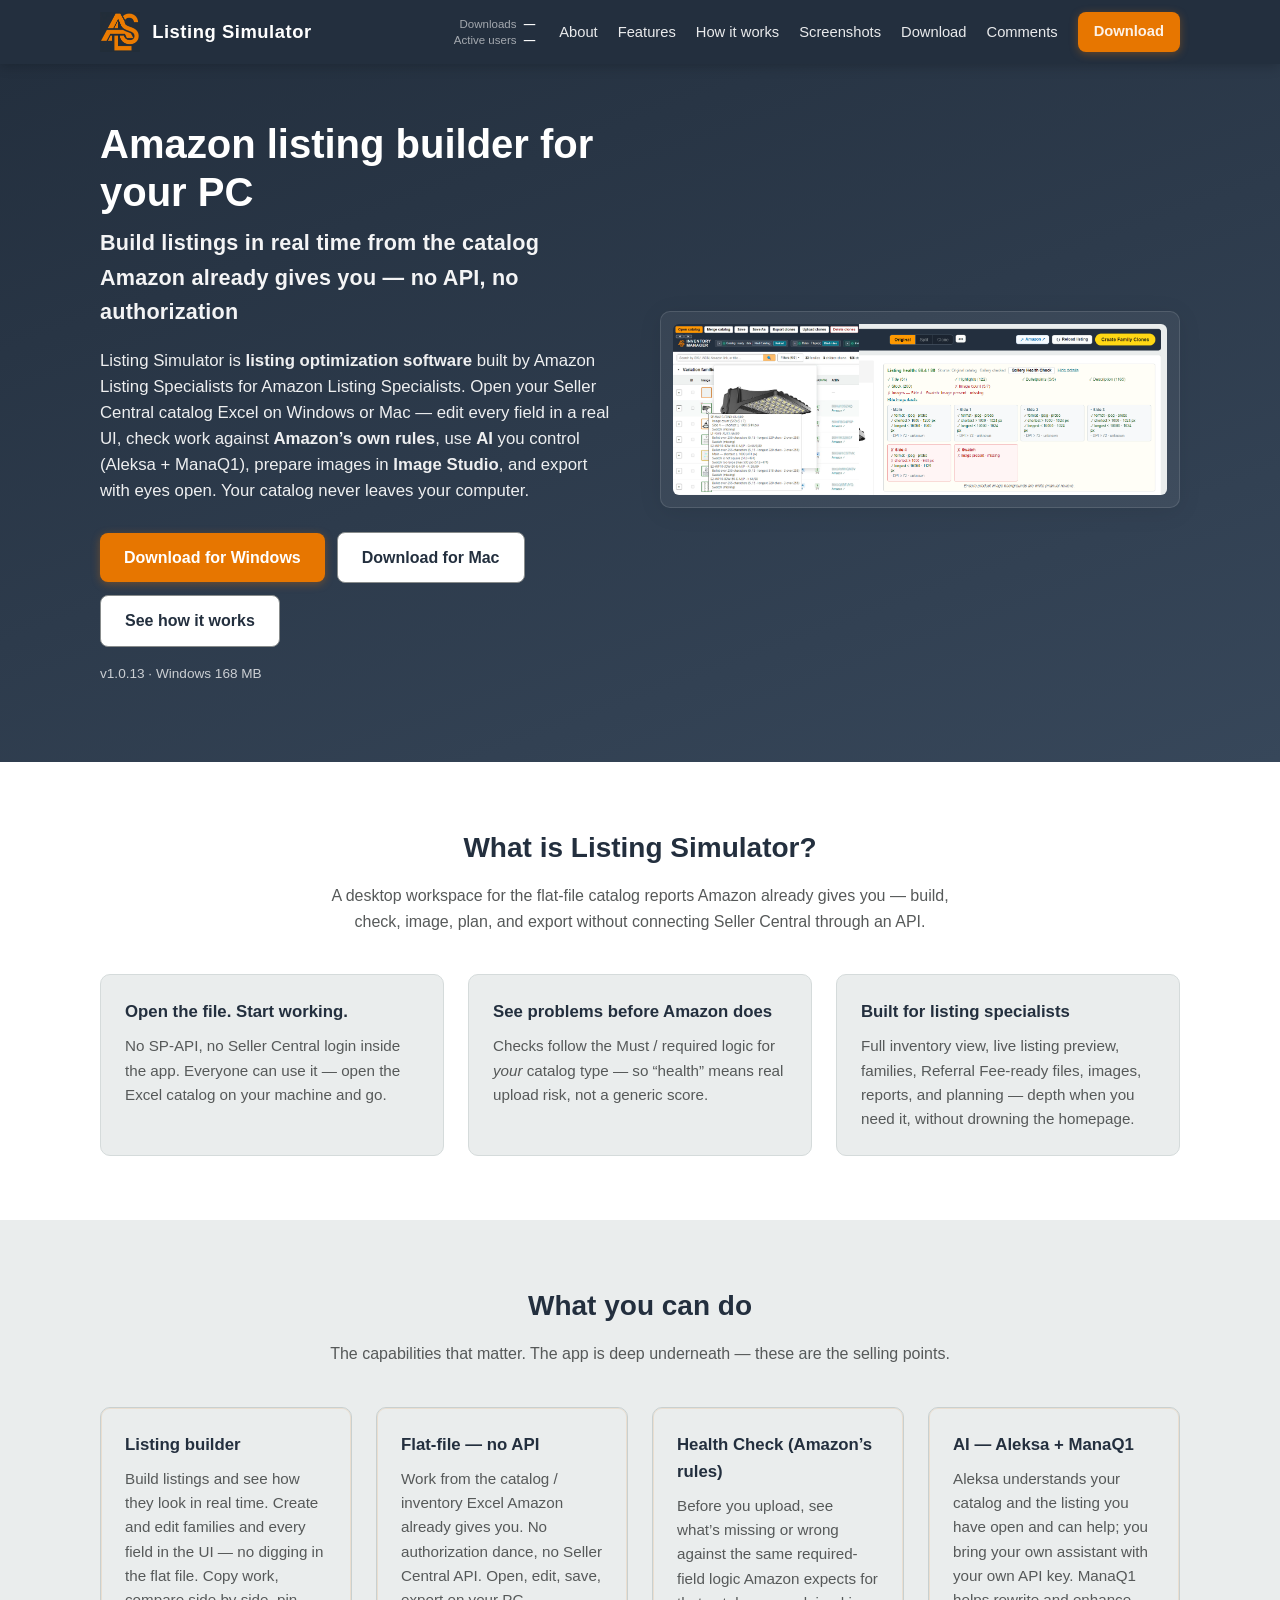
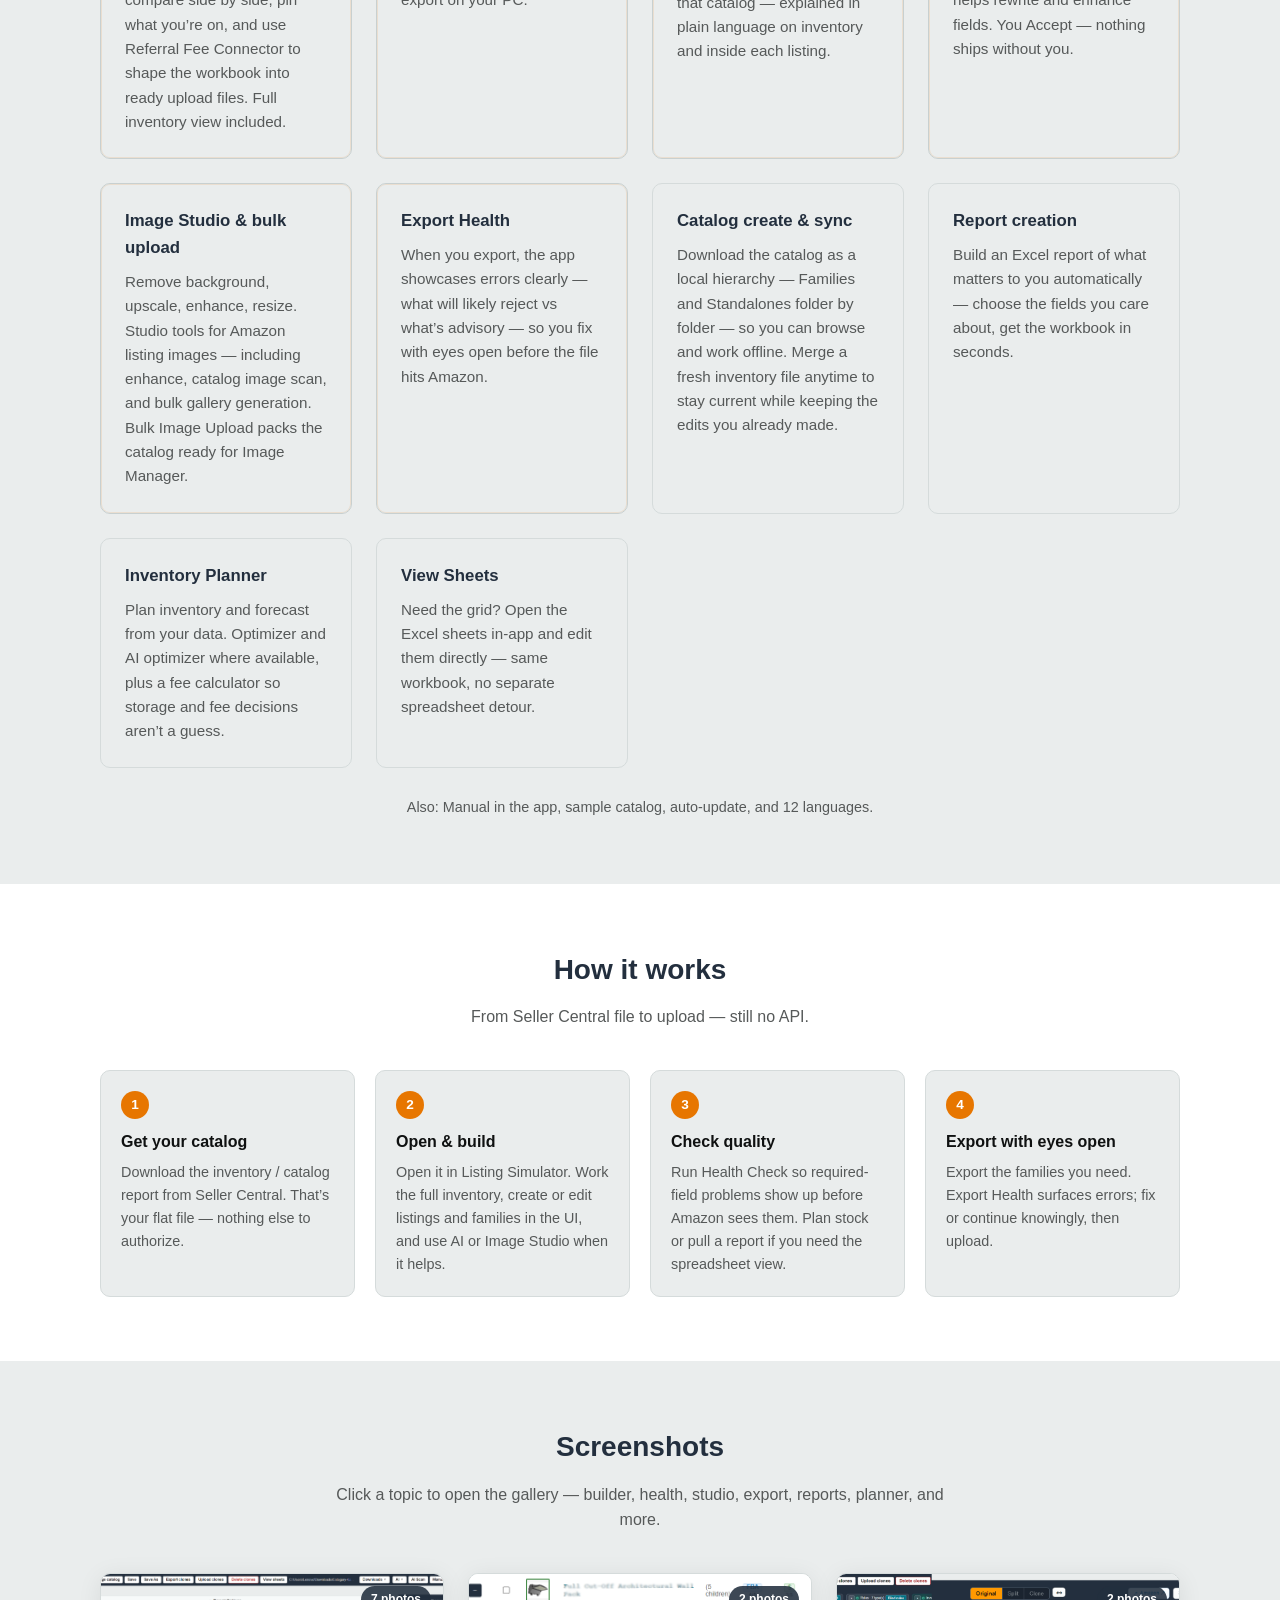
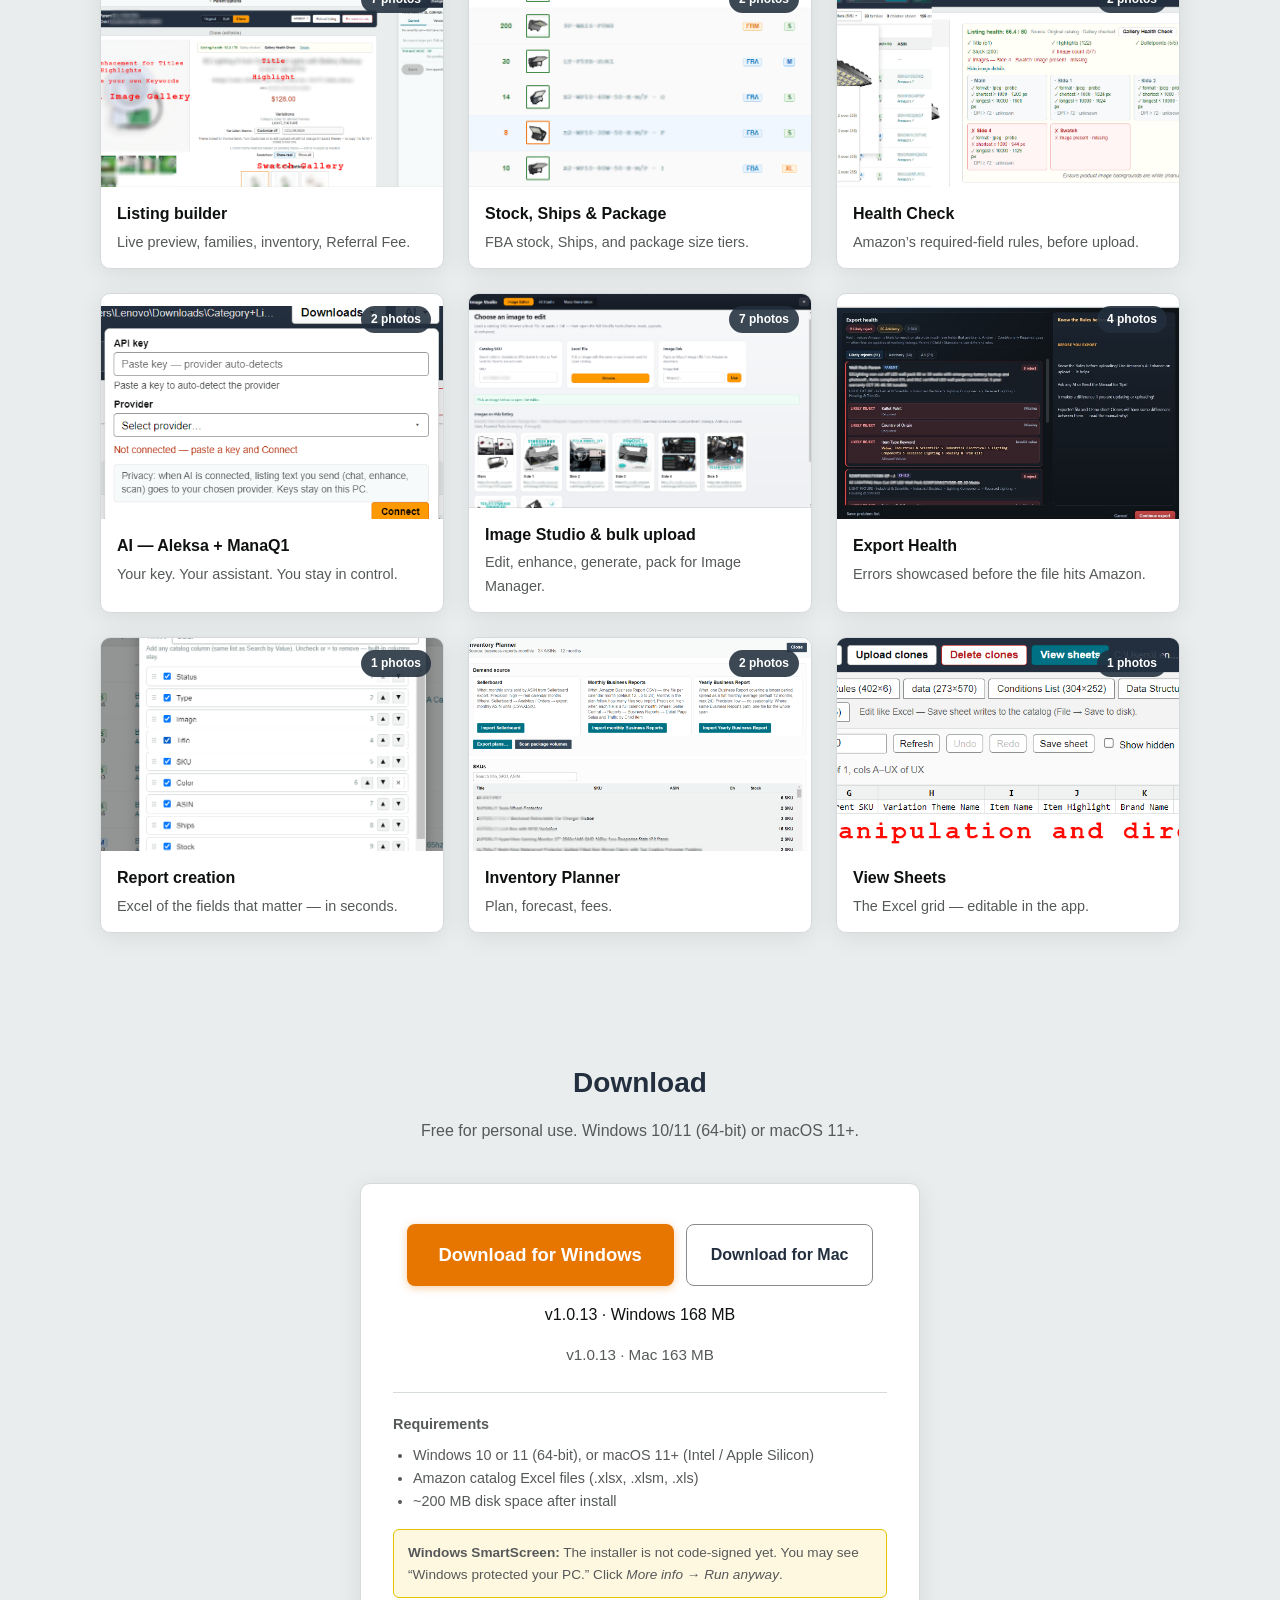
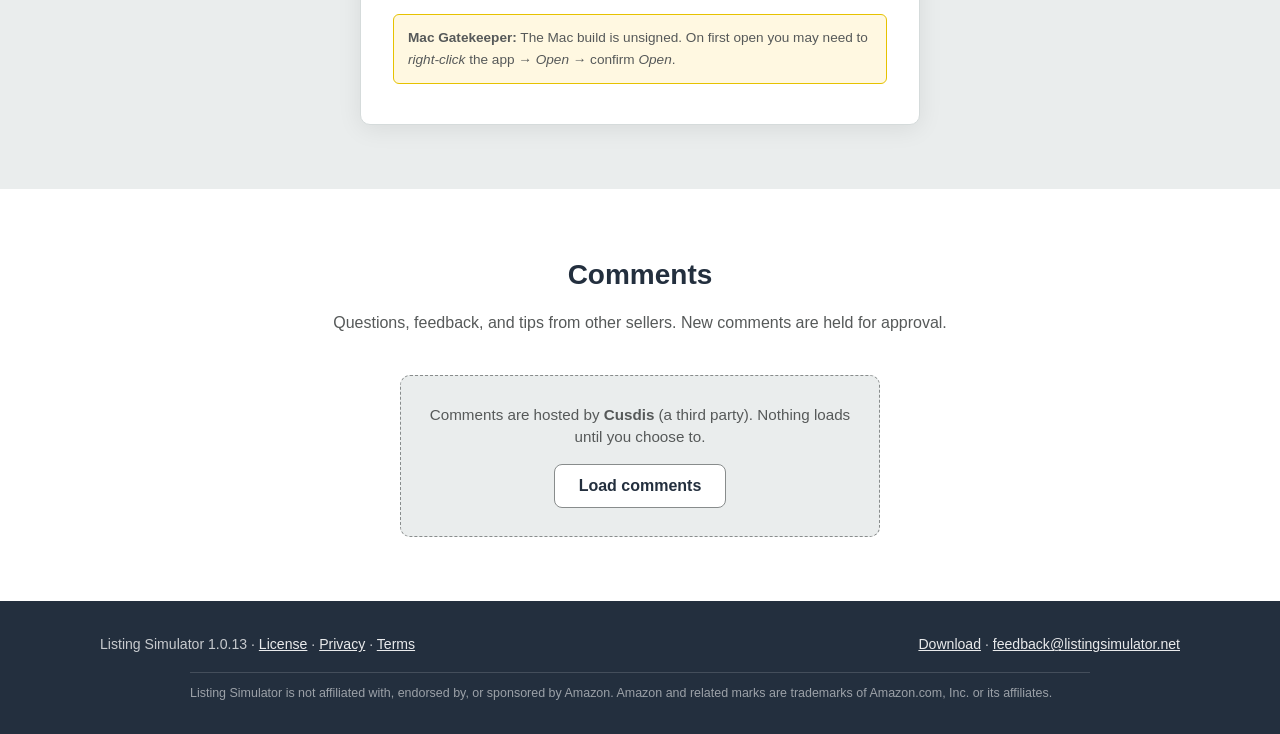
==== commit eeb0f7ac: "Update screenshot gallery for new images and selling-point albums. Rename studio/planner/report/refe" ====
--- a/index.html
+++ b/index.html
@@ -3,14 +3,14 @@
 <head>
   <meta charset="utf-8">
   <meta name="viewport" content="width=device-width, initial-scale=1">
-  <title>Amazon Listing Simulator — desktop catalog editor for Windows &amp; Mac</title>
-  <meta name="description" content="Listing Simulator is a Windows and Mac desktop app for Amazon Listing Specialists. Health Check, Create New Listing, FBA stock/Ships/package watch, Modify image editor, Create Catalog, and Export with health gate — all local on your PC.">
-  <meta name="keywords" content="Listing Simulator, Amazon catalog, Amazon listing tool, Excel catalog, Seller Central, export clones, variation family, listing health, FBA inventory, package size, image editor, Create New Listing">
+  <title>Amazon Listing Builder &amp; Optimization Software — Listing Simulator</title>
+  <meta name="description" content="Amazon listing builder and listing optimization software for Windows and Mac. Health Check and Export Health use your catalog’s Amazon rules. AI assist, Image Studio, Image Upload ZIP, Referral Fee export — flat-file workflow, no Amazon API. Built by Listing Specialists for Listing Specialists.">
+  <meta name="keywords" content="Amazon listing optimizer, Amazon listing optimization software, Amazon listing software, Amazon listing builder, AI Amazon listing generator, Amazon listing audit tool, Amazon product listing tool, Amazon listing optimization tool, Amazon listing management software, Amazon listing optimization for sellers, FBA listing optimization tool, Amazon listing quality checker, Amazon listing analyzer, Amazon listing rewrite tool, Amazon product title generator, Amazon bullet point generator, Amazon product description generator, FBA seller software, Listing Simulator">
   <link rel="canonical" href="https://listingsimulator.net/">
   <meta property="og:type" content="website">
   <meta property="og:url" content="https://listingsimulator.net/">
-  <meta property="og:title" content="Amazon Listing Simulator — desktop catalog editor for Windows &amp; Mac">
-  <meta property="og:description" content="Health Check, Listing Creation, Stock/Ships/Package watch, and a built-in image editor — plus Create Catalog and Export with health review. Your catalog never leaves your PC.">
+  <meta property="og:title" content="Amazon Listing Builder &amp; Optimization Software — Listing Simulator">
+  <meta property="og:description" content="Listing builder with Health Check on Amazon’s own rules, AI assist, Image Studio &amp; Image Upload, and flat-file catalog workflow — no Seller Central API. Your workbook stays on your PC.">
   <meta property="og:image" content="https://listingsimulator.net/assets/logo.png">
   <meta name="twitter:card" content="summary">
   <link rel="icon" href="assets/logo.png" type="image/png">
@@ -25,9 +25,9 @@
       <img src="assets/logo.png" alt="Listing Simulator logo" width="40" height="40">
       <span>Listing Simulator</span>
     </a>
-    <div class="header-stats" id="headerStats" aria-label="Public stats" title="Lifetime downloads and unique app sessions today (UTC)">
+    <div class="header-stats" id="headerStats" aria-label="Public stats" title="Total downloads and people using the app right now">
       <span class="stat"><span class="stat-lbl">Downloads</span> <strong id="statDownloads">—</strong></span>
-      <span class="stat"><span class="stat-lbl">Users today</span> <strong id="statDaily">—</strong></span>
+      <span class="stat"><span class="stat-lbl">Active users</span> <strong id="statActive">—</strong></span>
     </div>
     <button type="button" class="nav-toggle" id="navToggle" aria-label="Open menu">Menu</button>
     <nav class="site-nav" id="siteNav" aria-label="Main">
@@ -38,7 +38,7 @@
         <li><a href="#screenshots">Screenshots</a></li>
         <li><a href="#download">Download</a></li>
         <li><a href="#comments">Comments</a></li>
-        <li><a class="btn btn-primary btn-sm" id="navDownload" href="https://github.com/sdfghjmxzx/listing-simulator-website/releases/latest/download/Listing-Simulator-Setup-1.0.12.exe">Download</a></li>
+        <li><a class="btn btn-primary btn-sm" id="navDownload" href="https://github.com/sdfghjmxzx/listing-simulator-website/releases/latest/download/Listing-Simulator-Setup-1.0.13.exe">Download</a></li>
       </ul>
     </nav>
   </div>
@@ -49,24 +49,24 @@
   <section class="hero">
     <div class="container hero-grid">
       <div class="hero-copy">
-        <h1>Amazon Listing Simulator for your PC</h1>
-        <p class="hero-tagline">From Excel File to real Editing Tool</p>
+        <h1>Amazon listing builder for your PC</h1>
+        <p class="hero-tagline">Build listings in real time from the catalog Amazon already gives you — no API, no authorization</p>
         <p class="hero-lead">
-          Built for Amazon Listing Specialists on Windows and Mac. Open your catalog workbook locally —
-          run <strong>Health Check</strong>, create listings with <strong>Create New Listing</strong> / Make variation,
-          watch <strong>Stock, Ships &amp; Package</strong> size from an FBA report, and prepare images in the
-          built-in <strong>Modify image</strong> editor. Also: Create Catalog, Export with health gate, Merge, Compare, and optional AI (Aleksa).
-          Your catalog never leaves your computer.
+          Listing Simulator is <strong>listing optimization software</strong> built by Amazon Listing Specialists
+          for Amazon Listing Specialists. Open your Seller Central catalog Excel on Windows or Mac —
+          edit every field in a real UI, check work against <strong>Amazon’s own rules</strong>, use
+          <strong>AI</strong> you control (Aleksa + ManaQ1), prepare images in <strong>Image Studio</strong>,
+          and export with eyes open. Your catalog never leaves your computer.
         </p>
         <div class="hero-actions">
-          <a class="btn btn-primary" id="heroDownload" href="https://github.com/sdfghjmxzx/listing-simulator-website/releases/latest/download/Listing-Simulator-Setup-1.0.12.exe">Download for Windows</a>
-          <a class="btn btn-secondary" id="heroDownloadMac" href="https://github.com/sdfghjmxzx/listing-simulator-website/releases/latest/download/Listing-Simulator-1.0.12-mac.dmg">Download for Mac</a>
+          <a class="btn btn-primary" id="heroDownload" href="https://github.com/sdfghjmxzx/listing-simulator-website/releases/latest/download/Listing-Simulator-Setup-1.0.13.exe">Download for Windows</a>
+          <a class="btn btn-secondary" id="heroDownloadMac" href="https://github.com/sdfghjmxzx/listing-simulator-website/releases/latest/download/Listing-Simulator-1.0.13-mac.dmg">Download for Mac</a>
           <a class="btn btn-secondary" href="#how-it-works">See how it works</a>
         </div>
-        <p class="hero-meta" id="heroVersion">v1.0.11 · Windows 87 MB</p>
+        <p class="hero-meta" id="heroVersion">v1.0.13 · Windows 168 MB</p>
       </div>
       <div class="hero-visual">
-        <img src="assets/screenshots/health/01.png" alt="Listing Simulator — Inventory Health Check" width="640" height="400">
+        <img src="assets/screenshots/health/01.png" alt="Listing Simulator — see listing quality before you upload" width="640" height="400">
       </div>
     </div>
   </section>
@@ -75,20 +75,20 @@
     <div class="container">
       <div class="section-head">
         <h2>What is Listing Simulator?</h2>
-        <p>A local workspace for the Excel catalog files Amazon gives you — with health, stock, and image tools built in, without uploading your workbook to the cloud.</p>
+        <p>A desktop workspace for the flat-file catalog reports Amazon already gives you — build, check, image, plan, and export without connecting Seller Central through an API.</p>
       </div>
       <div class="feature-grid">
         <div class="feature-card">
-          <h3>Local &amp; private</h3>
-          <p>Open, edit, and save on your machine. Nothing is hosted on our servers. Your API keys for optional AI stay in your user profile.</p>
-        </div>
-        <div class="feature-card">
-          <h3>Built for Amazon templates</h3>
-          <p>Works with catalog reports (.xlsx, .xlsm, .xls). Find Catalog and Bind Rules keep the workbook aligned with Amazon’s sheet structure.</p>
-        </div>
-        <div class="feature-card">
-          <h3>Clones, not raw Data rows</h3>
-          <p>Edit working copies in Clones. Health Check and Export Health catch issues before you upload one family (or a few) — not the whole catalog at once.</p>
+          <h3>Open the file. Start working.</h3>
+          <p>No SP-API, no Seller Central login inside the app. Everyone can use it — open the Excel catalog on your machine and go.</p>
+        </div>
+        <div class="feature-card">
+          <h3>See problems before Amazon does</h3>
+          <p>Checks follow the Must / required logic for <em>your</em> catalog type — so “health” means real upload risk, not a generic score.</p>
+        </div>
+        <div class="feature-card">
+          <h3>Built for listing specialists</h3>
+          <p>Full inventory view, live listing preview, families, Referral Fee-ready files, images, reports, and planning — depth when you need it, without drowning the homepage.</p>
         </div>
       </div>
     </div>
@@ -97,45 +97,52 @@
   <section id="features">
     <div class="container">
       <div class="section-head">
-        <h2>Features</h2>
-        <p>The game changers — from health to images to upload.</p>
+        <h2>What you can do</h2>
+        <p>The capabilities that matter. The app is deep underneath — these are the selling points.</p>
       </div>
       <div class="feature-grid feature-grid-highlight">
         <div class="feature-card feature-card-highlight">
-          <h3>Health Check</h3>
-          <p>Listing, inventory bars (Listing / SKU / Family), and gallery health — plus filters and Low stock. Catch missing Must fields before Amazon does.</p>
-        </div>
-        <div class="feature-card feature-card-highlight">
-          <h3>Listing Creation</h3>
-          <p>Create New Listing with Rules-driven Must fields, then Make variation to copy from a child or standalone and grow a family on Clones.</p>
-        </div>
-        <div class="feature-card feature-card-highlight">
-          <h3>Stock, Ships &amp; Package watch</h3>
-          <p>Link an FBA Inventory Report for stock and Ships (FBA/FBM). Watch package size tiers (XS–4XL) with Pre 2027 / Post 2027 rules.</p>
-        </div>
-        <div class="feature-card feature-card-highlight">
-          <h3>Image editor</h3>
-          <p>Modify image: crop, zoom, aspect presets, and local background remove — plus gallery AI generate/customize when you connect your key.</p>
-        </div>
-        <div class="feature-card">
-          <h3>Create Catalog</h3>
-          <p>Build a local Families / Standalones folder and download listing images — a snapshot for your workflow, not an Amazon upload.</p>
-        </div>
-        <div class="feature-card">
-          <h3>Export with health gate</h3>
-          <p>Export focused clone feeds. Export Health flags likely rejects vs advisory gaps so you can fix or continue with eyes open.</p>
-        </div>
-      </div>
-      <div class="feature-also">
-        <h3 class="feature-also-title">Also included</h3>
-        <ul class="feature-also-list">
-          <li><strong>Merge catalog</strong> — pull a fresh inventory file while keeping Clones, Notes, and history.</li>
-          <li><strong>Compare mode</strong> — two listings side by side with cross copy/paste and AI context.</li>
-          <li><strong>Pins</strong> — pin families to a Pinned panel for quick return.</li>
-          <li><strong>View sheets</strong> — Data / Clones / Notes grids with filters, Lookup, and Save sheet.</li>
-          <li><strong>Optional AI (Aleksa)</strong> — chat, field enhance, inventory scan, and gallery image tools with your own API key.</li>
-        </ul>
-      </div>
+          <h3>Listing builder</h3>
+          <p>Build listings and see how they look in real time. Create and edit families and every field in the UI — no digging in the flat file. Copy work, compare side by side, pin what you’re on, and use Referral Fee Connector to shape the workbook into ready upload files. Full inventory view included.</p>
+        </div>
+        <div class="feature-card feature-card-highlight">
+          <h3>Flat-file — no API</h3>
+          <p>Work from the catalog / inventory Excel Amazon already gives you. No authorization dance, no Seller Central API. Open, edit, save, export on your PC.</p>
+        </div>
+        <div class="feature-card feature-card-highlight">
+          <h3>Health Check (Amazon’s rules)</h3>
+          <p>Before you upload, see what’s missing or wrong against the same required-field logic Amazon expects for that catalog — explained in plain language on inventory and inside each listing.</p>
+        </div>
+        <div class="feature-card feature-card-highlight">
+          <h3>AI — Aleksa + ManaQ1</h3>
+          <p>Aleksa understands your catalog and the listing you have open and can help; you bring your own assistant with your own API key. ManaQ1 helps rewrite and enhance fields. You Accept — nothing ships without you.</p>
+        </div>
+        <div class="feature-card feature-card-highlight">
+          <h3>Image Studio &amp; bulk upload</h3>
+          <p>Remove background, upscale, enhance, resize. Studio tools for Amazon listing images — including enhance, catalog image scan, and bulk gallery generation. Bulk Image Upload packs the catalog ready for Image Manager.</p>
+        </div>
+        <div class="feature-card feature-card-highlight">
+          <h3>Export Health</h3>
+          <p>When you export, the app showcases errors clearly — what will likely reject vs what’s advisory — so you fix with eyes open before the file hits Amazon.</p>
+        </div>
+        <div class="feature-card">
+          <h3>Catalog create &amp; sync</h3>
+          <p>Download the catalog as a local hierarchy — Families and Standalones folder by folder — so you can browse and work offline. Merge a fresh inventory file anytime to stay current while keeping the edits you already made.</p>
+        </div>
+        <div class="feature-card">
+          <h3>Report creation</h3>
+          <p>Build an Excel report of what matters to you automatically — choose the fields you care about, get the workbook in seconds.</p>
+        </div>
+        <div class="feature-card">
+          <h3>Inventory Planner</h3>
+          <p>Plan inventory and forecast from your data. Optimizer and AI optimizer where available, plus a fee calculator so storage and fee decisions aren’t a guess.</p>
+        </div>
+        <div class="feature-card">
+          <h3>View Sheets</h3>
+          <p>Need the grid? Open the Excel sheets in-app and edit them directly — same workbook, no separate spreadsheet detour.</p>
+        </div>
+      </div>
+      <p class="feature-soft">Also: Manual in the app, sample catalog, auto-update, and 12 languages.</p>
     </div>
   </section>
 
@@ -143,31 +150,30 @@
     <div class="container">
       <div class="section-head">
         <h2>How it works</h2>
-        <p>Typical flow from Seller Central to upload.</p>
+        <p>From Seller Central file to upload — still no API.</p>
       </div>
       <div class="steps">
         <div class="step">
           <div class="step-num">1</div>
           <h3>Get your catalog</h3>
-          <p>Download an inventory / catalog report from Seller Central and save the Excel file. Optionally keep an FBA Inventory Report for stock and Ships.</p>
+          <p>Download the inventory / catalog report from Seller Central. That’s your flat file — nothing else to authorize.</p>
         </div>
         <div class="step">
           <div class="step-num">2</div>
-          <h3>Open &amp; bind</h3>
-          <p>Open catalog in Listing Simulator. Use Find Catalog and Bind Rules if the banners ask. Link FBA when you want Stock / Ships / Package watch.</p>
+          <h3>Open &amp; build</h3>
+          <p>Open it in Listing Simulator. Work the full inventory, create or edit listings and families in the UI, and use AI or Image Studio when it helps.</p>
         </div>
         <div class="step">
           <div class="step-num">3</div>
-          <h3>Create &amp; edit</h3>
-          <p>Open a row or Create New Listing. Create Clone, edit copy and gallery (Modify image), run Health Check, then Save.</p>
+          <h3>Check quality</h3>
+          <p>Run Health Check so required-field problems show up before Amazon sees them. Plan stock or pull a report if you need the spreadsheet view.</p>
         </div>
         <div class="step">
           <div class="step-num">4</div>
-          <h3>Export with health review</h3>
-          <p>Export one family (or a few). Review Export Health (likely rejects vs advisory), open the file, then upload to Amazon.</p>
-        </div>
-      </div>
-
+          <h3>Export with eyes open</h3>
+          <p>Export the families you need. Export Health surfaces errors; fix or continue knowingly, then upload.</p>
+        </div>
+      </div>
     </div>
   </section>
 
@@ -175,7 +181,7 @@
     <div class="container">
       <div class="section-head">
         <h2>Screenshots</h2>
-        <p>Click a topic to open the gallery. Arrow through every image — Health, Listing Creation, Stock &amp; Package, Image editor, Catalog &amp; Export, and more.</p>
+        <p>Click a topic to open the gallery — builder, health, studio, export, reports, planner, and more.</p>
       </div>
       <div class="gallery" id="galleryAlbums" aria-label="Screenshot albums"></div>
     </div>
@@ -206,11 +212,11 @@
       </div>
       <div class="download-box">
         <div class="download-actions">
-          <a class="btn btn-primary" id="downloadBtn" href="https://github.com/sdfghjmxzx/listing-simulator-website/releases/latest/download/Listing-Simulator-Setup-1.0.12.exe">Download for Windows</a>
-          <a class="btn btn-secondary" id="downloadBtnMac" href="https://github.com/sdfghjmxzx/listing-simulator-website/releases/latest/download/Listing-Simulator-1.0.12-mac.dmg">Download for Mac</a>
-        </div>
-        <p id="downloadVersion">v1.0.11 · Windows 87 MB</p>
-        <p id="downloadVersionMac">v1.0.11 · Mac 108 MB</p>
+          <a class="btn btn-primary" id="downloadBtn" href="https://github.com/sdfghjmxzx/listing-simulator-website/releases/latest/download/Listing-Simulator-Setup-1.0.13.exe">Download for Windows</a>
+          <a class="btn btn-secondary" id="downloadBtnMac" href="https://github.com/sdfghjmxzx/listing-simulator-website/releases/latest/download/Listing-Simulator-1.0.13-mac.dmg">Download for Mac</a>
+        </div>
+        <p id="downloadVersion">v1.0.13 · Windows 168 MB</p>
+        <p id="downloadVersionMac">v1.0.13 · Mac 163 MB</p>
         <div class="download-reqs">
           <strong>Requirements</strong>
           <ul>
@@ -231,6 +237,14 @@
     </div>
   </section>
 
+  <!-- Product-fit SEO phrases (not shown in the UI). Curated from Rank CSV — real capabilities only. -->
+  <div class="seo-phrase-bank" aria-hidden="true">
+    <p>Listing Simulator is Amazon listing optimization software and an Amazon listing builder for sellers who work from flat-file catalog reports.</p>
+    <p>Use it as an Amazon listing optimizer and Amazon listing audit tool with Health Check and Export Health as a listing quality checker and listing analyzer.</p>
+    <p>AI Amazon listing generator support helps rewrite titles, bullet points, and descriptions; Image Studio and Image Upload support product listing image workflows.</p>
+    <p>Amazon listing management software for Windows and Mac with FBA listing optimization tool features for stock, Ships, and package size — Amazon listing optimization for sellers, no Seller Central API required.</p>
+  </div>
+
   <section id="comments" hidden>
     <div class="container">
       <div class="section-head">
@@ -251,13 +265,13 @@
 <footer class="site-footer">
   <div class="container footer-inner">
     <div>
-      <span id="footerVersion">Listing Simulator 1.0.11</span>
+      <span id="footerVersion">Listing Simulator 1.0.13</span>
       · <a href="/license.html">License</a>
       · <a href="/privacy.html">Privacy</a>
       · <a href="/terms.html">Terms</a>
     </div>
     <div>
-      <a id="footerDownload" href="https://github.com/sdfghjmxzx/listing-simulator-website/releases/latest/download/Listing-Simulator-Setup-1.0.12.exe">Download</a>
+      <a id="footerDownload" href="https://github.com/sdfghjmxzx/listing-simulator-website/releases/latest/download/Listing-Simulator-Setup-1.0.13.exe">Download</a>
       · <a id="feedbackMail" href="mailto:feedback@listingsimulator.net">feedback@listingsimulator.net</a>
     </div>
   </div>
--- a/css/style.css
+++ b/css/style.css
@@ -286,37 +286,11 @@
   box-shadow: inset 0 0 0 1px rgba(231, 118, 0, 0.12);
 }
 
-.feature-also {
-  margin-top: 32px;
-  padding: 24px 28px;
-  background: var(--bg);
-  border: 1px solid #d5dbdb;
-  border-radius: var(--radius);
-}
-
-.feature-also-title {
-  margin: 0 0 12px;
-  font-size: 1.05rem;
-  color: var(--navy);
-}
-
-.feature-also-list {
-  margin: 0;
-  padding-left: 1.2rem;
-  color: var(--muted);
-  font-size: 0.95rem;
-}
-
-.feature-also-list li {
-  margin-bottom: 8px;
-}
-
-.feature-also-list li:last-child {
-  margin-bottom: 0;
-}
-
-.feature-also-list strong {
-  color: var(--navy);
+.feature-soft {
+  margin: 28px 0 0;
+  font-size: 0.9rem;
+  color: var(--muted);
+  text-align: center;
 }
 
 /* Steps */
@@ -845,3 +819,16 @@
   color: var(--muted);
   margin: 0;
 }
+
+/* Product-fit SEO phrases — present in HTML, not shown in the UI */
+.seo-phrase-bank {
+  position: absolute;
+  width: 1px;
+  height: 1px;
+  padding: 0;
+  margin: -1px;
+  overflow: hidden;
+  clip: rect(0, 0, 0, 0);
+  white-space: nowrap;
+  border: 0;
+}
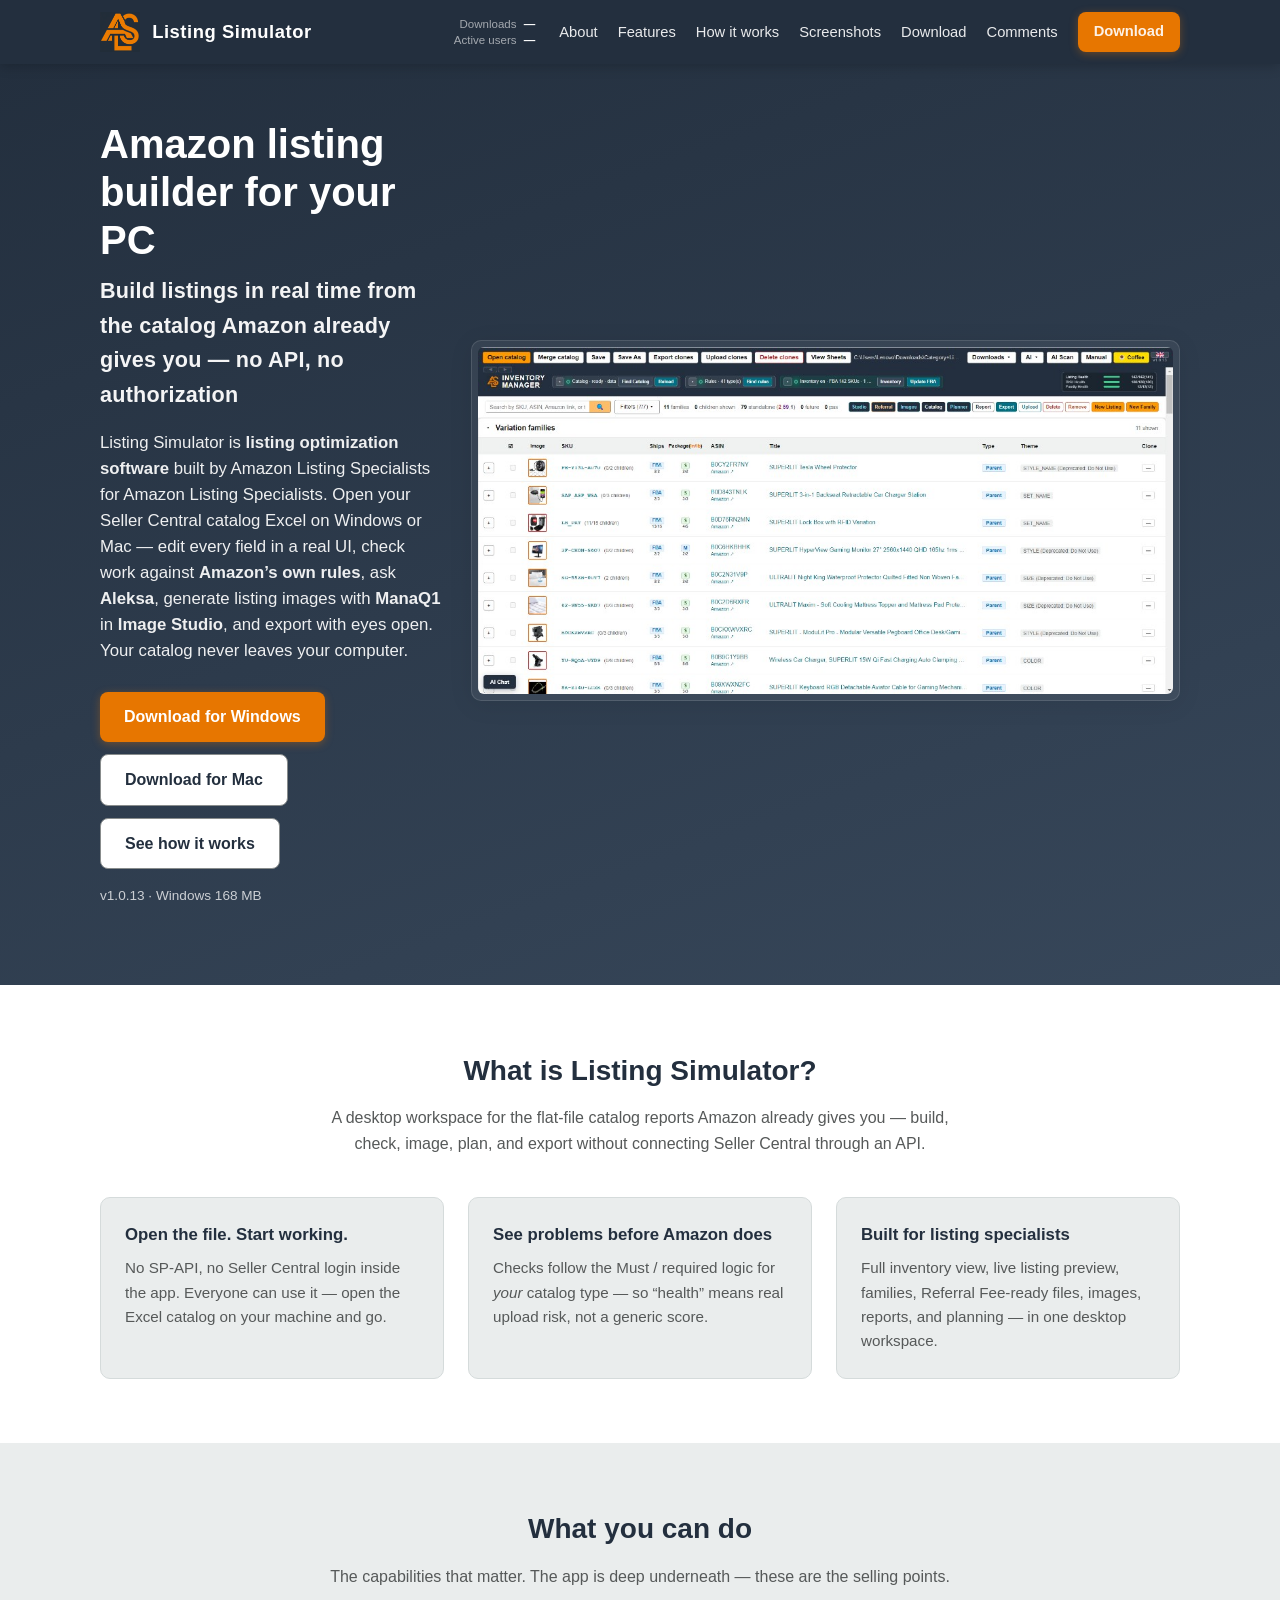
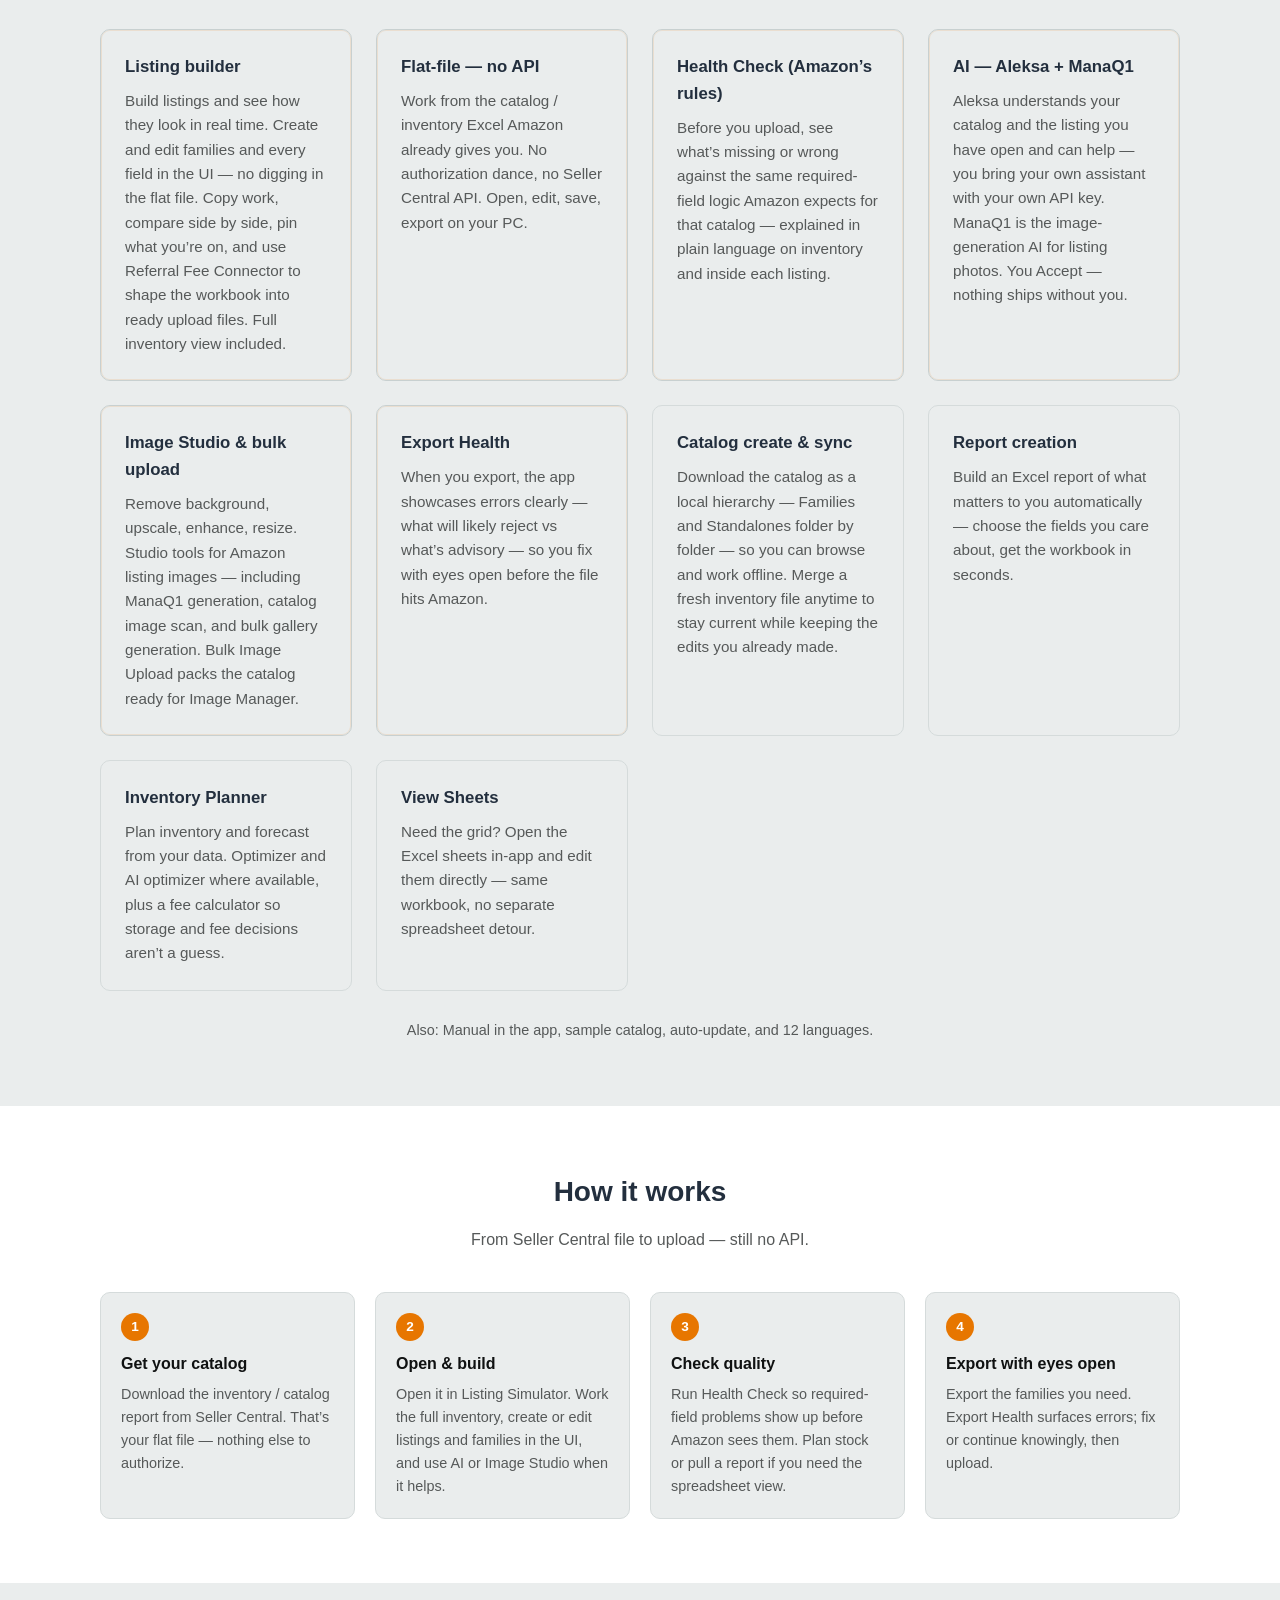
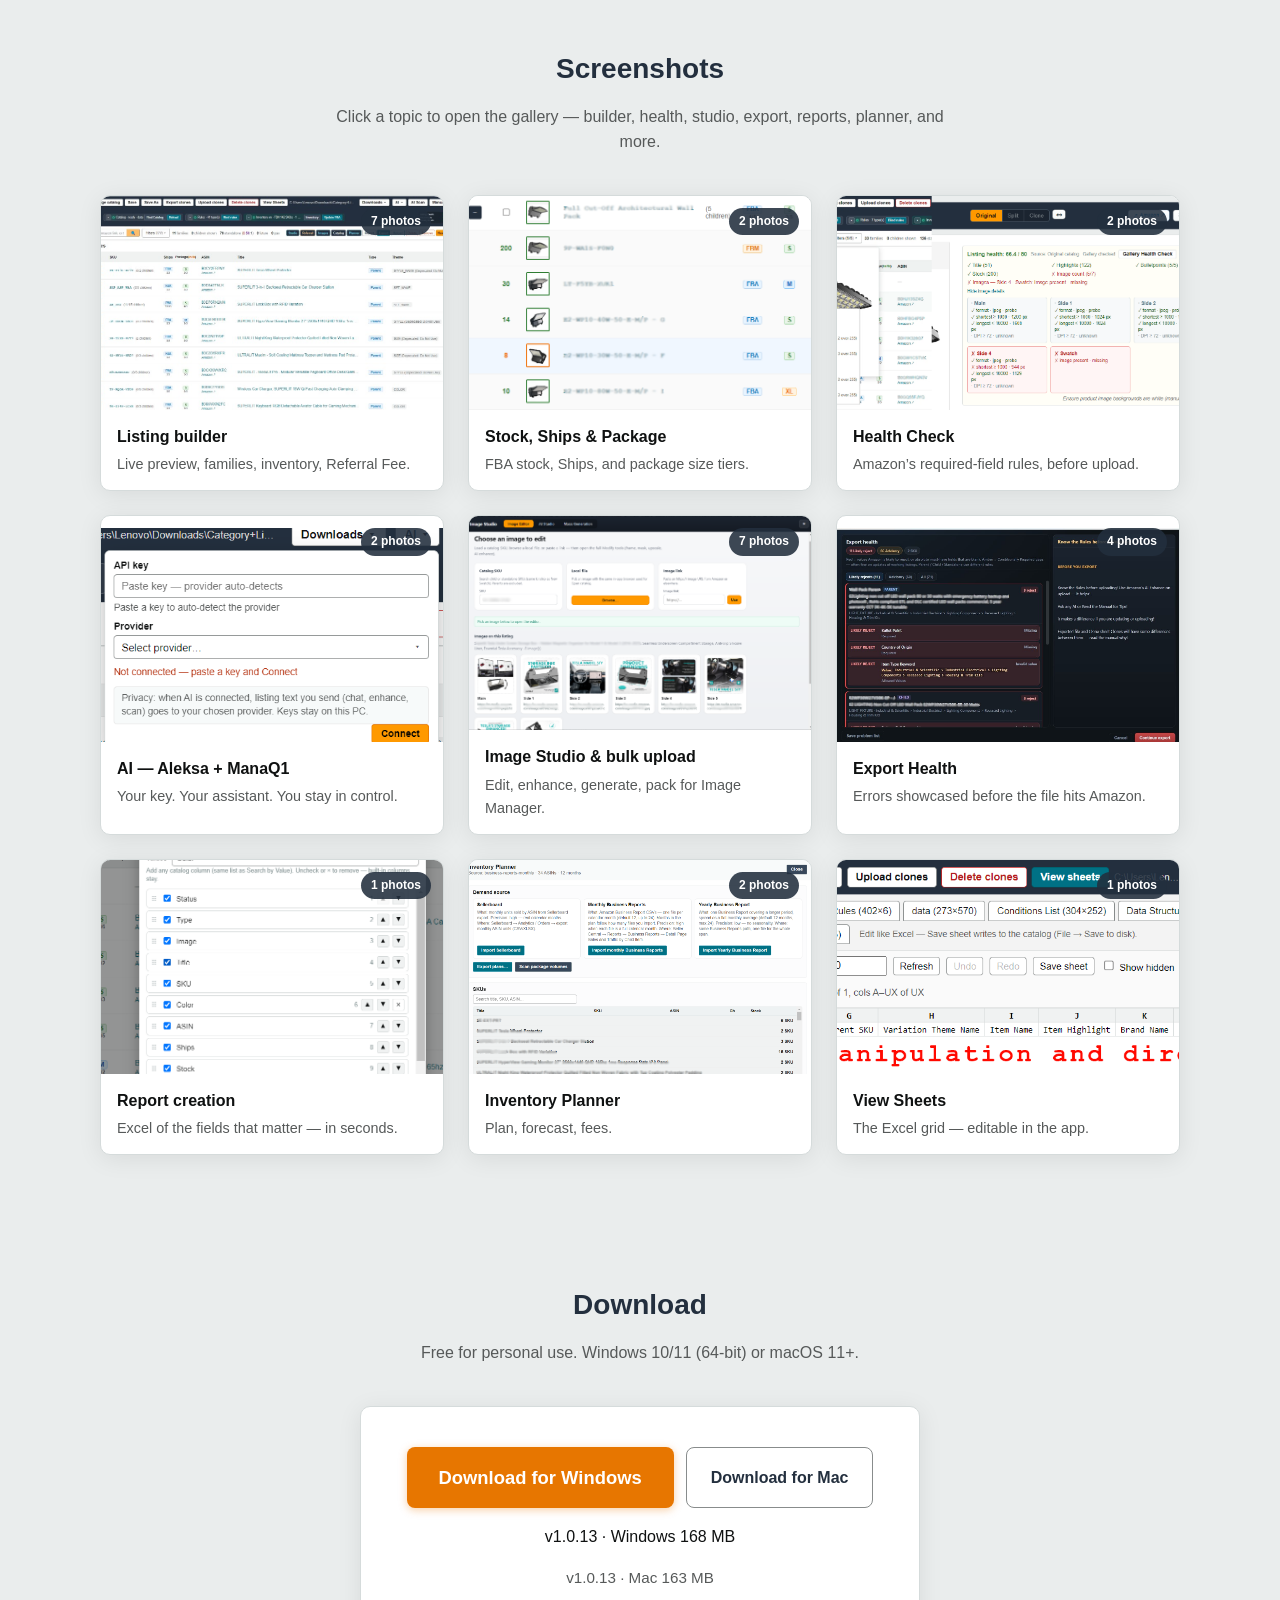
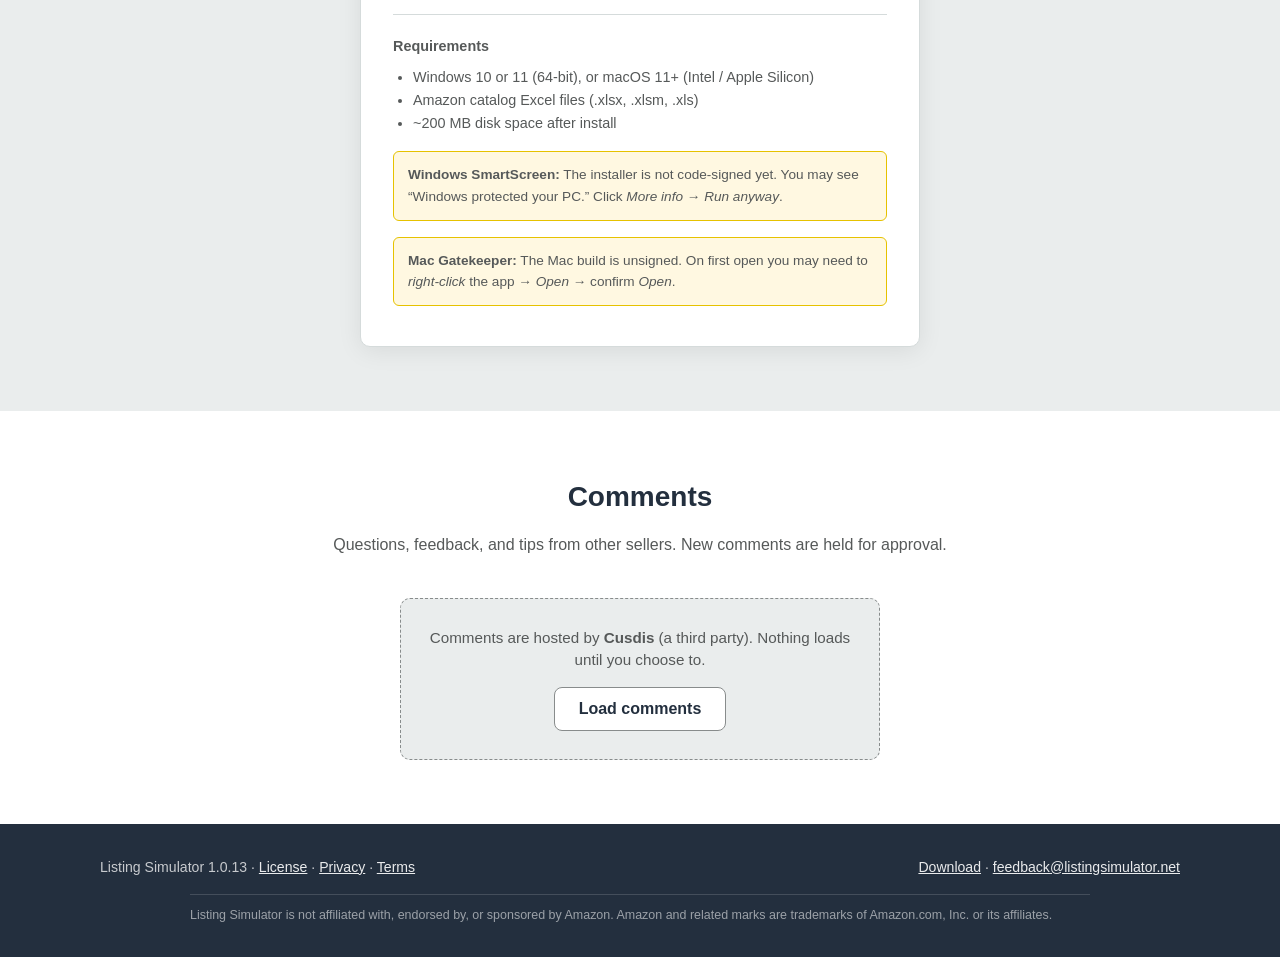
==== commit c1a64980: "Route all legacy downloads and update feeds to GitHub Latest 1.0.13. Also fix hero inventory shot, M" ====
--- a/index.html
+++ b/index.html
@@ -54,9 +54,9 @@
         <p class="hero-lead">
           Listing Simulator is <strong>listing optimization software</strong> built by Amazon Listing Specialists
           for Amazon Listing Specialists. Open your Seller Central catalog Excel on Windows or Mac —
-          edit every field in a real UI, check work against <strong>Amazon’s own rules</strong>, use
-          <strong>AI</strong> you control (Aleksa + ManaQ1), prepare images in <strong>Image Studio</strong>,
-          and export with eyes open. Your catalog never leaves your computer.
+          edit every field in a real UI, check work against <strong>Amazon’s own rules</strong>, ask
+          <strong>Aleksa</strong>, generate listing images with <strong>ManaQ1</strong> in
+          <strong>Image Studio</strong>, and export with eyes open. Your catalog never leaves your computer.
         </p>
         <div class="hero-actions">
           <a class="btn btn-primary" id="heroDownload" href="https://github.com/sdfghjmxzx/listing-simulator-website/releases/latest/download/Listing-Simulator-Setup-1.0.13.exe">Download for Windows</a>
@@ -66,7 +66,7 @@
         <p class="hero-meta" id="heroVersion">v1.0.13 · Windows 168 MB</p>
       </div>
       <div class="hero-visual">
-        <img src="assets/screenshots/health/01.png" alt="Listing Simulator — see listing quality before you upload" width="640" height="400">
+        <img src="assets/screenshots/hero.png" alt="Listing Simulator — Inventory Manager full catalog view" width="1280" height="720">
       </div>
     </div>
   </section>
@@ -88,7 +88,7 @@
         </div>
         <div class="feature-card">
           <h3>Built for listing specialists</h3>
-          <p>Full inventory view, live listing preview, families, Referral Fee-ready files, images, reports, and planning — depth when you need it, without drowning the homepage.</p>
+          <p>Full inventory view, live listing preview, families, Referral Fee-ready files, images, reports, and planning — in one desktop workspace.</p>
         </div>
       </div>
     </div>
@@ -115,11 +115,11 @@
         </div>
         <div class="feature-card feature-card-highlight">
           <h3>AI — Aleksa + ManaQ1</h3>
-          <p>Aleksa understands your catalog and the listing you have open and can help; you bring your own assistant with your own API key. ManaQ1 helps rewrite and enhance fields. You Accept — nothing ships without you.</p>
+          <p>Aleksa understands your catalog and the listing you have open and can help — you bring your own assistant with your own API key. ManaQ1 is the image-generation AI for listing photos. You Accept — nothing ships without you.</p>
         </div>
         <div class="feature-card feature-card-highlight">
           <h3>Image Studio &amp; bulk upload</h3>
-          <p>Remove background, upscale, enhance, resize. Studio tools for Amazon listing images — including enhance, catalog image scan, and bulk gallery generation. Bulk Image Upload packs the catalog ready for Image Manager.</p>
+          <p>Remove background, upscale, enhance, resize. Studio tools for Amazon listing images — including ManaQ1 generation, catalog image scan, and bulk gallery generation. Bulk Image Upload packs the catalog ready for Image Manager.</p>
         </div>
         <div class="feature-card feature-card-highlight">
           <h3>Export Health</h3>
--- a/css/style.css
+++ b/css/style.css
@@ -172,8 +172,8 @@
 
 .hero-grid {
   display: grid;
-  grid-template-columns: 1fr 1fr;
-  gap: 40px;
+  grid-template-columns: minmax(260px, 0.75fr) minmax(380px, 1.55fr);
+  gap: 28px;
   align-items: center;
 }
 
@@ -216,13 +216,19 @@
   background: rgba(255, 255, 255, 0.06);
   border: 1px solid rgba(255, 255, 255, 0.12);
   border-radius: var(--radius);
-  padding: 12px;
+  padding: 6px;
   box-shadow: var(--shadow);
+  min-width: 0;
 }
 
 .hero-visual img {
   border-radius: 6px;
   width: 100%;
+  height: auto;
+  display: block;
+  min-height: 280px;
+  object-fit: cover;
+  object-position: top left;
 }
 
 /* Sections */
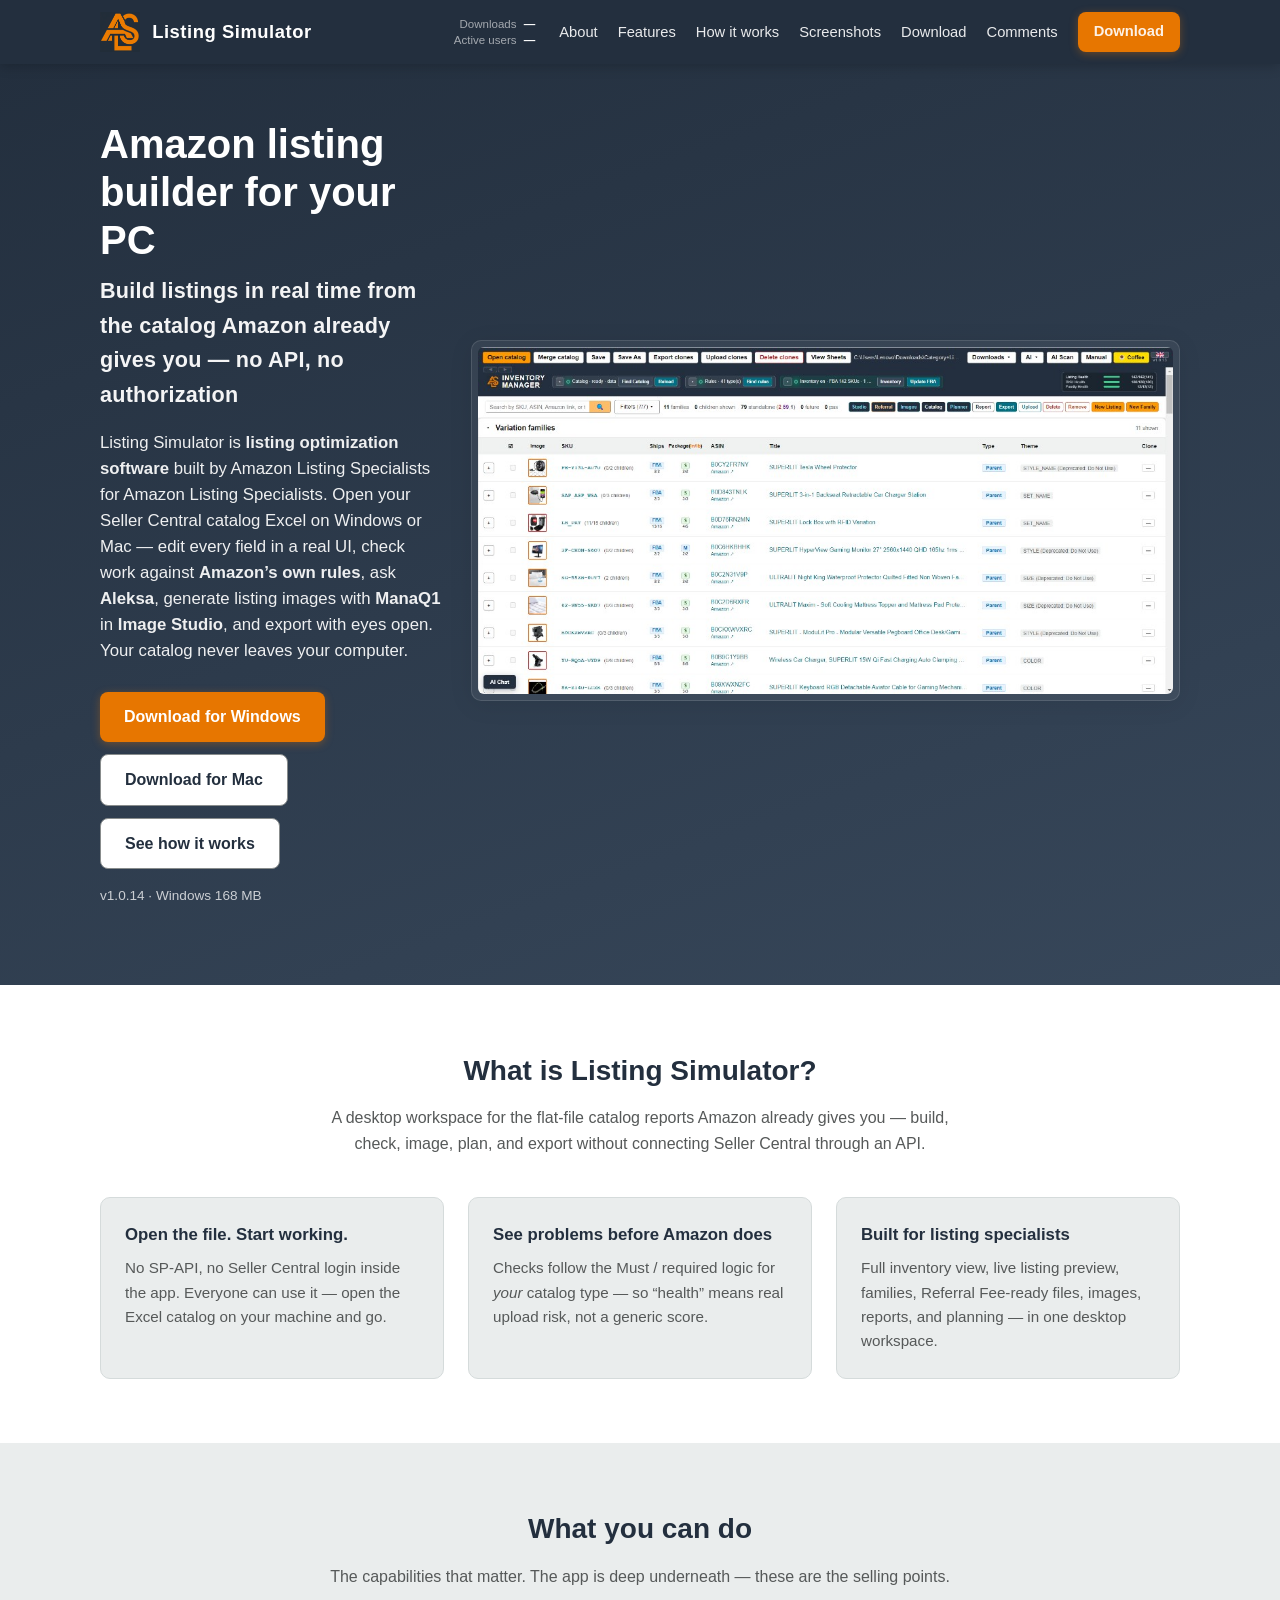
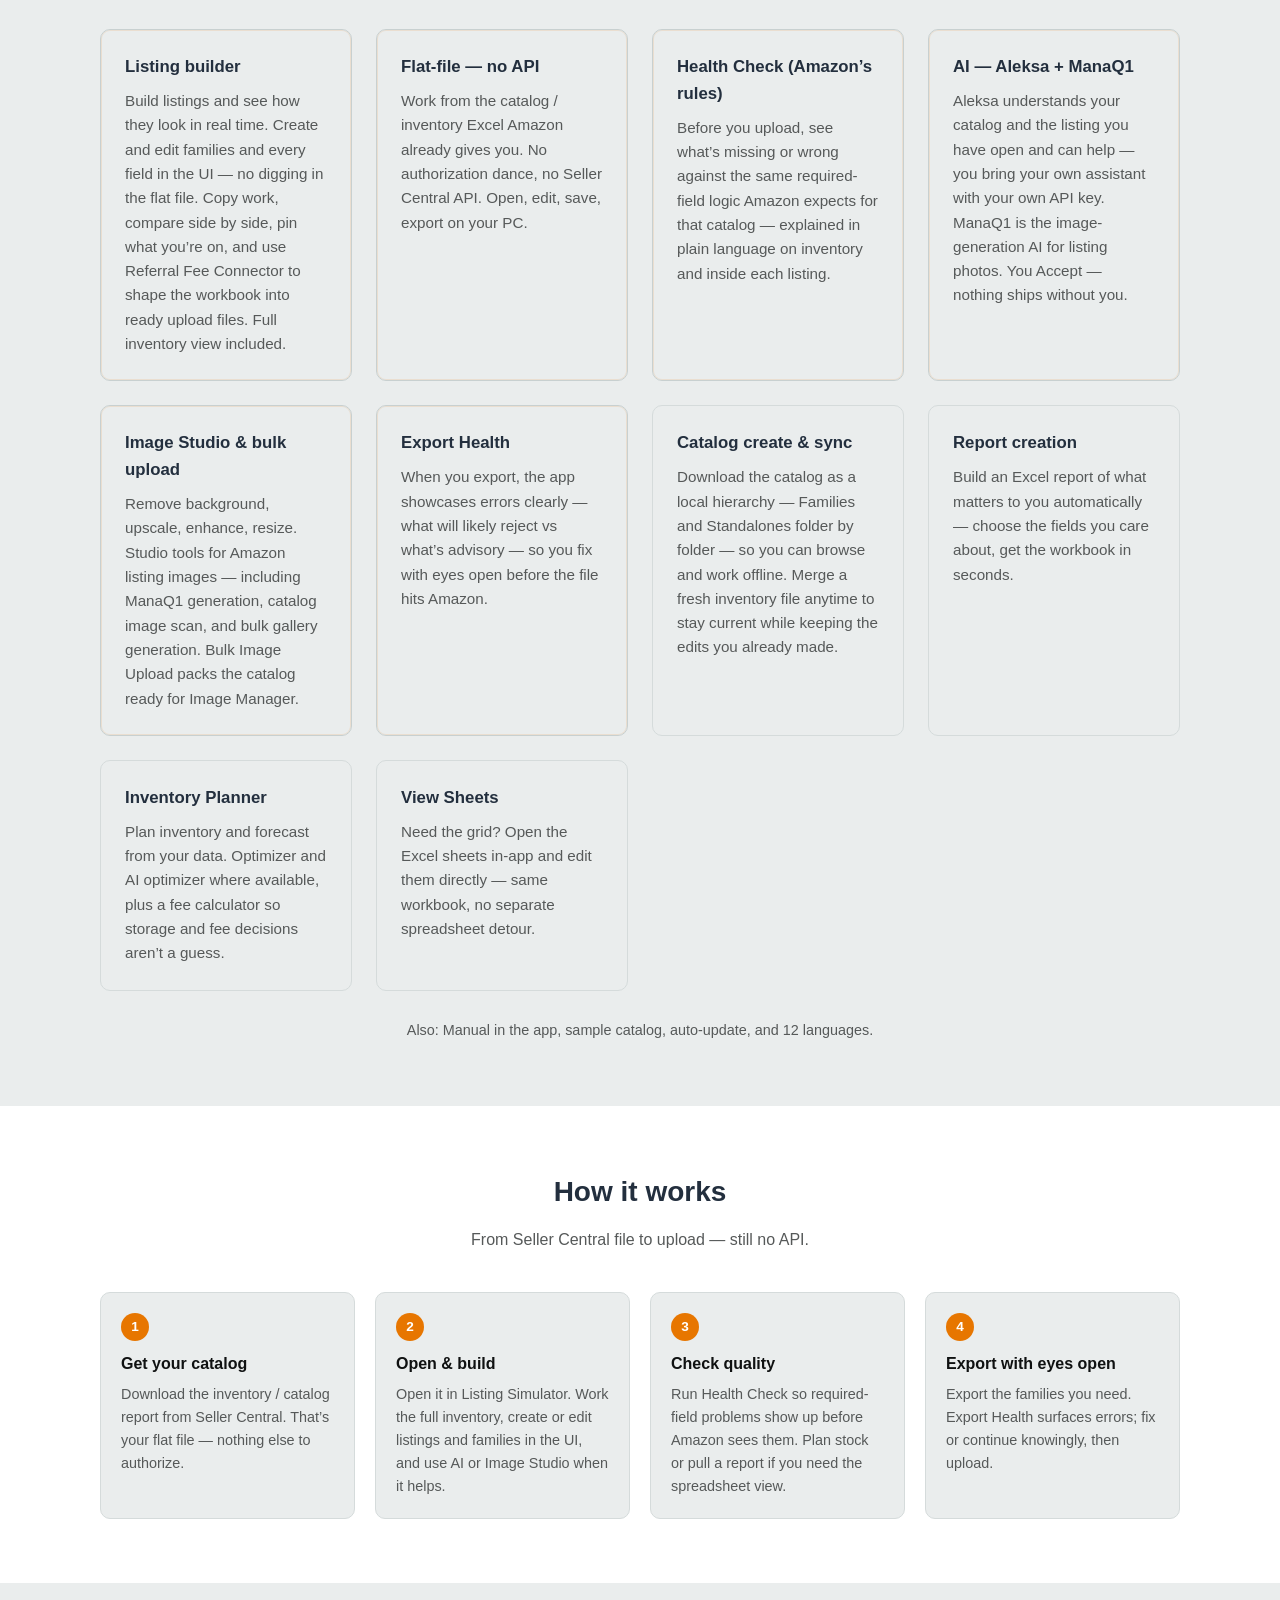
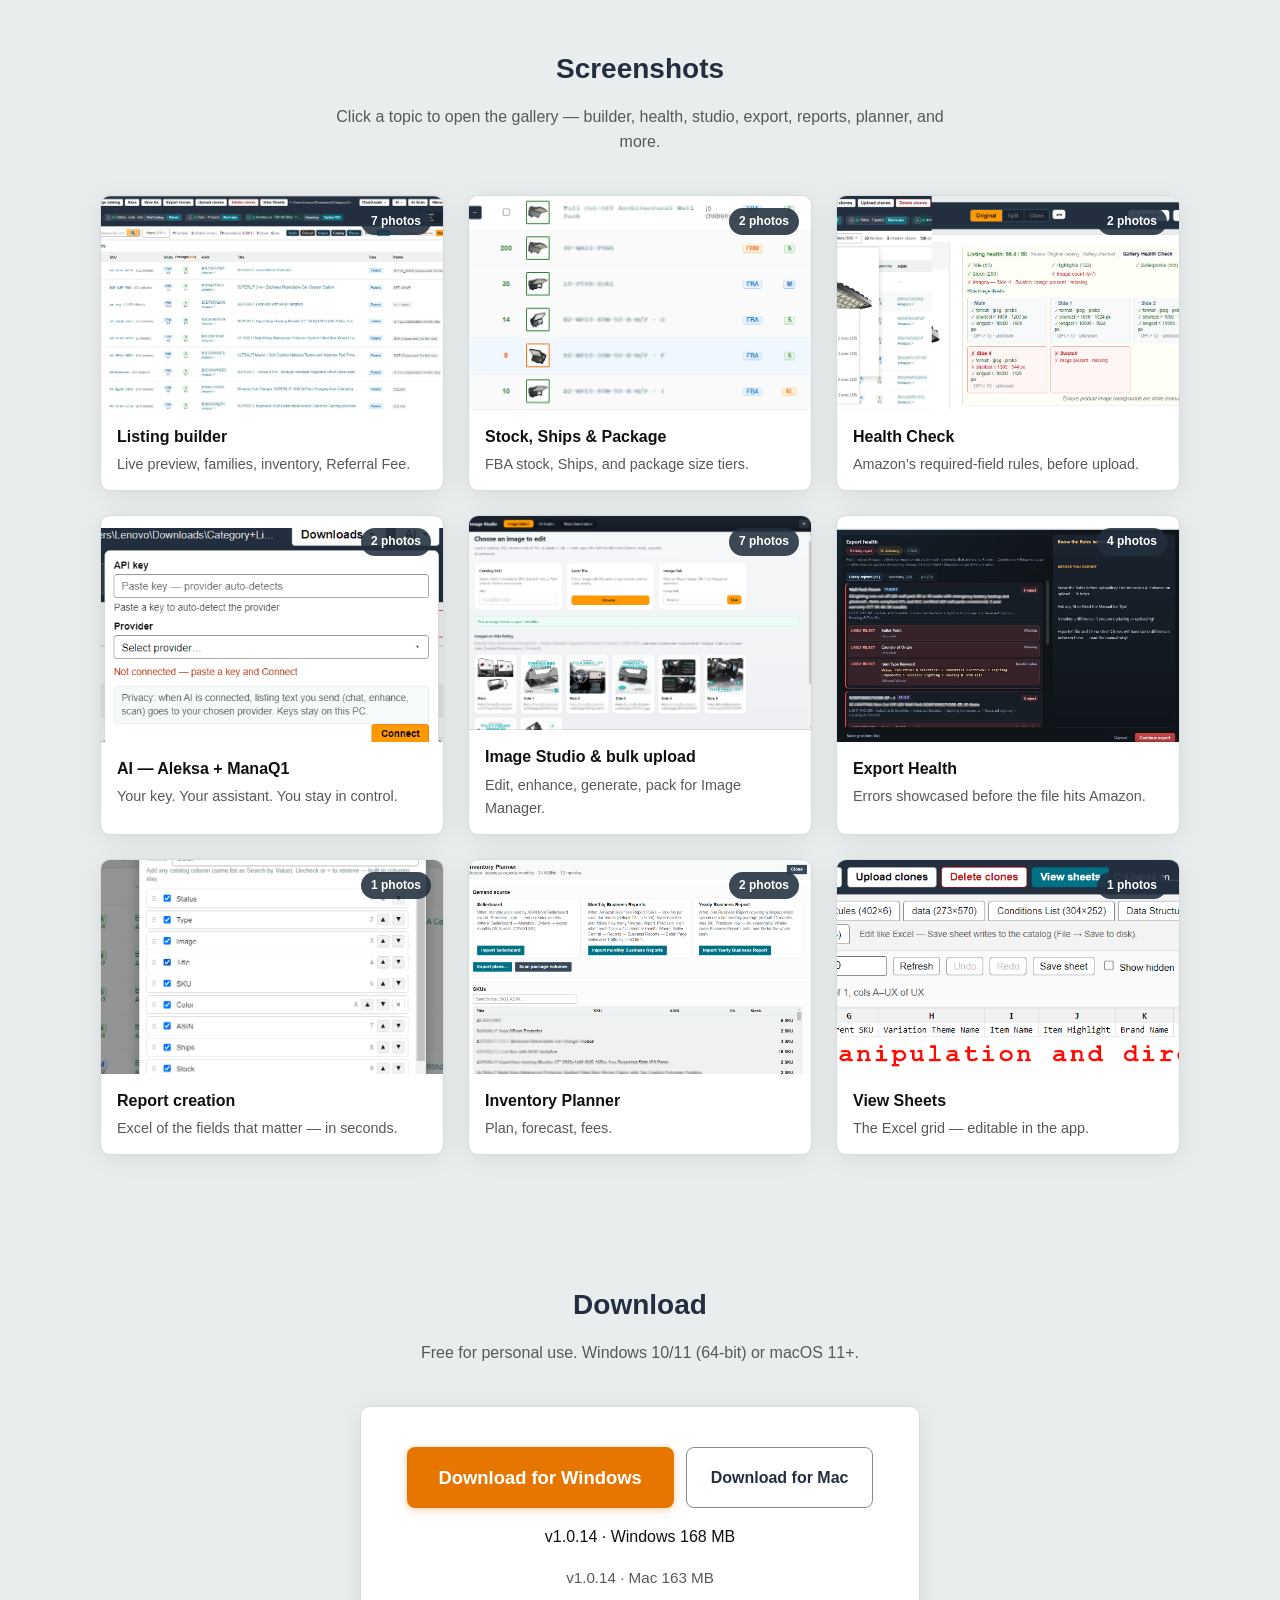
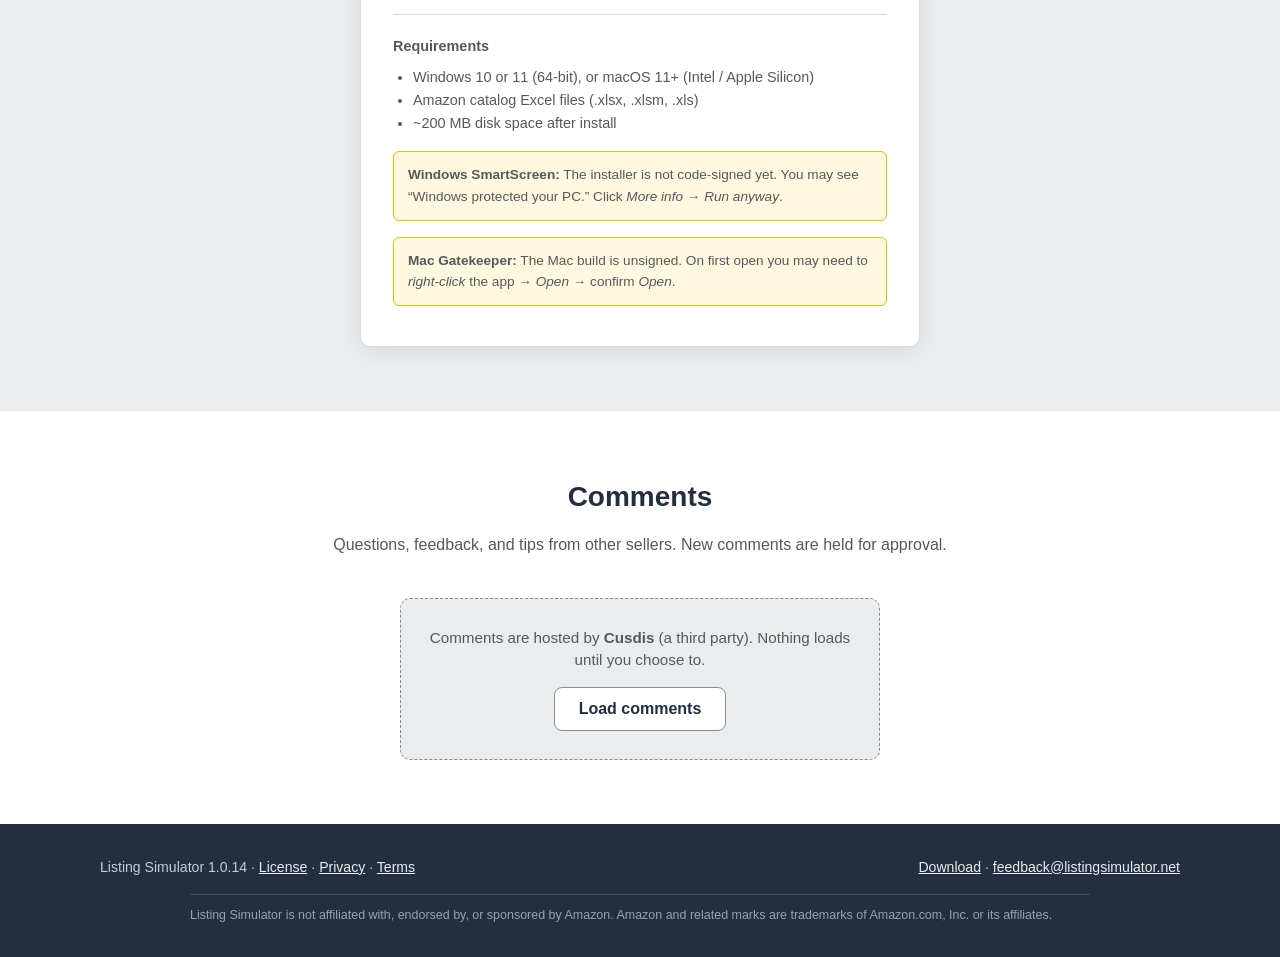
==== commit ede47aba: "Point site and update bridges at Listing Simulator 1.0.14. New version clears stuck 1.0.13 sha512 mi" ====
--- a/index.html
+++ b/index.html
@@ -38,7 +38,7 @@
         <li><a href="#screenshots">Screenshots</a></li>
         <li><a href="#download">Download</a></li>
         <li><a href="#comments">Comments</a></li>
-        <li><a class="btn btn-primary btn-sm" id="navDownload" href="https://github.com/sdfghjmxzx/listing-simulator-website/releases/latest/download/Listing-Simulator-Setup-1.0.13.exe">Download</a></li>
+        <li><a class="btn btn-primary btn-sm" id="navDownload" href="https://github.com/sdfghjmxzx/listing-simulator-website/releases/latest/download/Listing-Simulator-Setup-1.0.14.exe">Download</a></li>
       </ul>
     </nav>
   </div>
@@ -59,11 +59,11 @@
           <strong>Image Studio</strong>, and export with eyes open. Your catalog never leaves your computer.
         </p>
         <div class="hero-actions">
-          <a class="btn btn-primary" id="heroDownload" href="https://github.com/sdfghjmxzx/listing-simulator-website/releases/latest/download/Listing-Simulator-Setup-1.0.13.exe">Download for Windows</a>
-          <a class="btn btn-secondary" id="heroDownloadMac" href="https://github.com/sdfghjmxzx/listing-simulator-website/releases/latest/download/Listing-Simulator-1.0.13-mac.dmg">Download for Mac</a>
+          <a class="btn btn-primary" id="heroDownload" href="https://github.com/sdfghjmxzx/listing-simulator-website/releases/latest/download/Listing-Simulator-Setup-1.0.14.exe">Download for Windows</a>
+          <a class="btn btn-secondary" id="heroDownloadMac" href="https://github.com/sdfghjmxzx/listing-simulator-website/releases/latest/download/Listing-Simulator-1.0.14-mac.dmg">Download for Mac</a>
           <a class="btn btn-secondary" href="#how-it-works">See how it works</a>
         </div>
-        <p class="hero-meta" id="heroVersion">v1.0.13 · Windows 168 MB</p>
+        <p class="hero-meta" id="heroVersion">v1.0.14 · Windows 168 MB</p>
       </div>
       <div class="hero-visual">
         <img src="assets/screenshots/hero.png" alt="Listing Simulator — Inventory Manager full catalog view" width="1280" height="720">
@@ -212,11 +212,11 @@
       </div>
       <div class="download-box">
         <div class="download-actions">
-          <a class="btn btn-primary" id="downloadBtn" href="https://github.com/sdfghjmxzx/listing-simulator-website/releases/latest/download/Listing-Simulator-Setup-1.0.13.exe">Download for Windows</a>
-          <a class="btn btn-secondary" id="downloadBtnMac" href="https://github.com/sdfghjmxzx/listing-simulator-website/releases/latest/download/Listing-Simulator-1.0.13-mac.dmg">Download for Mac</a>
-        </div>
-        <p id="downloadVersion">v1.0.13 · Windows 168 MB</p>
-        <p id="downloadVersionMac">v1.0.13 · Mac 163 MB</p>
+          <a class="btn btn-primary" id="downloadBtn" href="https://github.com/sdfghjmxzx/listing-simulator-website/releases/latest/download/Listing-Simulator-Setup-1.0.14.exe">Download for Windows</a>
+          <a class="btn btn-secondary" id="downloadBtnMac" href="https://github.com/sdfghjmxzx/listing-simulator-website/releases/latest/download/Listing-Simulator-1.0.14-mac.dmg">Download for Mac</a>
+        </div>
+        <p id="downloadVersion">v1.0.14 · Windows 168 MB</p>
+        <p id="downloadVersionMac">v1.0.14 · Mac 163 MB</p>
         <div class="download-reqs">
           <strong>Requirements</strong>
           <ul>
@@ -265,13 +265,13 @@
 <footer class="site-footer">
   <div class="container footer-inner">
     <div>
-      <span id="footerVersion">Listing Simulator 1.0.13</span>
+      <span id="footerVersion">Listing Simulator 1.0.14</span>
       · <a href="/license.html">License</a>
       · <a href="/privacy.html">Privacy</a>
       · <a href="/terms.html">Terms</a>
     </div>
     <div>
-      <a id="footerDownload" href="https://github.com/sdfghjmxzx/listing-simulator-website/releases/latest/download/Listing-Simulator-Setup-1.0.13.exe">Download</a>
+      <a id="footerDownload" href="https://github.com/sdfghjmxzx/listing-simulator-website/releases/latest/download/Listing-Simulator-Setup-1.0.14.exe">Download</a>
       · <a id="feedbackMail" href="mailto:feedback@listingsimulator.net">feedback@listingsimulator.net</a>
     </div>
   </div>
